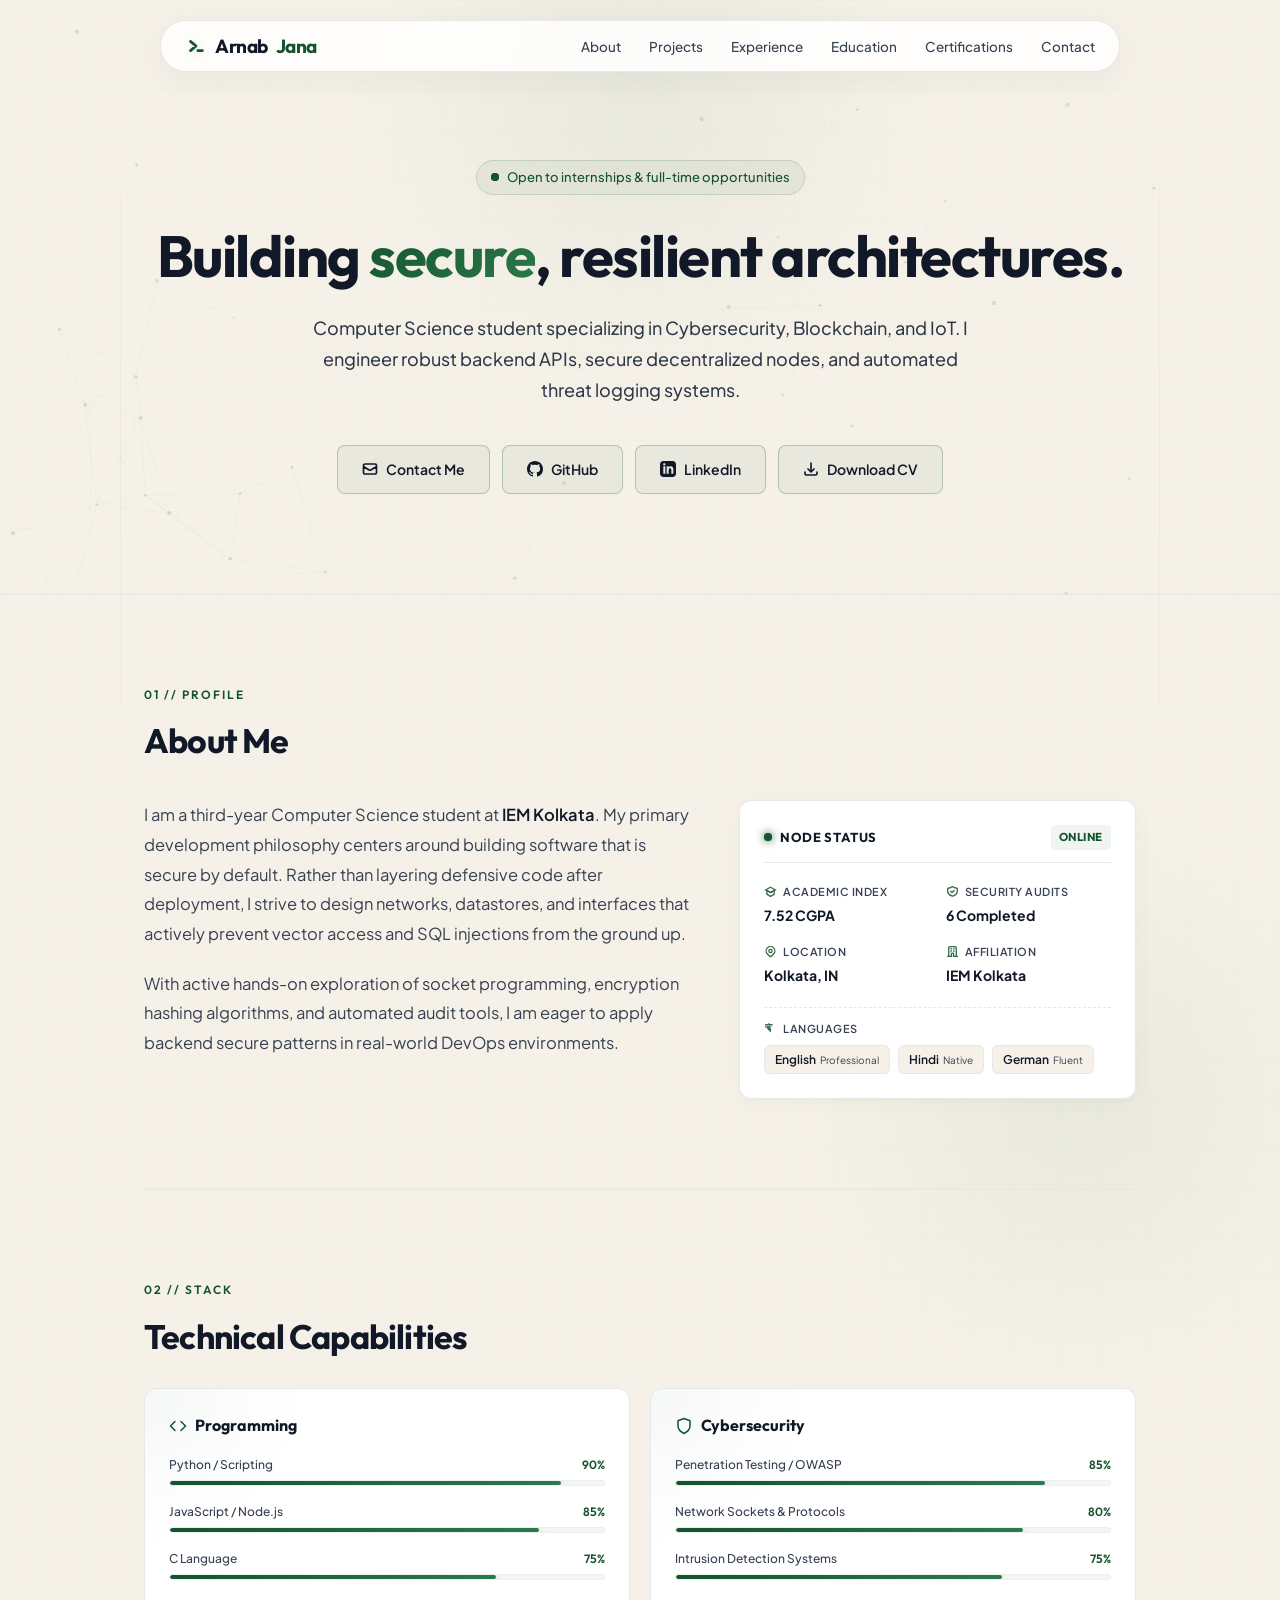
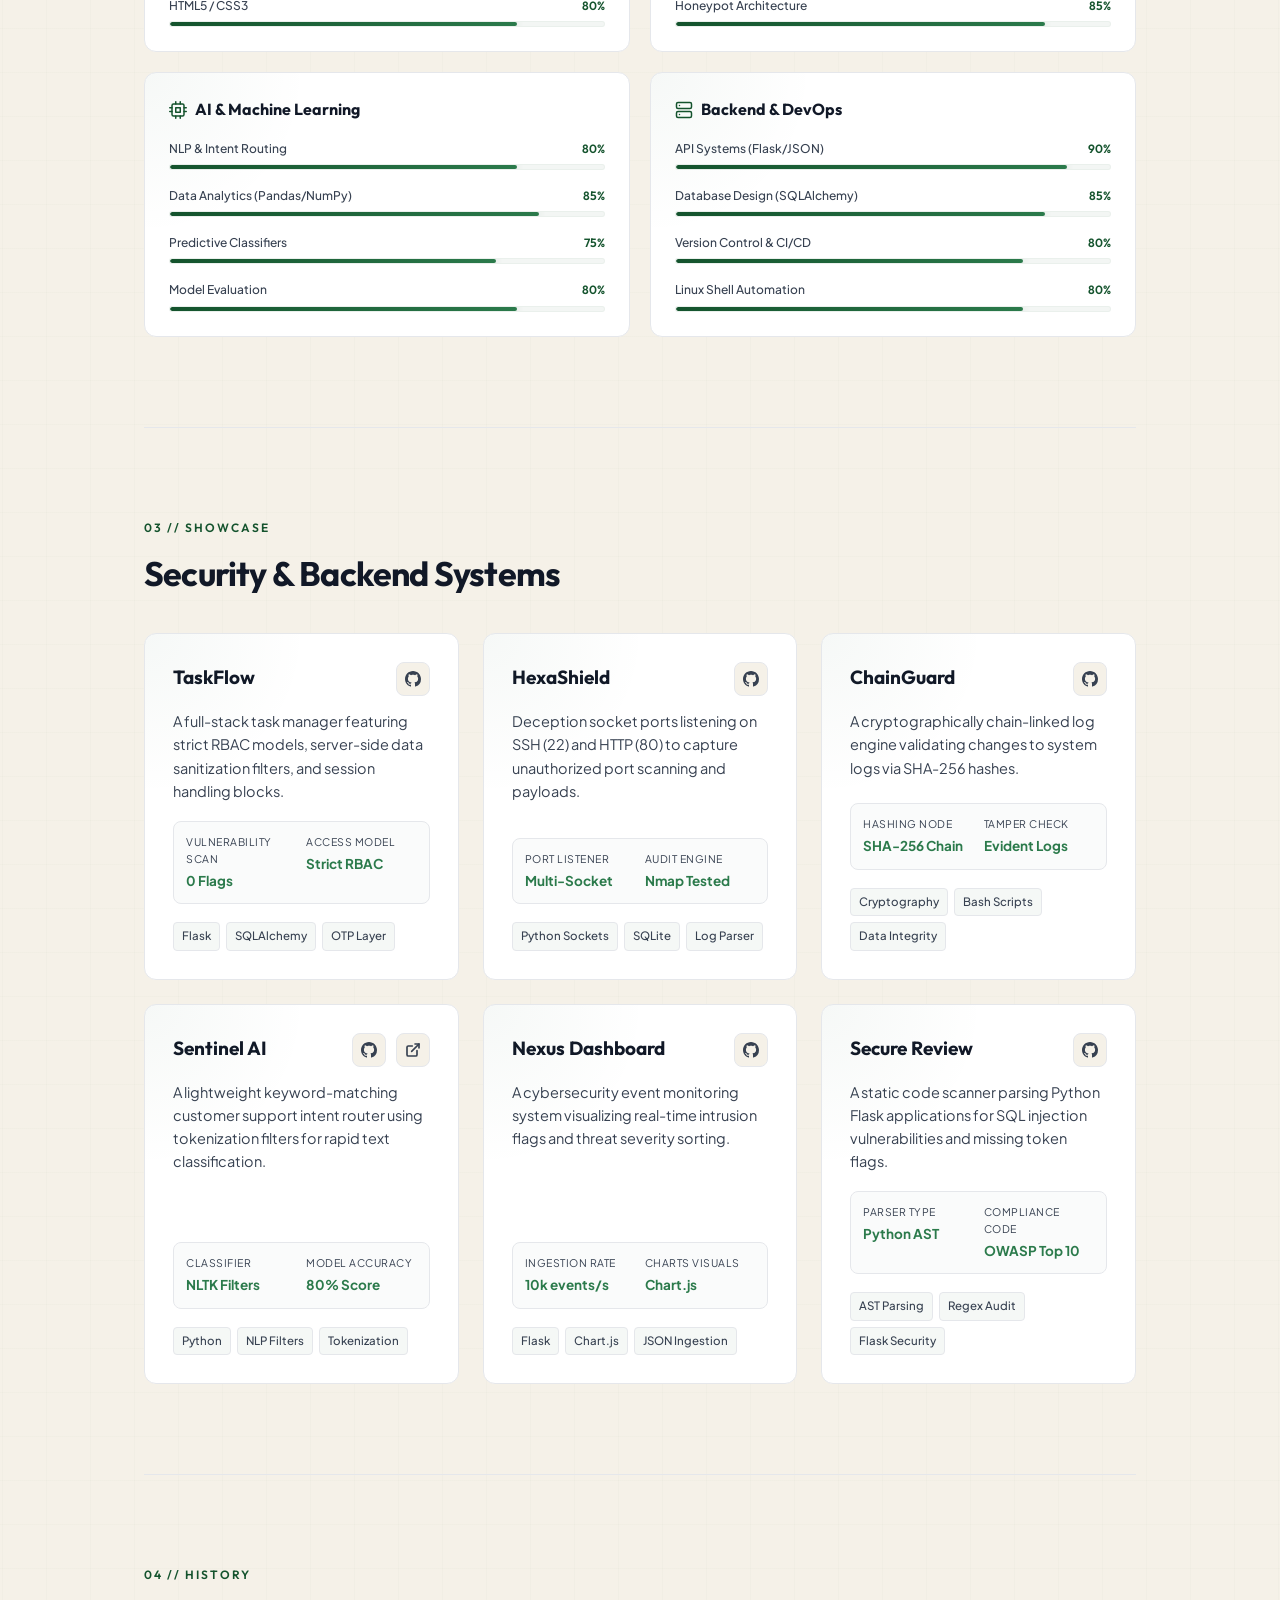
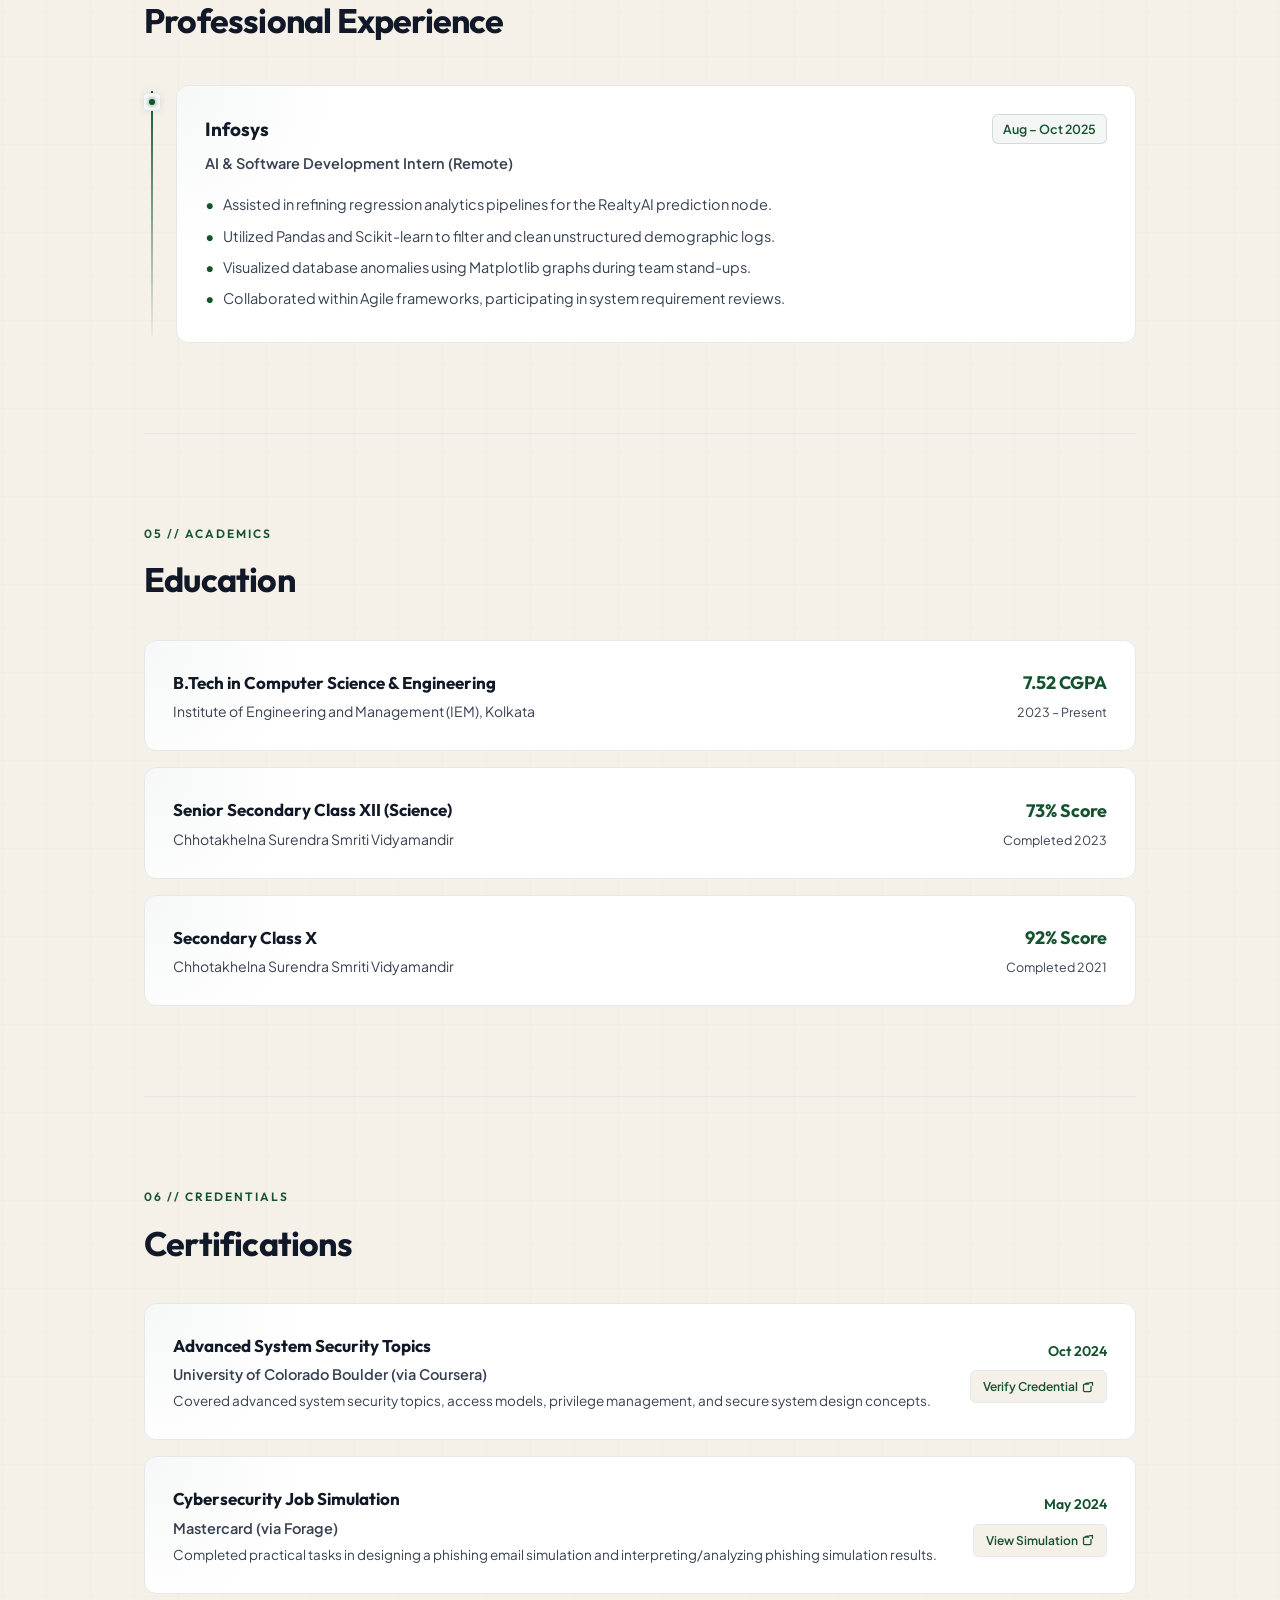
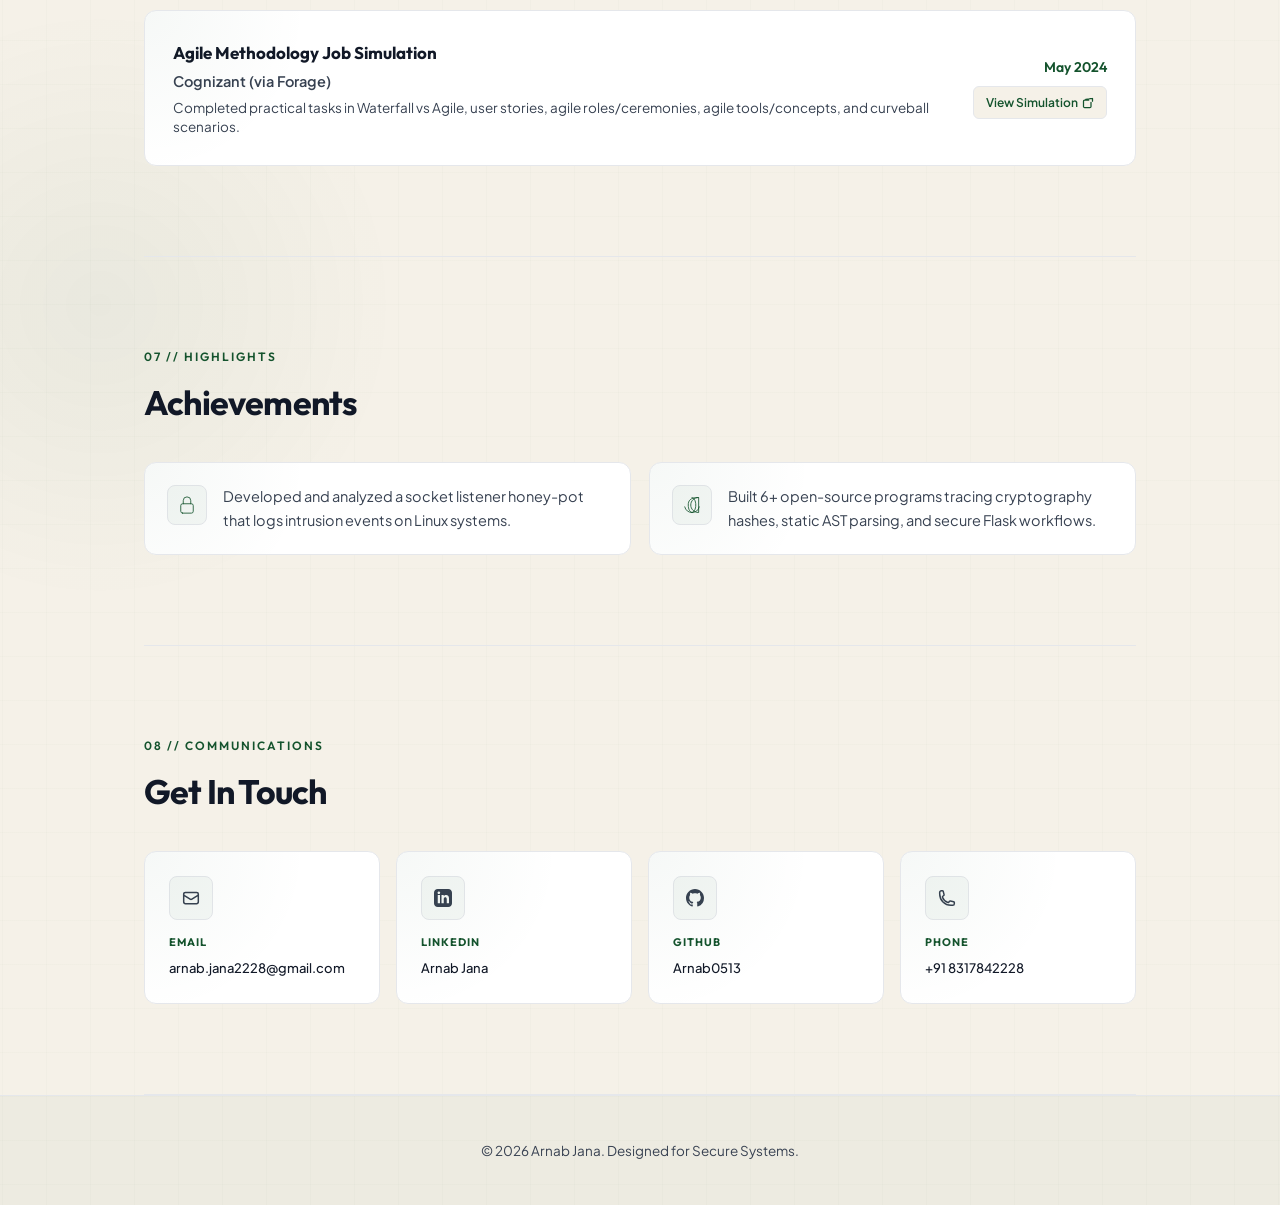
==== weside.html @ 1da8fd1c "Redesign Node Status panel with premium grid layout, add Languages and Certifications section" ====
<!DOCTYPE html>
<html lang="en">
<head>
  <meta charset="UTF-8">
  <meta name="viewport" content="width=device-width, initial-scale=1.0">
  <title>Arnab Jana — Cybersecurity & Secure Architecture Portfolio</title>
  
  <!-- Premium Fonts -->
  <link rel="preconnect" href="https://fonts.googleapis.com">
  <link rel="preconnect" href="https://fonts.gstatic.com" crossorigin>
  <link href="https://fonts.googleapis.com/css2?family=Plus+Jakarta+Sans:wght@300;400;500;600;700;800&family=Outfit:wght@300;400;500;600;700;800&display=swap" rel="stylesheet">
  
  <style>
    /* CSS Variables & Core Theme */
    :root {
      --bg: #F5F1E8;
      --surface: #FFFFFF;
      --surface-glass: rgba(255, 255, 255, 0.85);
      --primary: #1F2937;
      --accent: #14532D; /* Forest Green Accent */
      --accent-secondary: #2B7A4B; /* Elegant Green Highlight */
      --accent-glow: rgba(20, 83, 45, 0.05);
      --text: #111827;
      --text-muted: #374151; /* Dark charcoal color to make all secondary/body content clearly visible on cream background */
      --border: #E5E7EB;
      --border-hover: rgba(20, 83, 45, 0.35);
      --font-heading: 'Outfit', system-ui, -apple-system, sans-serif;
      --font-body: 'Plus Jakarta Sans', system-ui, -apple-system, sans-serif;
    }

    * {
      margin: 0;
      padding: 0;
      box-sizing: border-box;
      scroll-behavior: smooth;
    }

    body {
      background-color: var(--bg);
      /* Cyber Grid Background Pattern */
      background-image: 
        linear-gradient(rgba(20, 83, 45, 0.015) 1px, transparent 1px),
        linear-gradient(90deg, rgba(20, 83, 45, 0.015) 1px, transparent 1px);
      background-size: 44px 44px;
      background-position: center top;
      color: var(--text);
      font-family: var(--font-body);
      line-height: 1.6;
      overflow-x: hidden;
      -webkit-font-smoothing: antialiased;
      position: relative;
    }

    body::before, body::after {
      content: '';
      position: fixed;
      top: 0;
      bottom: 0;
      width: 1px;
      background: linear-gradient(to bottom, rgba(31, 41, 55, 0.003) 0%, rgba(31, 41, 55, 0.035) 50%, rgba(31, 41, 55, 0.003) 100%);
      z-index: -1;
      pointer-events: none;
    }
    body::before {
      left: calc(50% - 520px);
    }
    body::after {
      right: calc(50% - 520px);
    }
    @media (max-width: 1080px) {
      body::before, body::after {
        display: none;
      }
    }

    /* Selection Color */
    ::selection {
      background: rgba(20, 83, 45, 0.15);
      color: var(--text);
    }

    /* Scrollbar */
    ::-webkit-scrollbar {
      width: 8px;
    }
    ::-webkit-scrollbar-track {
      background: var(--bg);
    }
    ::-webkit-scrollbar-thumb {
      background: #C7C1B6;
      border-radius: 4px;
      border: 2px solid var(--bg);
    }
    ::-webkit-scrollbar-thumb:hover {
      background: var(--accent);
    }

    .container {
      max-width: 1040px;
      margin: 0 auto;
      padding: 0 24px;
    }

    /* GLOW BACKGROUNDS */
    .radial-glow {
      position: absolute;
      width: 600px;
      height: 600px;
      background: radial-gradient(circle, rgba(20, 83, 45, 0.05) 0%, transparent 70%);
      border-radius: 50%;
      pointer-events: none;
      z-index: -1;
    }

    .glow-1 { top: -200px; left: 50%; transform: translateX(-50%); }
    .glow-2 { top: 800px; right: -100px; }
    .glow-3 { bottom: 600px; left: -200px; }

    /* FLOATING NAVBAR */
    nav {
      position: absolute;
      top: 20px;
      left: 50%;
      transform: translateX(-50%);
      width: calc(100% - 48px);
      max-width: 960px;
      background: var(--surface-glass);
      backdrop-filter: blur(16px);
      -webkit-backdrop-filter: blur(16px);
      border: 1px solid var(--border);
      border-radius: 100px;
      z-index: 1000;
      padding: 10px 24px;
      box-shadow: 0 8px 32px rgba(31, 41, 55, 0.05);
      transition: all 0.3s cubic-bezier(0.4, 0, 0.2, 1);
    }

    .nav-inner {
      display: flex;
      align-items: center;
      justify-content: space-between;
    }

    .nav-logo {
      font-family: var(--font-heading);
      font-weight: 700;
      font-size: 19px;
      color: var(--text);
      text-decoration: none;
      letter-spacing: -0.5px;
      display: flex;
      align-items: center;
      gap: 8px;
    }

    .nav-logo .logo-accent {
      color: var(--accent);
    }

    .nav-logo-svg {
      color: var(--accent);
      filter: drop-shadow(0 2px 4px rgba(20, 83, 45, 0.15));
      display: inline-block;
      vertical-align: middle;
    }

    .nav-links {
      display: flex;
      gap: 28px;
      list-style: none;
    }

    .nav-links a {
      color: var(--text-muted);
      font-size: 13.5px;
      font-weight: 500;
      text-decoration: none;
      transition: color 0.2s ease;
      position: relative;
      padding: 4px 0;
    }

    .nav-links a:hover {
      color: var(--text);
    }

    .nav-links a::after {
      content: '';
      position: absolute;
      bottom: 0;
      left: 0;
      width: 100%;
      height: 2px;
      background: var(--accent);
      transform: scaleX(0);
      transform-origin: right;
      transition: transform 0.25s ease;
    }

    .nav-links a:hover::after {
      transform: scaleX(1);
      transform-origin: left;
    }

    /* HERO SECTION */
    .hero {
      padding: 160px 0 100px;
      position: relative;
      overflow: hidden;
      display: flex;
      flex-direction: column;
      align-items: center;
      text-align: center;
    }

    .hero-canvas-container {
      position: absolute;
      top: 0;
      left: 0;
      width: 100%;
      height: 100%;
      z-index: -1;
      opacity: 0.85;
    }

    .hero-badge {
      display: inline-flex;
      align-items: center;
      gap: 8px;
      background: rgba(20, 83, 45, 0.05);
      border: 1px solid rgba(20, 83, 45, 0.15);
      border-radius: 100px;
      padding: 6px 14px;
      font-size: 13px;
      font-weight: 500;
      color: var(--accent);
      margin-bottom: 28px;
    }

    .status-dot {
      width: 8px;
      height: 8px;
      border-radius: 50%;
      background: var(--accent);
      position: relative;
    }

    .status-dot::after {
      content: '';
      position: absolute;
      top: 0;
      left: 0;
      width: 100%;
      height: 100%;
      border-radius: 50%;
      background: var(--accent);
      animation: status-ping 1.5s infinite;
    }

    @keyframes status-ping {
      0% { transform: scale(1); opacity: 1; }
      100% { transform: scale(2.8); opacity: 0; }
    }

    h1 {
      font-family: var(--font-heading);
      font-size: 58px;
      font-weight: 700;
      line-height: 1.15;
      letter-spacing: -1.5px;
      margin-bottom: 24px;
      color: var(--text);
    }

    .gradient-text {
      background: linear-gradient(135deg, var(--accent) 0%, var(--accent-secondary) 100%);
      -webkit-background-clip: text;
      -webkit-text-fill-color: transparent;
    }

    .hero-desc {
      font-size: 18px;
      color: #2D3748; /* Dark slate color to ensure high visibility and contrast on cream background */
      max-width: 680px;
      margin: 0 auto 40px;
      font-weight: 450; /* Slightly bolder for better legibility */
      line-height: 1.7;
    }

    /* Standardized Call To Action Row */
    .hero-cta {
      display: flex;
      gap: 12px;
      flex-wrap: wrap;
      justify-content: center;
    }

    /* Premium Buttons - Harmonized Cohesive Layout */
    .btn {
      display: inline-flex;
      align-items: center;
      justify-content: center;
      gap: 8px;
      padding: 12px 24px;
      border-radius: 8px;
      font-size: 14px;
      font-weight: 600;
      transition: all 0.25s cubic-bezier(0.4, 0, 0.2, 1);
      cursor: pointer;
      text-decoration: none;
      background: rgba(20, 83, 45, 0.05);
      border: 1px solid rgba(20, 83, 45, 0.25);
      color: var(--text);
    }

    .btn:hover {
      border-color: var(--accent);
      background: var(--accent);
      color: var(--surface);
      transform: translateY(-2px);
      box-shadow: 0 4px 20px rgba(20, 83, 45, 0.25);
    }

    /* SECTION LAYOUTS */
    section {
      padding: 90px 0;
      border-bottom: 1px solid var(--border);
      position: relative;
    }

    .section-header {
      margin-bottom: 48px;
    }

    .section-label {
      font-family: var(--font-heading);
      font-size: 12px;
      font-weight: 600;
      letter-spacing: 2px;
      text-transform: uppercase;
      color: var(--accent);
      margin-bottom: 10px;
      display: block;
    }

    .section-title {
      font-family: var(--font-heading);
      font-size: 34px;
      font-weight: 700;
      letter-spacing: -0.8px;
      color: var(--text);
    }

    /* CLASSIC GLASSMOPRHISM CARD WITH MOUSE HOVER GLOW */
    .glass-card {
      background: var(--surface);
      border: 1px solid var(--border);
      border-radius: 12px;
      padding: 28px;
      position: relative;
      overflow: hidden;
      transition: all 0.3s cubic-bezier(0.4, 0, 0.2, 1);
    }

    .glass-card:hover {
      border-color: var(--border-hover);
      transform: translateY(-3px);
      box-shadow: 0 10px 30px rgba(31, 41, 55, 0.05);
    }

    /* Card Radial Glow Effect Tracked via JS */
    .glass-card::before {
      content: '';
      position: absolute;
      top: 0;
      left: 0;
      width: 100%;
      height: 100%;
      background: radial-gradient(
        250px circle at var(--mouse-x, 0px) var(--mouse-y, 0px),
        rgba(20, 83, 45, 0.04),
        transparent 65%
      );
      z-index: 1;
      pointer-events: none;
    }

    /* ABOUT SECTION */
    .about-layout {
      display: grid;
      grid-template-columns: 1.4fr 1fr;
      gap: 40px;
      align-items: start;
    }

    .about-bio {
      font-size: 16.5px;
      color: var(--text-muted);
      line-height: 1.8;
    }

    .about-bio p {
      margin-bottom: 20px;
    }

    .about-bio strong {
      color: var(--text);
      font-weight: 600;
    }

    /* Cybersecurity Dashboard Panel Style */
    .cyber-panel {
      border: 1px solid var(--border);
      border-radius: 12px;
      background: var(--surface);
      box-shadow: 0 4px 20px rgba(0, 0, 0, 0.03);
      padding: 24px;
      transition: border-color 0.2s ease, box-shadow 0.2s ease;
    }

    .cyber-panel:hover {
      border-color: var(--border-hover);
      box-shadow: 0 6px 24px rgba(20, 83, 45, 0.05);
    }

    .cyber-panel-header {
      display: flex;
      justify-content: space-between;
      align-items: center;
      margin-bottom: 20px;
      font-family: var(--font-heading);
      border-bottom: 1px solid var(--border);
      padding-bottom: 12px;
    }

    .panel-title {
      font-size: 13px;
      font-weight: 700;
      text-transform: uppercase;
      letter-spacing: 0.8px;
      color: var(--text);
      display: flex;
      align-items: center;
      gap: 8px;
    }

    .panel-indicator {
      width: 8px;
      height: 8px;
      border-radius: 50%;
      background: var(--accent);
      box-shadow: 0 0 8px var(--accent);
      position: relative;
    }

    .panel-indicator::after {
      content: '';
      position: absolute;
      width: 100%;
      height: 100%;
      border-radius: 50%;
      background: var(--accent);
      animation: pulse-indicator 2s infinite;
      opacity: 0.6;
    }

    @keyframes pulse-indicator {
      0% { transform: scale(1); opacity: 0.6; }
      100% { transform: scale(2.2); opacity: 0; }
    }

    .panel-value {
      font-size: 11.5px;
      color: var(--accent);
      font-weight: 700;
      letter-spacing: 0.5px;
      background: rgba(20, 83, 45, 0.06);
      padding: 3px 8px;
      border-radius: 4px;
      text-transform: uppercase;
    }

    .panel-metadata-grid {
      display: grid;
      grid-template-columns: 1fr 1fr;
      gap: 16px;
    }

    .metadata-item {
      display: flex;
      flex-direction: column;
      gap: 4px;
    }

    .metadata-item.full-width {
      grid-column: 1 / -1;
      border-top: 1px dashed var(--border);
      padding-top: 12px;
      margin-top: 4px;
    }

    .metadata-label {
      font-size: 11px;
      font-weight: 600;
      text-transform: uppercase;
      letter-spacing: 0.5px;
      color: var(--text-muted);
      display: flex;
      align-items: center;
      gap: 6px;
    }

    .metadata-label svg {
      color: var(--accent);
      opacity: 0.85;
    }

    .metadata-value {
      font-size: 14px;
      font-weight: 700;
      color: var(--text);
    }

    .metadata-languages {
      display: flex;
      flex-wrap: wrap;
      gap: 8px;
      margin-top: 4px;
    }

    .lang-tag {
      font-size: 12px;
      font-weight: 600;
      background: var(--bg);
      border: 1px solid var(--border);
      padding: 4px 10px;
      border-radius: 6px;
      color: var(--text);
      display: inline-flex;
      align-items: center;
      gap: 4px;
    }

    .lang-tag small {
      font-size: 10px;
      color: var(--text-muted);
      font-weight: normal;
    }

    @media (max-width: 480px) {
      .panel-metadata-grid {
        grid-template-columns: 1fr;
      }
    }


    /* SKILLS CATEGORIES - Balanced 2x2 Grid Layout */
    .skills-grid {
      display: grid;
      grid-template-columns: 1fr;
      gap: 20px;
      margin-top: 24px;
    }

    @media (min-width: 640px) {
      .skills-grid {
        grid-template-columns: repeat(2, 1fr);
      }
    }

    .skills-card {
      padding: 24px;
    }

    .skill-cat-title {
      font-family: var(--font-heading);
      font-size: 16px;
      font-weight: 700;
      color: var(--text);
      margin-bottom: 16px;
      display: flex;
      align-items: center;
      gap: 8px;
    }

    .skill-cat-title svg {
      color: var(--accent);
      width: 18px;
      height: 18px;
    }

    .skill-tags {
      display: flex;
      flex-wrap: wrap;
      gap: 8px;
    }

    .tag {
      background: rgba(20, 83, 45, 0.03);
      border: 1px solid var(--border);
      border-radius: 6px;
      padding: 6px 12px;
      font-size: 13px;
      color: var(--text-muted);
      transition: all 0.2s ease;
    }

    .tag:hover {
      border-color: var(--accent);
      color: var(--accent);
      background: rgba(20, 83, 45, 0.08);
    }

    /* Skill Progress Indicators */
    .skill-meter-group {
      margin-bottom: 16px;
      width: 100%;
    }
    
    .skill-meter-group:last-child {
      margin-bottom: 0;
    }

    .skill-meter-row {
      display: flex;
      justify-content: space-between;
      align-items: center;
      font-size: 12px;
      margin-bottom: 6px;
      font-weight: 500;
      color: var(--text);
    }

    .skill-meter-name {
      color: var(--text-muted);
    }

    .skill-meter-val {
      font-family: var(--font-heading);
      color: var(--accent);
      font-weight: 600;
    }

    .skill-meter-bar {
      height: 6px;
      width: 100%;
      background: rgba(20, 83, 45, 0.05);
      border-radius: 4px;
      overflow: hidden;
      border: 1px solid rgba(20, 83, 45, 0.04);
    }

    .skill-meter-fill {
      height: 100%;
      border-radius: 4px;
      background: linear-gradient(90deg, var(--accent) 0%, var(--accent-secondary) 100%);
      box-shadow: 0 0 8px rgba(20, 83, 45, 0.2);
      transition: width 1s ease-in-out;
    }

    /* PROJECTS SECTIONS */
    .projects-grid {
      display: grid;
      grid-template-columns: repeat(auto-fit, minmax(310px, 1fr));
      gap: 24px;
    }

    .project-card {
      display: flex;
      flex-direction: column;
      height: 100%;
      z-index: 2;
    }

    .project-top {
      display: flex;
      justify-content: space-between;
      align-items: flex-start;
      margin-bottom: 14px;
    }

    .project-title {
      font-family: var(--font-heading);
      font-size: 19px;
      font-weight: 700;
      color: var(--text);
    }
    .project-title-link {
      color: inherit;
      text-decoration: none;
      transition: color 0.2s ease;
    }

    .project-title-link:hover {
      color: var(--accent);
    }

    .project-links {
      display: flex;
      gap: 10px;
    }

    .project-icon-link {
      width: 34px;
      height: 34px;
      border-radius: 8px;
      background: var(--bg);
      border: 1px solid var(--border);
      display: flex;
      align-items: center;
      justify-content: center;
      color: var(--text-muted);
      transition: all 0.25s ease;
      text-decoration: none;
    }

    .project-icon-link:hover {
      border-color: var(--accent);
      color: var(--surface);
      background: var(--accent);
    }

    .project-desc {
      font-size: 14.5px;
      color: var(--text-muted);
      line-height: 1.6;
      margin-bottom: 18px;
      flex-grow: 1;
    }

    /* SaaS Dashboard Performance Block inside Cards */
    .project-dashboard-metrics {
      display: grid;
      grid-template-columns: repeat(2, 1fr);
      gap: 10px;
      background: rgba(20, 83, 45, 0.02);
      border: 1px solid var(--border);
      border-radius: 8px;
      padding: 12px;
      margin-bottom: 18px;
    }

    .project-metric {
      display: flex;
      flex-direction: column;
    }

    .pm-label {
      font-size: 10.5px;
      text-transform: uppercase;
      color: var(--text-muted);
      letter-spacing: 0.5px;
    }

    .pm-value {
      font-size: 13.5px;
      font-weight: 700;
      color: var(--accent-secondary);
      margin-top: 2px;
    }

    .project-tags {
      display: flex;
      flex-wrap: wrap;
      gap: 6px;
      margin-top: auto;
    }

    .proj-tag {
      background: rgba(20, 83, 45, 0.04);
      border: 1px solid var(--border);
      border-radius: 4px;
      padding: 4px 8px;
      font-size: 11.5px;
      font-weight: 500;
      color: var(--text-muted);
    }

    /* EXPERIENCE TIMELINE */
    .timeline {
      position: relative;
      padding-left: 32px;
    }

    .timeline::before {
      content: '';
      position: absolute;
      left: 7px;
      top: 6px;
      bottom: 6px;
      width: 2px;
      background: linear-gradient(to bottom, var(--accent) 0%, rgba(20, 83, 45, 0.03) 100%);
    }

    .timeline-node {
      position: relative;
      margin-bottom: 36px;
    }

    .timeline-node:last-child {
      margin-bottom: 0;
    }

    .timeline-indicator {
      position: absolute;
      left: -33px;
      top: 8px;
      width: 18px;
      height: 18px;
      border-radius: 4px; /* hardware module shape */
      background: var(--surface);
      border: 1.5px solid var(--border);
      z-index: 2;
      box-shadow: 0 0 8px rgba(31, 41, 55, 0.08);
      transition: all 0.3s ease;
      display: flex;
      align-items: center;
      justify-content: center;
    }

    .timeline-indicator::after {
      content: '';
      width: 6px;
      height: 6px;
      border-radius: 50%;
      background: var(--accent);
      box-shadow: 0 0 6px var(--accent);
      animation: led-blink 1.8s infinite ease-in-out;
    }

    @keyframes led-blink {
      0% { opacity: 0.3; transform: scale(0.8); }
      50% { opacity: 1; transform: scale(1.15); box-shadow: 0 0 8px var(--accent); }
      100% { opacity: 0.3; transform: scale(0.8); }
    }

    .timeline-node:hover .timeline-indicator {
      border-color: var(--accent);
      box-shadow: 0 0 12px rgba(20, 83, 45, 0.25);
    }

    .timeline-header {
      display: flex;
      justify-content: space-between;
      align-items: flex-start;
      margin-bottom: 8px;
      flex-wrap: wrap;
      gap: 8px;
    }

    .timeline-employer {
      font-family: var(--font-heading);
      font-size: 19px;
      font-weight: 700;
      color: var(--text);
    }

    .timeline-date {
      font-size: 12.5px;
      font-weight: 600;
      color: var(--accent);
      background: rgba(20, 83, 45, 0.05);
      border: 1px solid rgba(20, 83, 45, 0.15);
      padding: 4px 10px;
      border-radius: 6px;
    }

    .timeline-role {
      font-size: 14.5px;
      font-weight: 600;
      color: var(--text-muted);
      margin-bottom: 14px;
    }

    .timeline-points {
      list-style: none;
    }

    .timeline-points li {
      font-size: 14.5px;
      color: var(--text-muted);
      padding: 4px 0;
      padding-left: 18px;
      position: relative;
      line-height: 1.6;
    }

    .timeline-points li::before {
      content: '•';
      position: absolute;
      left: 0;
      color: var(--accent);
      font-weight: bold;
    }

    /* EDUCATION CARDS GRID */
    .edu-grid {
      display: grid;
      gap: 16px;
    }

    .edu-card {
      display: flex;
      justify-content: space-between;
      align-items: center;
      gap: 24px;
    }

    .edu-title {
      font-family: var(--font-heading);
      font-size: 17px;
      font-weight: 700;
      color: var(--text);
    }

    .edu-desc {
      font-size: 14px;
      color: var(--text-muted);
      margin-top: 4px;
    }

    .edu-meta {
      text-align: right;
      flex-shrink: 0;
    }

    .edu-score {
      font-family: var(--font-heading);
      font-size: 18px;
      font-weight: 700;
      color: var(--accent);
    }

    .edu-period {
      font-size: 12.5px;
      color: var(--text-muted);
      margin-top: 4px;
    }

    /* CERTIFICATIONS CARDS GRID */
    .cert-grid {
      display: grid;
      gap: 16px;
    }

    .cert-card {
      display: flex;
      justify-content: space-between;
      align-items: center;
      gap: 24px;
    }

    .cert-title {
      font-family: var(--font-heading);
      font-size: 17px;
      font-weight: 700;
      color: var(--text);
    }

    .cert-issuer {
      font-size: 14.5px;
      font-weight: 600;
      color: var(--text-muted);
      margin-top: 4px;
    }

    .cert-details {
      font-size: 13.5px;
      color: var(--text-muted);
      margin-top: 6px;
      line-height: 1.4;
    }

    .cert-meta {
      text-align: right;
      flex-shrink: 0;
      display: flex;
      flex-direction: column;
      align-items: flex-end;
      gap: 8px;
    }

    .cert-date {
      font-family: var(--font-heading);
      font-size: 14px;
      font-weight: 600;
      color: var(--accent);
    }

    .cert-link {
      font-size: 12px;
      font-weight: 600;
      color: var(--accent);
      text-decoration: none;
      border: 1px solid var(--border);
      padding: 6px 12px;
      border-radius: 6px;
      background: var(--bg);
      transition: all 0.2s ease;
      display: inline-flex;
      align-items: center;
      gap: 4px;
    }

    .cert-link:hover {
      background: var(--accent);
      color: var(--surface);
      border-color: var(--accent);
    }

    @media (max-width: 768px) {
      .cert-card {
        flex-direction: column;
        align-items: flex-start;
        gap: 12px;
      }
      .cert-meta {
        text-align: left;
        align-items: flex-start;
        width: 100%;
        border-top: 1px dashed var(--border);
        padding-top: 10px;
      }
    }

    /* ACHIEVEMENTS GRID */
    .ach-grid {
      display: grid;
      grid-template-columns: repeat(auto-fit, minmax(280px, 1fr));
      gap: 18px;
    }

    .ach-card {
      display: flex;
      align-items: flex-start;
      gap: 16px;
      background: var(--surface);
      border: 1px solid var(--border);
      border-radius: 12px;
      padding: 22px;
    }

    .ach-icon-container {
      width: 40px;
      height: 40px;
      background: rgba(20, 83, 45, 0.04);
      border: 1px solid var(--border);
      border-radius: 8px;
      display: flex;
      align-items: center;
      justify-content: center;
      flex-shrink: 0;
      color: var(--accent);
    }

    .ach-icon-container svg {
      width: 20px;
      height: 20px;
    }

    .ach-desc {
      font-size: 14.5px;
      color: var(--text-muted);
      line-height: 1.6;
    }

    /* CONTACT CARDS GRID - STRICTLY ALIGNED IN A SINGLE ROW ON DESKTOP */
    .contact-grid {
      display: grid;
      grid-template-columns: repeat(auto-fit, minmax(210px, 1fr));
      gap: 16px;
    }

    @media (min-width: 900px) {
      .contact-grid {
        grid-template-columns: repeat(4, 1fr);
      }
    }

    .contact-card {
      display: flex;
      flex-direction: column;
      align-items: flex-start;
      gap: 14px;
      text-decoration: none;
      padding: 24px;
      height: 100%;
    }

    .contact-icon {
      width: 44px;
      height: 44px;
      background: rgba(20, 83, 45, 0.04);
      border: 1px solid var(--border);
      border-radius: 8px;
      display: flex;
      align-items: center;
      justify-content: center;
      flex-shrink: 0;
      color: var(--text-muted);
      transition: all 0.25s cubic-bezier(0.4, 0, 0.2, 1);
    }

    .contact-info {
      display: flex;
      flex-direction: column;
      width: 100%;
    }

    .contact-title {
      font-family: var(--font-heading);
      font-size: 11px;
      font-weight: 700;
      color: var(--accent);
      text-transform: uppercase;
      letter-spacing: 1px;
    }

    .contact-detail {
      font-size: 13px;
      color: var(--text);
      font-weight: 500;
      margin-top: 6px;
      word-break: break-all;
    }

    .contact-card:hover .contact-icon {
      background: var(--accent);
      border-color: var(--accent);
      color: var(--surface);
      box-shadow: 0 0 15px rgba(20, 83, 45, 0.3);
    }

    /* FOOTER */
    footer {
      padding: 44px 0;
      text-align: center;
      color: var(--text-muted);
      font-size: 13.5px;
      border-top: 1px solid var(--border);
      background: rgba(20, 83, 45, 0.03);
    }

    /* RESPONSIVE BREAKPOINTS */
    @media (max-width: 900px) {
      h1 {
        font-size: 46px;
      }
      .hero {
        padding: 130px 0 80px;
      }
      .about-layout {
        grid-template-columns: 1fr;
        gap: 32px;
      }
    }

    @media (max-width: 640px) {
      h1 {
        font-size: 34px;
        letter-spacing: -0.8px;
      }
      nav {
        padding: 8px 16px;
        top: 10px;
        width: calc(100% - 24px);
      }
      .nav-links {
        display: none; /* Can add dropdown or trigger simple modal on mobile if needed */
      }
      .timeline-header {
        flex-direction: column;
        align-items: flex-start;
        gap: 6px;
      }
      .edu-card {
        flex-direction: column;
        align-items: flex-start;
        gap: 12px;
      }
      .edu-meta {
        text-align: left;
      }
    }
  </style>
</head>
<body>

  <!-- Floating Sticky Nav -->
  <nav>
    <div class="nav-inner">
      <a href="#" class="nav-logo">
        <svg class="nav-logo-svg" viewBox="0 0 24 24" width="22" height="22" fill="none" stroke="currentColor" stroke-width="3" stroke-linecap="round" stroke-linejoin="round">
          <path d="M6 7l6 5-6 5M14 17h5" />
        </svg>
        Arnab <span class="logo-accent">Jana</span>
      </a>
      <ul class="nav-links">
        <li><a href="#about">About</a></li>
        <li><a href="#projects">Projects</a></li>
        <li><a href="#experience">Experience</a></li>
        <li><a href="#education">Education</a></li>
        <li><a href="#certifications">Certifications</a></li>
        <li><a href="#contact">Contact</a></li>
      </ul>
    </div>
  </nav>

  <!-- Ambient Glow Elements -->
  <div class="radial-glow glow-1"></div>
  <div class="radial-glow glow-2"></div>
  <div class="radial-glow glow-3"></div>

  <!-- Hero Section -->
  <section class="hero">
    <!-- Active Grid Network Background Canvas -->
    <div class="hero-canvas-container">
      <canvas id="cyberCanvas"></canvas>
    </div>
    
    <div class="container" style="display: flex; flex-direction: column; align-items: center;">
      <div class="hero-badge">
        <div class="status-dot"></div>
        Open to internships & full-time opportunities
      </div>
      <h1>Building <span class="gradient-text">secure</span>, resilient architectures.</h1>
      
      <p class="hero-desc">
        Computer Science student specializing in Cybersecurity, Blockchain, and IoT. I engineer robust backend APIs, secure decentralized nodes, and automated threat logging systems.
      </p>

      <!-- Aligned Call To Action Button Row -->
      <div class="hero-cta">
        <a class="btn" href="#contact">
          <svg xmlns="http://www.w3.org/2000/svg" width="16" height="16" fill="none" viewBox="0 0 24 24" stroke="currentColor" stroke-width="2.5"><path stroke-linecap="round" stroke-linejoin="round" d="M21.75 6.75v10.5a2.25 2.25 0 0 1-2.25 2.25h-15a2.25 2.25 0 0 1-2.25-2.25V6.75m19.5 0A2.25 2.25 0 0 0 19.5 4.5h-15a2.25 2.25 0 0 0-2.25 2.25m19.5 0v.243a2.25 2.25 0 0 1-1.07 1.916l-7.5 4.615a2.25 2.25 0 0 1-2.36 0L3.32 8.91a2.25 2.25 0 0 1-1.07-1.916V6.75"/></svg>
          Contact Me
        </a>
        <a class="btn" href="https://github.com/Arnab0513" target="_blank">
          <svg xmlns="http://www.w3.org/2000/svg" width="16" height="16" fill="currentColor" viewBox="0 0 16 16"><path d="M8 0C3.58 0 0 3.58 0 8c0 3.54 2.29 6.53 5.47 7.59.4.07.55-.17.55-.38 0-.19-.01-.82-.01-1.49-2.01.37-2.53-.49-2.69-.94-.09-.23-.48-.94-.82-1.13-.28-.15-.68-.52-.01-.53.63-.01 1.08.58 1.23.82.72 1.21 1.87.87 2.33.66.07-.52.28-.87.51-1.07-1.78-.2-3.64-.89-3.64-3.95 0-.87.31-1.59.82-2.15-.08-.2-.36-1.02.08-2.12 0 0 .67-.21 2.2.82.64-.18 1.32-.27 2-.27.68 0 1.36.09 2 .27 1.53-1.04 2.2-.82 2.2-.82.44 1.1.16 1.92.08 2.12.51.56.82 1.27.82 2.15 0 3.07-1.87 3.75-3.65 3.95.29.25.54.73.54 1.48 0 1.07-.01 1.93-.01 2.2 0 .21.15.46.55.38A8.012 8.012 0 0 0 16 8c0-4.42-3.58-8-8-8z"/></svg>
          GitHub
        </a>
        <a class="btn" href="https://linkedin.com/in/arnab-jana-a439a028b" target="_blank">
          <svg xmlns="http://www.w3.org/2000/svg" width="16" height="16" fill="currentColor" viewBox="0 0 24 24"><path d="M19 0h-14c-2.761 0-5 2.239-5 5v14c0 2.761 2.239 5 5 5h14c2.762 0 5-2.239 5-5v-14c0-2.761-2.238-5-5-5zm-11 19h-3v-11h3v11zm-1.5-12.268c-.966 0-1.75-.79-1.75-1.764s.784-1.764 1.75-1.764 1.75.79 1.75 1.764-.783 1.764-1.75 1.764zm13.5 12.268h-3v-5.604c0-3.368-4-3.113-4 0v5.604h-3v-11h3v1.765c1.396-2.586 7-2.777 7 2.476v6.759z"/></svg>
          LinkedIn
        </a>
        <a class="btn" href="resume.pdf" download="Arnab_Jana_CV.pdf">
          <svg xmlns="http://www.w3.org/2000/svg" width="16" height="16" fill="none" viewBox="0 0 24 24" stroke="currentColor" stroke-width="2.5"><path stroke-linecap="round" stroke-linejoin="round" d="M3 16.5v2.25A2.25 2.25 0 0 0 5.25 21h13.5A2.25 2.25 0 0 0 21 18.75V16.5M16.5 12 12 16.5m0 0L7.5 12m4.5 4.5V3"/></svg>
          Download CV
        </a>
      </div>
    </div>
  </section>

  <div class="container">

    <!-- About Section -->
    <section id="about">
      <div class="section-label">01 // Profile</div>
      <h2 class="section-title">About Me</h2>
      
      <div class="about-layout" style="margin-top: 32px;">
        <div class="about-bio">
          <p>
            I am a third-year Computer Science student at <strong>IEM Kolkata</strong>. My primary development philosophy centers around building software that is secure by default. Rather than layering defensive code after deployment, I strive to design networks, datastores, and interfaces that actively prevent vector access and SQL injections from the ground up.
          </p>
          <p>
            With active hands-on exploration of socket programming, encryption hashing algorithms, and automated audit tools, I am eager to apply backend secure patterns in real-world DevOps environments.
          </p>
        </div>
        
        <!-- Dashboard Panel -->
        <div class="cyber-panel">
          <div class="cyber-panel-header">
            <div class="panel-title">
              <div class="panel-indicator"></div>
              Node Status
            </div>
            <div class="panel-value">ONLINE</div>
          </div>
          <div class="panel-metadata-grid">
            <div class="metadata-item">
              <div class="metadata-label">
                <svg xmlns="http://www.w3.org/2000/svg" width="13" height="13" fill="none" viewBox="0 0 24 24" stroke="currentColor" stroke-width="2.5"><path d="M12 14l9-5-9-5-9 5 9 5z"/><path d="M12 14l6.16-3.422a12.083 12.083 0 01.665 6.479L12 21l-6.825-4l.665-6.479L12 14z"/></svg>
                Academic Index
              </div>
              <div class="metadata-value">7.52 CGPA</div>
            </div>

            <div class="metadata-item">
              <div class="metadata-label">
                <svg xmlns="http://www.w3.org/2000/svg" width="13" height="13" fill="none" viewBox="0 0 24 24" stroke="currentColor" stroke-width="2.5"><path stroke-linecap="round" stroke-linejoin="round" d="M9 12l2 2 4-4m5.618-4.016A11.955 11.955 0 0112 2.944a11.955 11.955 0 01-8.618 3.04A12.02 12.02 0 003 9c0 5.591 3.824 10.29 9 11.622 5.176-1.332 9-6.03 9-11.622 0-1.042-.133-2.052-.382-3.016z"/></svg>
                Security Audits
              </div>
              <div class="metadata-value">6 Completed</div>
            </div>

            <div class="metadata-item">
              <div class="metadata-label">
                <svg xmlns="http://www.w3.org/2000/svg" width="13" height="13" fill="none" viewBox="0 0 24 24" stroke="currentColor" stroke-width="2.5"><path stroke-linecap="round" stroke-linejoin="round" d="M17.657 16.657L13.414 20.9a1.998 1.998 0 01-2.827 0l-4.244-4.243a8 8 0 1111.314 0z"/><path stroke-linecap="round" stroke-linejoin="round" d="M15 11a3 3 0 11-6 0 3 3 0 016 0z"/></svg>
                Location
              </div>
              <div class="metadata-value">Kolkata, IN</div>
            </div>

            <div class="metadata-item">
              <div class="metadata-label">
                <svg xmlns="http://www.w3.org/2000/svg" width="13" height="13" fill="none" viewBox="0 0 24 24" stroke="currentColor" stroke-width="2.5"><path stroke-linecap="round" stroke-linejoin="round" d="M19 21V5a2 2 0 0 0-2-2H7a2 2 0 0 0-2 2v16m14 0h2m-2 0h-5m-9 0H3m2 0h5M9 7h1m-1 4h1m4-4h1m-1 4h1m-5 10v-5a1 1 0 0 1 1-1h2a1 1 0 0 1 1 1v5"/></svg>
                Affiliation
              </div>
              <div class="metadata-value">IEM Kolkata</div>
            </div>

            <div class="metadata-item full-width">
              <div class="metadata-label">
                <svg xmlns="http://www.w3.org/2000/svg" width="13" height="13" fill="none" viewBox="0 0 24 24" stroke="currentColor" stroke-width="2.5"><path stroke-linecap="round" stroke-linejoin="round" d="M3 5h12M9 3v2m1.048 9.5A18.022 18.022 0 016.412 9m6.088 0H3m3 0a17.924 17.924 0 002.18 4.75m1.048-4.75a18.022 18.022 0 003.044 5.25L9.61 14.5M12 17l-1.5-1.5"/></svg>
                Languages
              </div>
              <div class="metadata-languages">
                <span class="lang-tag">English <small>Professional</small></span>
                <span class="lang-tag">Hindi <small>Native</small></span>
                <span class="lang-tag">German <small>Fluent</small></span>
              </div>
            </div>
          </div>
        </div>
      </div>
    </section>

    <!-- Skills Section -->
    <section id="skills">
      <div class="section-label">02 // Stack</div>
      <h2 class="section-title">Technical Capabilities</h2>
      
      <div class="skills-grid">
        
        <div class="skills-card glass-card">
          <div class="skill-cat-title">
            <svg xmlns="http://www.w3.org/2000/svg" width="18" height="18" viewBox="0 0 24 24" fill="none" stroke="currentColor" stroke-width="2" stroke-linecap="round" stroke-linejoin="round"><polyline points="16 18 22 12 16 6"></polyline><polyline points="8 6 2 12 8 18"></polyline></svg>
            Programming
          </div>
          <div class="skill-meter-group">
            <div class="skill-meter-row">
              <span class="skill-meter-name">Python / Scripting</span>
              <span class="skill-meter-val">90%</span>
            </div>
            <div class="skill-meter-bar">
              <div class="skill-meter-fill" style="width: 90%;"></div>
            </div>
          </div>
          <div class="skill-meter-group">
            <div class="skill-meter-row">
              <span class="skill-meter-name">JavaScript / Node.js</span>
              <span class="skill-meter-val">85%</span>
            </div>
            <div class="skill-meter-bar">
              <div class="skill-meter-fill" style="width: 85%;"></div>
            </div>
          </div>
          <div class="skill-meter-group">
            <div class="skill-meter-row">
              <span class="skill-meter-name">C Language</span>
              <span class="skill-meter-val">75%</span>
            </div>
            <div class="skill-meter-bar">
              <div class="skill-meter-fill" style="width: 75%;"></div>
            </div>
          </div>
          <div class="skill-meter-group">
            <div class="skill-meter-row">
              <span class="skill-meter-name">HTML5 / CSS3</span>
              <span class="skill-meter-val">80%</span>
            </div>
            <div class="skill-meter-bar">
              <div class="skill-meter-fill" style="width: 80%;"></div>
            </div>
          </div>
        </div>

        <div class="skills-card glass-card">
          <div class="skill-cat-title">
            <svg xmlns="http://www.w3.org/2000/svg" width="18" height="18" viewBox="0 0 24 24" fill="none" stroke="currentColor" stroke-width="2" stroke-linecap="round" stroke-linejoin="round"><path d="M12 22s8-4 8-10V5l-8-3-8 3v7c0 6 8 10 8 10z"></path></svg>
            Cybersecurity
          </div>
          <div class="skill-meter-group">
            <div class="skill-meter-row">
              <span class="skill-meter-name">Penetration Testing / OWASP</span>
              <span class="skill-meter-val">85%</span>
            </div>
            <div class="skill-meter-bar">
              <div class="skill-meter-fill" style="width: 85%;"></div>
            </div>
          </div>
          <div class="skill-meter-group">
            <div class="skill-meter-row">
              <span class="skill-meter-name">Network Sockets & Protocols</span>
              <span class="skill-meter-val">80%</span>
            </div>
            <div class="skill-meter-bar">
              <div class="skill-meter-fill" style="width: 80%;"></div>
            </div>
          </div>
          <div class="skill-meter-group">
            <div class="skill-meter-row">
              <span class="skill-meter-name">Intrusion Detection Systems</span>
              <span class="skill-meter-val">75%</span>
            </div>
            <div class="skill-meter-bar">
              <div class="skill-meter-fill" style="width: 75%;"></div>
            </div>
          </div>
          <div class="skill-meter-group">
            <div class="skill-meter-row">
              <span class="skill-meter-name">Honeypot Architecture</span>
              <span class="skill-meter-val">85%</span>
            </div>
            <div class="skill-meter-bar">
              <div class="skill-meter-fill" style="width: 85%;"></div>
            </div>
          </div>
        </div>

        <div class="skills-card glass-card">
          <div class="skill-cat-title">
            <svg xmlns="http://www.w3.org/2000/svg" width="18" height="18" viewBox="0 0 24 24" fill="none" stroke="currentColor" stroke-width="2" stroke-linecap="round" stroke-linejoin="round"><rect x="4" y="4" width="16" height="16" rx="2" ry="2"></rect><rect x="9" y="9" width="6" height="6"></rect><line x1="9" y1="1" x2="9" y2="4"></line><line x1="15" y1="1" x2="15" y2="4"></line><line x1="9" y1="20" x2="9" y2="23"></line><line x1="15" y1="20" x2="15" y2="23"></line><line x1="20" y1="9" x2="23" y2="9"></line><line x1="20" y1="14" x2="23" y2="14"></line><line x1="1" y1="9" x2="4" y2="9"></line><line x1="1" y1="14" x2="4" y2="14"></line></svg>
            AI & Machine Learning
          </div>
          <div class="skill-meter-group">
            <div class="skill-meter-row">
              <span class="skill-meter-name">NLP & Intent Routing</span>
              <span class="skill-meter-val">80%</span>
            </div>
            <div class="skill-meter-bar">
              <div class="skill-meter-fill" style="width: 80%;"></div>
            </div>
          </div>
          <div class="skill-meter-group">
            <div class="skill-meter-row">
              <span class="skill-meter-name">Data Analytics (Pandas/NumPy)</span>
              <span class="skill-meter-val">85%</span>
            </div>
            <div class="skill-meter-bar">
              <div class="skill-meter-fill" style="width: 85%;"></div>
            </div>
          </div>
          <div class="skill-meter-group">
            <div class="skill-meter-row">
              <span class="skill-meter-name">Predictive Classifiers</span>
              <span class="skill-meter-val">75%</span>
            </div>
            <div class="skill-meter-bar">
              <div class="skill-meter-fill" style="width: 75%;"></div>
            </div>
          </div>
          <div class="skill-meter-group">
            <div class="skill-meter-row">
              <span class="skill-meter-name">Model Evaluation</span>
              <span class="skill-meter-val">80%</span>
            </div>
            <div class="skill-meter-bar">
              <div class="skill-meter-fill" style="width: 80%;"></div>
            </div>
          </div>
        </div>

        <div class="skills-card glass-card">
          <div class="skill-cat-title">
            <svg xmlns="http://www.w3.org/2000/svg" width="18" height="18" viewBox="0 0 24 24" fill="none" stroke="currentColor" stroke-width="2" stroke-linecap="round" stroke-linejoin="round"><rect x="2" y="2" width="20" height="8" rx="2" ry="2"></rect><rect x="2" y="14" width="20" height="8" rx="2" ry="2"></rect><line x1="6" y1="6" x2="6.01" y2="6"></line><line x1="6" y1="18" x2="6.01" y2="18"></line></svg>
            Backend & DevOps
          </div>
          <div class="skill-meter-group">
            <div class="skill-meter-row">
              <span class="skill-meter-name">API Systems (Flask/JSON)</span>
              <span class="skill-meter-val">90%</span>
            </div>
            <div class="skill-meter-bar">
              <div class="skill-meter-fill" style="width: 90%;"></div>
            </div>
          </div>
          <div class="skill-meter-group">
            <div class="skill-meter-row">
              <span class="skill-meter-name">Database Design (SQLAlchemy)</span>
              <span class="skill-meter-val">85%</span>
            </div>
            <div class="skill-meter-bar">
              <div class="skill-meter-fill" style="width: 85%;"></div>
            </div>
          </div>
          <div class="skill-meter-group">
            <div class="skill-meter-row">
              <span class="skill-meter-name">Version Control & CI/CD</span>
              <span class="skill-meter-val">80%</span>
            </div>
            <div class="skill-meter-bar">
              <div class="skill-meter-fill" style="width: 80%;"></div>
            </div>
          </div>
          <div class="skill-meter-group">
            <div class="skill-meter-row">
              <span class="skill-meter-name">Linux Shell Automation</span>
              <span class="skill-meter-val">80%</span>
            </div>
            <div class="skill-meter-bar">
              <div class="skill-meter-fill" style="width: 80%;"></div>
            </div>
          </div>
        </div>

      </div>
    </section>

    <!-- Projects Section -->
    <section id="projects">
      <div class="section-label">03 // Showcase</div>
      <h2 class="section-title">Security & Backend Systems</h2>
      
      <div class="projects-grid" style="margin-top: 32px;">

        <!-- Project 1 -->
        <div class="project-card glass-card">
          <div class="project-top">
            <h3 class="project-title">TaskFlow</h3>
            <div class="project-links">
              <a class="project-icon-link" href="https://github.com/Arnab0513/TaskFlow-Secure-Task-Management-System" target="_blank">
                <svg xmlns="http://www.w3.org/2000/svg" width="16" height="16" fill="currentColor" viewBox="0 0 16 16"><path d="M8 0C3.58 0 0 3.58 0 8c0 3.54 2.29 6.53 5.47 7.59.4.07.55-.17.55-.38 0-.19-.01-.82-.01-1.49-2.01.37-2.53-.49-2.69-.94-.09-.23-.48-.94-.82-1.13-.28-.15-.68-.52-.01-.53.63-.01 1.08.58 1.23.82.72 1.21 1.87.87 2.33.66.07-.52.28-.87.51-1.07-1.78-.2-3.64-.89-3.64-3.95 0-.87.31-1.59.82-2.15-.08-.2-.36-1.02.08-2.12 0 0 .67-.21 2.2.82.64-.18 1.32-.27 2-.27.68 0 1.36.09 2 .27 1.53-1.04 2.2-.82 2.2-.82.44 1.1.16 1.92.08 2.12.51.56.82 1.27.82 2.15 0 3.07-1.87 3.75-3.65 3.95.29.25.54.73.54 1.48 0 1.07-.01 1.93-.01 2.2 0 .21.15.46.55.38A8.012 8.012 0 0 0 16 8c0-4.42-3.58-8-8-8z"/></svg>
              </a>
            </div>
          </div>
          <p class="project-desc">A full-stack task manager featuring strict RBAC models, server-side data sanitization filters, and session handling blocks.</p>
          
          <div class="project-dashboard-metrics">
            <div class="project-metric">
              <span class="pm-label">Vulnerability Scan</span>
              <span class="pm-value">0 Flags</span>
            </div>
            <div class="project-metric">
              <span class="pm-label">Access Model</span>
              <span class="pm-value">Strict RBAC</span>
            </div>
          </div>

          <div class="project-tags">
            <span class="proj-tag">Flask</span>
            <span class="proj-tag">SQLAlchemy</span>
            <span class="proj-tag">OTP Layer</span>
          </div>
        </div>

        <!-- Project 2 -->
        <div class="project-card glass-card">
          <div class="project-top">
            <h3 class="project-title">HexaShield</h3>
            <div class="project-links">
              <a class="project-icon-link" href="https://github.com/Arnab0513/HexaShield-Deception-Based-Honeypot-System" target="_blank">
                <svg xmlns="http://www.w3.org/2000/svg" width="16" height="16" fill="currentColor" viewBox="0 0 16 16"><path d="M8 0C3.58 0 0 3.58 0 8c0 3.54 2.29 6.53 5.47 7.59.4.07.55-.17.55-.38 0-.19-.01-.82-.01-1.49-2.01.37-2.53-.49-2.69-.94-.09-.23-.48-.94-.82-1.13-.28-.15-.68-.52-.01-.53.63-.01 1.08.58 1.23.82.72 1.21 1.87.87 2.33.66.07-.52.28-.87.51-1.07-1.78-.2-3.64-.89-3.64-3.95 0-.87.31-1.59.82-2.15-.08-.2-.36-1.02.08-2.12 0 0 .67-.21 2.2.82.64-.18 1.32-.27 2-.27.68 0 1.36.09 2 .27 1.53-1.04 2.2-.82 2.2-.82.44 1.1.16 1.92.08 2.12.51.56.82 1.27.82 2.15 0 3.07-1.87 3.75-3.65 3.95.29.25.54.73.54 1.48 0 1.07-.01 1.93-.01 2.2 0 .21.15.46.55.38A8.012 8.012 0 0 0 16 8c0-4.42-3.58-8-8-8z"/></svg>
              </a>
            </div>
          </div>
          <p class="project-desc">Deception socket ports listening on SSH (22) and HTTP (80) to capture unauthorized port scanning and payloads.</p>
          
          <div class="project-dashboard-metrics">
            <div class="project-metric">
              <span class="pm-label">Port Listener</span>
              <span class="pm-value">Multi-Socket</span>
            </div>
            <div class="project-metric">
              <span class="pm-label">Audit Engine</span>
              <span class="pm-value">Nmap Tested</span>
            </div>
          </div>

          <div class="project-tags">
            <span class="proj-tag">Python Sockets</span>
            <span class="proj-tag">SQLite</span>
            <span class="proj-tag">Log Parser</span>
          </div>
        </div>

        <!-- Project 3 -->
        <div class="project-card glass-card">
          <div class="project-top">
            <h3 class="project-title">ChainGuard</h3>
            <div class="project-links">
              <a class="project-icon-link" href="https://github.com/Arnab0513/ChainGuard-Tamper-Evident-Logging-System" target="_blank">
                <svg xmlns="http://www.w3.org/2000/svg" width="16" height="16" fill="currentColor" viewBox="0 0 16 16"><path d="M8 0C3.58 0 0 3.58 0 8c0 3.54 2.29 6.53 5.47 7.59.4.07.55-.17.55-.38 0-.19-.01-.82-.01-1.49-2.01.37-2.53-.49-2.69-.94-.09-.23-.48-.94-.82-1.13-.28-.15-.68-.52-.01-.53.63-.01 1.08.58 1.23.82.72 1.21 1.87.87 2.33.66.07-.52.28-.87.51-1.07-1.78-.2-3.64-.89-3.64-3.95 0-.87.31-1.59.82-2.15-.08-.2-.36-1.02.08-2.12 0 0 .67-.21 2.2.82.64-.18 1.32-.27 2-.27.68 0 1.36.09 2 .27 1.53-1.04 2.2-.82 2.2-.82.44 1.1.16 1.92.08 2.12.51.56.82 1.27.82 2.15 0 3.07-1.87 3.75-3.65 3.95.29.25.54.73.54 1.48 0 1.07-.01 1.93-.01 2.2 0 .21.15.46.55.38A8.012 8.012 0 0 0 16 8c0-4.42-3.58-8-8-8z"/></svg>
              </a>
            </div>
          </div>
          <p class="project-desc">A cryptographically chain-linked log engine validating changes to system logs via SHA-256 hashes.</p>
          
          <div class="project-dashboard-metrics">
            <div class="project-metric">
              <span class="pm-label">Hashing Node</span>
              <span class="pm-value">SHA-256 Chain</span>
            </div>
            <div class="project-metric">
              <span class="pm-label">Tamper Check</span>
              <span class="pm-value">Evident Logs</span>
            </div>
          </div>

          <div class="project-tags">
            <span class="proj-tag">Cryptography</span>
            <span class="proj-tag">Bash Scripts</span>
            <span class="proj-tag">Data Integrity</span>
          </div>
        </div>

        <!-- Project 4 -->
        <div class="project-card glass-card">
          <div class="project-top">
            <h3 class="project-title"><a class="project-title-link" href="https://arnab0513.github.io/Sentinel/" target="_blank">Sentinel AI</a></h3>
            <div class="project-links">
              <a class="project-icon-link" href="https://github.com/Arnab0513/Sentinel" target="_blank" title="GitHub Repository">
                <svg xmlns="http://www.w3.org/2000/svg" width="16" height="16" fill="currentColor" viewBox="0 0 16 16"><path d="M8 0C3.58 0 0 3.58 0 8c0 3.54 2.29 6.53 5.47 7.59.4.07.55-.17.55-.38 0-.19-.01-.82-.01-1.49-2.01.37-2.53-.49-2.69-.94-.09-.23-.48-.94-.82-1.13-.28-.15-.68-.52-.01-.53.63-.01 1.08.58 1.23.82.72 1.21 1.87.87 2.33.66.07-.52.28-.87.51-1.07-1.78-.2-3.64-.89-3.64-3.95 0-.87.31-1.59.82-2.15-.08-.2-.36-1.02.08-2.12 0 0 .67-.21 2.2.82.64-.18 1.32-.27 2-.27.68 0 1.36.09 2 .27 1.53-1.04 2.2-.82 2.2-.82.44 1.1.16 1.92.08 2.12.51.56.82 1.27.82 2.15 0 3.07-1.87 3.75-3.65 3.95.29.25.54.73.54 1.48 0 1.07-.01 1.93-.01 2.2 0 .21.15.46.55.38A8.012 8.012 0 0 0 16 8c0-4.42-3.58-8-8-8z"/></svg>
              </a>
              <a class="project-icon-link" href="https://arnab0513.github.io/Sentinel/" target="_blank" title="Live Demo">
                <svg xmlns="http://www.w3.org/2000/svg" width="16" height="16" fill="none" viewBox="0 0 24 24" stroke="currentColor" stroke-width="2.5" stroke-linecap="round" stroke-linejoin="round"><path d="M18 13v6a2 2 0 0 1-2 2H5a2 2 0 0 1-2-2V8a2 2 0 0 1 2-2h6"></path><polyline points="15 3 21 3 21 9"></polyline><line x1="10" y1="14" x2="21" y2="3"></line></svg>
              </a>
            </div>
          </div>
          <p class="project-desc">A lightweight keyword-matching customer support intent router using tokenization filters for rapid text classification.</p>
          
          <div class="project-dashboard-metrics">
            <div class="project-metric">
              <span class="pm-label">Classifier</span>
              <span class="pm-value">NLTK Filters</span>
            </div>
            <div class="project-metric">
              <span class="pm-label">Model Accuracy</span>
              <span class="pm-value">80% Score</span>
            </div>
          </div>

          <div class="project-tags">
            <span class="proj-tag">Python</span>
            <span class="proj-tag">NLP Filters</span>
            <span class="proj-tag">Tokenization</span>
          </div>
        </div>

        <!-- Project 5 -->
        <div class="project-card glass-card">
          <div class="project-top">
            <h3 class="project-title">Nexus Dashboard</h3>
            <div class="project-links">
              <a class="project-icon-link" href="https://github.com/Arnab0513/Nexus-Threat-Detaction-Platfrom" target="_blank">
                <svg xmlns="http://www.w3.org/2000/svg" width="16" height="16" fill="currentColor" viewBox="0 0 16 16"><path d="M8 0C3.58 0 0 3.58 0 8c0 3.54 2.29 6.53 5.47 7.59.4.07.55-.17.55-.38 0-.19-.01-.82-.01-1.49-2.01.37-2.53-.49-2.69-.94-.09-.23-.48-.94-.82-1.13-.28-.15-.68-.52-.01-.53.63-.01 1.08.58 1.23.82.72 1.21 1.87.87 2.33.66.07-.52.28-.87.51-1.07-1.78-.2-3.64-.89-3.64-3.95 0-.87.31-1.59.82-2.15-.08-.2-.36-1.02.08-2.12 0 0 .67-.21 2.2.82.64-.18 1.32-.27 2-.27.68 0 1.36.09 2 .27 1.53-1.04 2.2-.82 2.2-.82.44 1.1.16 1.92.08 2.12.51.56.82 1.27.82 2.15 0 3.07-1.87 3.75-3.65 3.95.29.25.54.73.54 1.48 0 1.07-.01 1.93-.01 2.2 0 .21.15.46.55.38A8.012 8.012 0 0 0 16 8c0-4.42-3.58-8-8-8z"/></svg>
              </a>
            </div>
          </div>
          <p class="project-desc">A cybersecurity event monitoring system visualizing real-time intrusion flags and threat severity sorting.</p>
          
          <div class="project-dashboard-metrics">
            <div class="project-metric">
              <span class="pm-label">Ingestion Rate</span>
              <span class="pm-value">10k events/s</span>
            </div>
            <div class="project-metric">
              <span class="pm-label">Charts Visuals</span>
              <span class="pm-value">Chart.js</span>
            </div>
          </div>

          <div class="project-tags">
            <span class="proj-tag">Flask</span>
            <span class="proj-tag">Chart.js</span>
            <span class="proj-tag">JSON Ingestion</span>
          </div>
        </div>

        <!-- Project 6 -->
        <div class="project-card glass-card">
          <div class="project-top">
            <h3 class="project-title">Secure Review</h3>
            <div class="project-links">
              <a class="project-icon-link" href="https://github.com/Arnab0513/CodeAlpha_SecureCodingReview" target="_blank">
                <svg xmlns="http://www.w3.org/2000/svg" width="16" height="16" fill="currentColor" viewBox="0 0 16 16"><path d="M8 0C3.58 0 0 3.58 0 8c0 3.54 2.29 6.53 5.47 7.59.4.07.55-.17.55-.38 0-.19-.01-.82-.01-1.49-2.01.37-2.53-.49-2.69-.94-.09-.23-.48-.94-.82-1.13-.28-.15-.68-.52-.01-.53.63-.01 1.08.58 1.23.82.72 1.21 1.87.87 2.33.66.07-.52.28-.87.51-1.07-1.78-.2-3.64-.89-3.64-3.95 0-.87.31-1.59.82-2.15-.08-.2-.36-1.02.08-2.12 0 0 .67-.21 2.2.82.64-.18 1.32-.27 2-.27.68 0 1.36.09 2 .27 1.53-1.04 2.2-.82 2.2-.82.44 1.1.16 1.92.08 2.12.51.56.82 1.27.82 2.15 0 3.07-1.87 3.75-3.65 3.95.29.25.54.73.54 1.48 0 1.07-.01 1.93-.01 2.2 0 .21.15.46.55.38A8.012 8.012 0 0 0 16 8c0-4.42-3.58-8-8-8z"/></svg>
              </a>
            </div>
          </div>
          <p class="project-desc">A static code scanner parsing Python Flask applications for SQL injection vulnerabilities and missing token flags.</p>
          
          <div class="project-dashboard-metrics">
            <div class="project-metric">
              <span class="pm-label">Parser Type</span>
              <span class="pm-value">Python AST</span>
            </div>
            <div class="project-metric">
              <span class="pm-label">Compliance Code</span>
              <span class="pm-value">OWASP Top 10</span>
            </div>
          </div>

          <div class="project-tags">
            <span class="proj-tag">AST Parsing</span>
            <span class="proj-tag">Regex Audit</span>
            <span class="proj-tag">Flask Security</span>
          </div>
        </div>

      </div>
    </section>

    <!-- Experience Section -->
    <section id="experience">
      <div class="section-label">04 // History</div>
      <h2 class="section-title">Professional Experience</h2>
      
      <div class="timeline" style="margin-top: 36px;">
        <div class="timeline-node">
          <div class="timeline-indicator"></div>
          <div class="glass-card">
            <div class="timeline-header">
              <span class="timeline-employer">Infosys</span>
              <span class="timeline-date">Aug – Oct 2025</span>
            </div>
            <div class="timeline-role">AI & Software Development Intern (Remote)</div>
            <ul class="timeline-points">
              <li>Assisted in refining regression analytics pipelines for the RealtyAI prediction node.</li>
              <li>Utilized Pandas and Scikit-learn to filter and clean unstructured demographic logs.</li>
              <li>Visualized database anomalies using Matplotlib graphs during team stand-ups.</li>
              <li>Collaborated within Agile frameworks, participating in system requirement reviews.</li>
            </ul>
          </div>
        </div>
      </div>
    </section>

    <!-- Education Section -->
    <section id="education">
      <div class="section-label">05 // Academics</div>
      <h2 class="section-title">Education</h2>
      
      <div class="edu-grid" style="margin-top: 32px;">
        
        <div class="edu-card glass-card">
          <div>
            <div class="edu-title">B.Tech in Computer Science & Engineering</div>
            <div class="edu-desc">Institute of Engineering and Management (IEM), Kolkata</div>
          </div>
          <div class="edu-meta">
            <div class="edu-score">7.52 CGPA</div>
            <div class="edu-period">2023 – Present</div>
          </div>
        </div>

        <div class="edu-card glass-card">
          <div>
            <div class="edu-title">Senior Secondary Class XII (Science)</div>
            <div class="edu-desc">Chhotakhelna Surendra Smriti Vidyamandir</div>
          </div>
          <div class="edu-meta">
            <div class="edu-score">73% Score</div>
            <div class="edu-period">Completed 2023</div>
          </div>
        </div>

        <div class="edu-card glass-card">
          <div>
            <div class="edu-title">Secondary Class X</div>
            <div class="edu-desc">Chhotakhelna Surendra Smriti Vidyamandir</div>
          </div>
          <div class="edu-meta">
            <div class="edu-score">92% Score</div>
            <div class="edu-period">Completed 2021</div>
          </div>
        </div>

      </div>
    </section>

    <!-- Certifications Section -->
    <section id="certifications">
      <div class="section-label">06 // Credentials</div>
      <h2 class="section-title">Certifications</h2>
      
      <div class="cert-grid" style="margin-top: 32px;">

        <div class="cert-card glass-card">
          <div>
            <div class="cert-title">Advanced System Security Topics</div>
            <div class="cert-issuer">University of Colorado Boulder (via Coursera)</div>
            <div class="cert-details">Covered advanced system security topics, access models, privilege management, and secure system design concepts.</div>
          </div>
          <div class="cert-meta">
            <span class="cert-date">Oct 2024</span>
            <a class="cert-link" href="https://coursera.org/verify/A9N6IPCVD9RF" target="_blank">
              Verify Credential
              <svg xmlns="http://www.w3.org/2000/svg" width="12" height="12" fill="none" viewBox="0 0 24 24" stroke="currentColor" stroke-width="2.5"><path stroke-linecap="round" stroke-linejoin="round" d="M13.5 6H5.25A2.25 2.25 0 0 0 3 8.25v10.5A2.25 2.25 0 0 0 5.25 21h10.5A2.25 2.25 0 0 0 18 18.75V10.5m-10.5-6L21 3m0 0v5.25M21 3H15.75" /></svg>
            </a>
          </div>
        </div>

        <div class="cert-card glass-card">
          <div>
            <div class="cert-title">Cybersecurity Job Simulation</div>
            <div class="cert-issuer">Mastercard (via Forage)</div>
            <div class="cert-details">Completed practical tasks in designing a phishing email simulation and interpreting/analyzing phishing simulation results.</div>
          </div>
          <div class="cert-meta">
            <span class="cert-date">May 2024</span>
            <a class="cert-link" href="https://www.theforage.com/simulations/mastercard/cybersecurity-rt1d" target="_blank">
              View Simulation
              <svg xmlns="http://www.w3.org/2000/svg" width="12" height="12" fill="none" viewBox="0 0 24 24" stroke="currentColor" stroke-width="2.5"><path stroke-linecap="round" stroke-linejoin="round" d="M13.5 6H5.25A2.25 2.25 0 0 0 3 8.25v10.5A2.25 2.25 0 0 0 5.25 21h10.5A2.25 2.25 0 0 0 18 18.75V10.5m-10.5-6L21 3m0 0v5.25M21 3H15.75" /></svg>
            </a>
          </div>
        </div>

        <div class="cert-card glass-card">
          <div>
            <div class="cert-title">Agile Methodology Job Simulation</div>
            <div class="cert-issuer">Cognizant (via Forage)</div>
            <div class="cert-details">Completed practical tasks in Waterfall vs Agile, user stories, agile roles/ceremonies, agile tools/concepts, and curveball scenarios.</div>
          </div>
          <div class="cert-meta">
            <span class="cert-date">May 2024</span>
            <a class="cert-link" href="https://www.theforage.com/simulations/cognizant/agile-methodology-simulation-prn9" target="_blank">
              View Simulation
              <svg xmlns="http://www.w3.org/2000/svg" width="12" height="12" fill="none" viewBox="0 0 24 24" stroke="currentColor" stroke-width="2.5"><path stroke-linecap="round" stroke-linejoin="round" d="M13.5 6H5.25A2.25 2.25 0 0 0 3 8.25v10.5A2.25 2.25 0 0 0 5.25 21h10.5A2.25 2.25 0 0 0 18 18.75V10.5m-10.5-6L21 3m0 0v5.25M21 3H15.75" /></svg>
            </a>
          </div>
        </div>

      </div>
    </section>

    <!-- Achievements Section -->
    <section id="achievements">
      <div class="section-label">07 // Highlights</div>
      <h2 class="section-title">Achievements</h2>
      
      <div class="ach-grid" style="margin-top: 32px;">
        
        <div class="ach-card glass-card">
          <div class="ach-icon-container">
            <svg xmlns="http://www.w3.org/2000/svg" fill="none" viewBox="0 0 24 24" stroke="currentColor"><path stroke-linecap="round" stroke-linejoin="round" d="M16.5 10.5V6.75a4.5 4.5 0 1 0-9 0v3.75m-.75 11.25h10.5a2.25 2.25 0 0 0 2.25-2.25v-6.75a2.25 2.25 0 0 0-2.25-2.25H6.75a2.25 2.25 0 0 0-2.25 2.25v6.75a2.25 2.25 0 0 0 2.25 2.25Z"/></svg>
          </div>
          <div class="ach-desc">Developed and analyzed a socket listener honey-pot that logs intrusion events on Linux systems.</div>
        </div>

        <div class="ach-card glass-card">
          <div class="ach-icon-container">
            <svg xmlns="http://www.w3.org/2000/svg" fill="none" viewBox="0 0 24 24" stroke="currentColor"><path stroke-linecap="round" stroke-linejoin="round" d="M12 21a9.004 9.004 0 0 0 8.716-6.747M12 21a9.004 9.004 0 0 1-8.716-6.747M12 21c2.485 0 4.5-4.03 4.5-9S14.485 3 12 3m0 18c-2.485 0-4.5-4.03-4.5-9s2.015-9 12-9m0 18c-4.97 0-9-4.03-9-9s4.03-9 9-9Z"/></svg>
          </div>
          <div class="ach-desc">Built 6+ open-source programs tracing cryptography hashes, static AST parsing, and secure Flask workflows.</div>
        </div>

      </div>
    </section>

    <!-- Contact Section -->
    <section id="contact">
      <div class="section-label">08 // Communications</div>
      <h2 class="section-title">Get In Touch</h2>
      
      <!-- Grid will strictly align 4 cards in a single row on desktop -->
      <div class="contact-grid" style="margin-top: 32px;">
        
        <a class="contact-card glass-card" href="mailto:arnab.jana2228@gmail.com">
          <div class="contact-icon">
            <svg xmlns="http://www.w3.org/2000/svg" width="18" height="18" fill="none" viewBox="0 0 24 24" stroke="currentColor" stroke-width="2"><path stroke-linecap="round" stroke-linejoin="round" d="M21.75 6.75v10.5a2.25 2.25 0 0 1-2.25 2.25h-15a2.25 2.25 0 0 1-2.25-2.25V6.75m19.5 0A2.25 2.25 0 0 0 19.5 4.5h-15a2.25 2.25 0 0 0-2.25 2.25m19.5 0v.243a2.25 2.25 0 0 1-1.07 1.916l-7.5 4.615a2.25 2.25 0 0 1-2.36 0L3.32 8.91a2.25 2.25 0 0 1-1.07-1.916V6.75"/></svg>
          </div>
          <div class="contact-info">
            <span class="contact-title">Email</span>
            <span class="contact-detail">arnab.jana2228@gmail.com</span>
          </div>
        </a>

        <a class="contact-card glass-card" href="https://linkedin.com/in/arnab-jana-a439a028b" target="_blank">
          <div class="contact-icon">
            <svg xmlns="http://www.w3.org/2000/svg" width="18" height="18" fill="currentColor" viewBox="0 0 24 24"><path d="M19 0h-14c-2.761 0-5 2.239-5 5v14c0 2.761 2.239 5 5 5h14c2.762 0 5-2.239 5-5v-14c0-2.761-2.238-5-5-5zm-11 19h-3v-11h3v11zm-1.5-12.268c-.966 0-1.75-.79-1.75-1.764s.784-1.764 1.75-1.764 1.75.79 1.75 1.764-.783 1.764-1.75 1.764zm13.5 12.268h-3v-5.604c0-3.368-4-3.113-4 0v5.604h-3v-11h3v1.765c1.396-2.586 7-2.777 7 2.476v6.759z"/></svg>
          </div>
          <div class="contact-info">
            <span class="contact-title">LinkedIn</span>
            <span class="contact-detail">Arnab Jana</span>
          </div>
        </a>

        <a class="contact-card glass-card" href="https://github.com/Arnab0513" target="_blank">
          <div class="contact-icon">
            <svg xmlns="http://www.w3.org/2000/svg" width="18" height="18" fill="currentColor" viewBox="0 0 16 16"><path d="M8 0C3.58 0 0 3.58 0 8c0 3.54 2.29 6.53 5.47 7.59.4.07.55-.17.55-.38 0-.19-.01-.82-.01-1.49-2.01.37-2.53-.49-2.69-.94-.09-.23-.48-.94-.82-1.13-.28-.15-.68-.52-.01-.53.63-.01 1.08.58 1.23.82.72 1.21 1.87.87 2.33.66.07-.52.28-.87.51-1.07-1.78-.2-3.64-.89-3.64-3.95 0-.87.31-1.59.82-2.15-.08-.2-.36-1.02.08-2.12 0 0 .67-.21 2.2.82.64-.18 1.32-.27 2-.27.68 0 1.36.09 2 .27 1.53-1.04 2.2-.82 2.2-.82.44 1.1.16 1.92.08 2.12.51.56.82 1.27.82 2.15 0 3.07-1.87 3.75-3.65 3.95.29.25.54.73.54 1.48 0 1.07-.01 1.93-.01 2.2 0 .21.15.46.55.38A8.012 8.012 0 0 0 16 8c0-4.42-3.58-8-8-8z"/></svg>
          </div>
          <div class="contact-info">
            <span class="contact-title">GitHub</span>
            <span class="contact-detail">Arnab0513</span>
          </div>
        </a>

        <a class="contact-card glass-card" href="tel:+918317842228">
          <div class="contact-icon">
            <svg xmlns="http://www.w3.org/2000/svg" width="18" height="18" fill="none" viewBox="0 0 24 24" stroke="currentColor" stroke-width="2"><path stroke-linecap="round" stroke-linejoin="round" d="M2.25 6.75c0 8.284 6.716 15 15 15h2.25a2.25 2.25 0 0 0 2.25-2.25v-1.372c0-.516-.351-.966-.852-1.091l-4.423-1.106c-.44-.11-.902.055-1.173.417l-.97 1.293c-.282.376-.769.542-1.21.38a12.035 12.035 0 0 1-7.143-7.143c-.162-.441.004-.928.38-1.21l1.293-.97c.363-.271.527-.734.417-1.173L6.963 3.102a1.125 1.125 0 0 0-1.091-.852H4.5A2.25 2.25 0 0 0 2.25 4.5v2.25Z"/></svg>
          </div>
          <div class="contact-info">
            <span class="contact-title">Phone</span>
            <span class="contact-detail">+91 8317842228</span>
          </div>
        </a>

      </div>
    </section>

  </div>

  <!-- Footer -->
  <footer>
    <div class="container">
      <p>© 2026 Arnab Jana. Designed for Secure Systems.</p>
    </div>
  </footer>

  <!-- Interactivity Javascript -->
  <script>
    // 1. Dynamic Hover Cursor Glow in Glass Cards
    document.querySelectorAll('.glass-card').forEach(card => {
      card.addEventListener('mousemove', e => {
        const rect = card.getBoundingClientRect();
        const x = e.clientX - rect.left;
        const y = e.clientY - rect.top;
        card.style.setProperty('--mouse-x', `${x}px`);
        card.style.setProperty('--mouse-y', `${y}px`);
      });
    });

    // 2. Active Grid Network Canvas Particle Effect
    const canvas = document.getElementById('cyberCanvas');
    const ctx = canvas.getContext('2d');
    
    let width = canvas.width = canvas.parentElement.offsetWidth;
    let height = canvas.height = canvas.parentElement.offsetHeight;
    
    window.addEventListener('resize', () => {
      width = canvas.width = canvas.parentElement.offsetWidth;
      height = canvas.height = canvas.parentElement.offsetHeight;
    });

    const particles = [];
    const maxParticles = 45;

    for (let i = 0; i < maxParticles; i++) {
      particles.push({
        x: Math.random() * width,
        y: Math.random() * height,
        vx: (Math.random() - 0.5) * 0.45,
        vy: (Math.random() - 0.5) * 0.45,
        r: Math.random() * 1.5 + 0.8
      });
    }

    function animateNetwork() {
      ctx.clearRect(0, 0, width, height);
      
      // Subtle network lines connection
      ctx.strokeStyle = 'rgba(20, 83, 45, 0.06)';
      ctx.lineWidth = 0.65;
      
      for (let i = 0; i < particles.length; i++) {
        for (let j = i + 1; j < particles.length; j++) {
          const dx = particles[i].x - particles[j].x;
          const dy = particles[i].y - particles[j].y;
          const dist = Math.sqrt(dx * dx + dy * dy);
          if (dist < 110) {
            ctx.beginPath();
            ctx.moveTo(particles[i].x, particles[i].y);
            ctx.lineTo(particles[j].x, particles[j].y);
            ctx.stroke();
          }
        }
      }

      // Draw particle points
      ctx.fillStyle = 'rgba(20, 83, 45, 0.15)';
      particles.forEach(p => {
        p.x += p.vx;
        p.y += p.vy;

        // Bounce borders
        if (p.x < 0 || p.x > width) p.vx *= -1;
        if (p.y < 0 || p.y > height) p.vy *= -1;

        ctx.beginPath();
        ctx.arc(p.x, p.y, p.r, 0, Math.PI * 2);
        ctx.fill();
      });

      requestAnimationFrame(animateNetwork);
    }
    animateNetwork();
  </script>

</body>
</html>
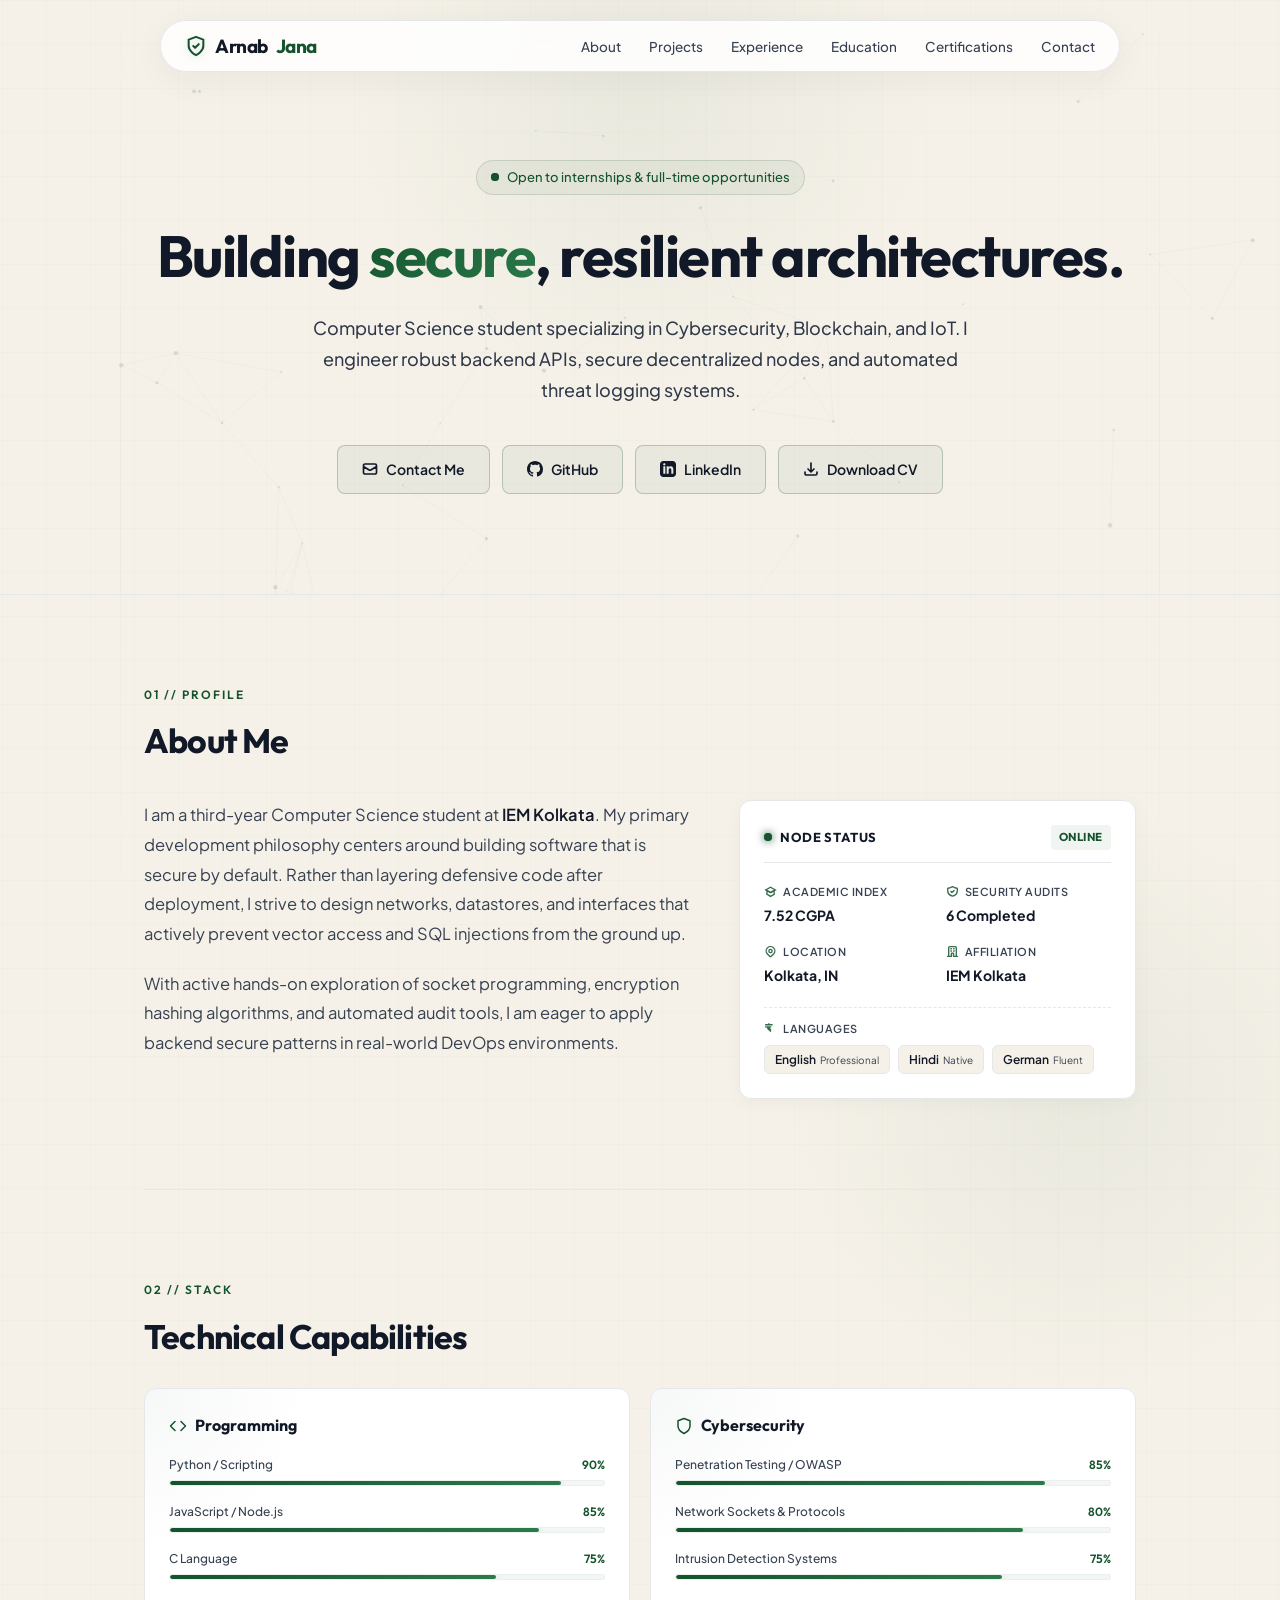
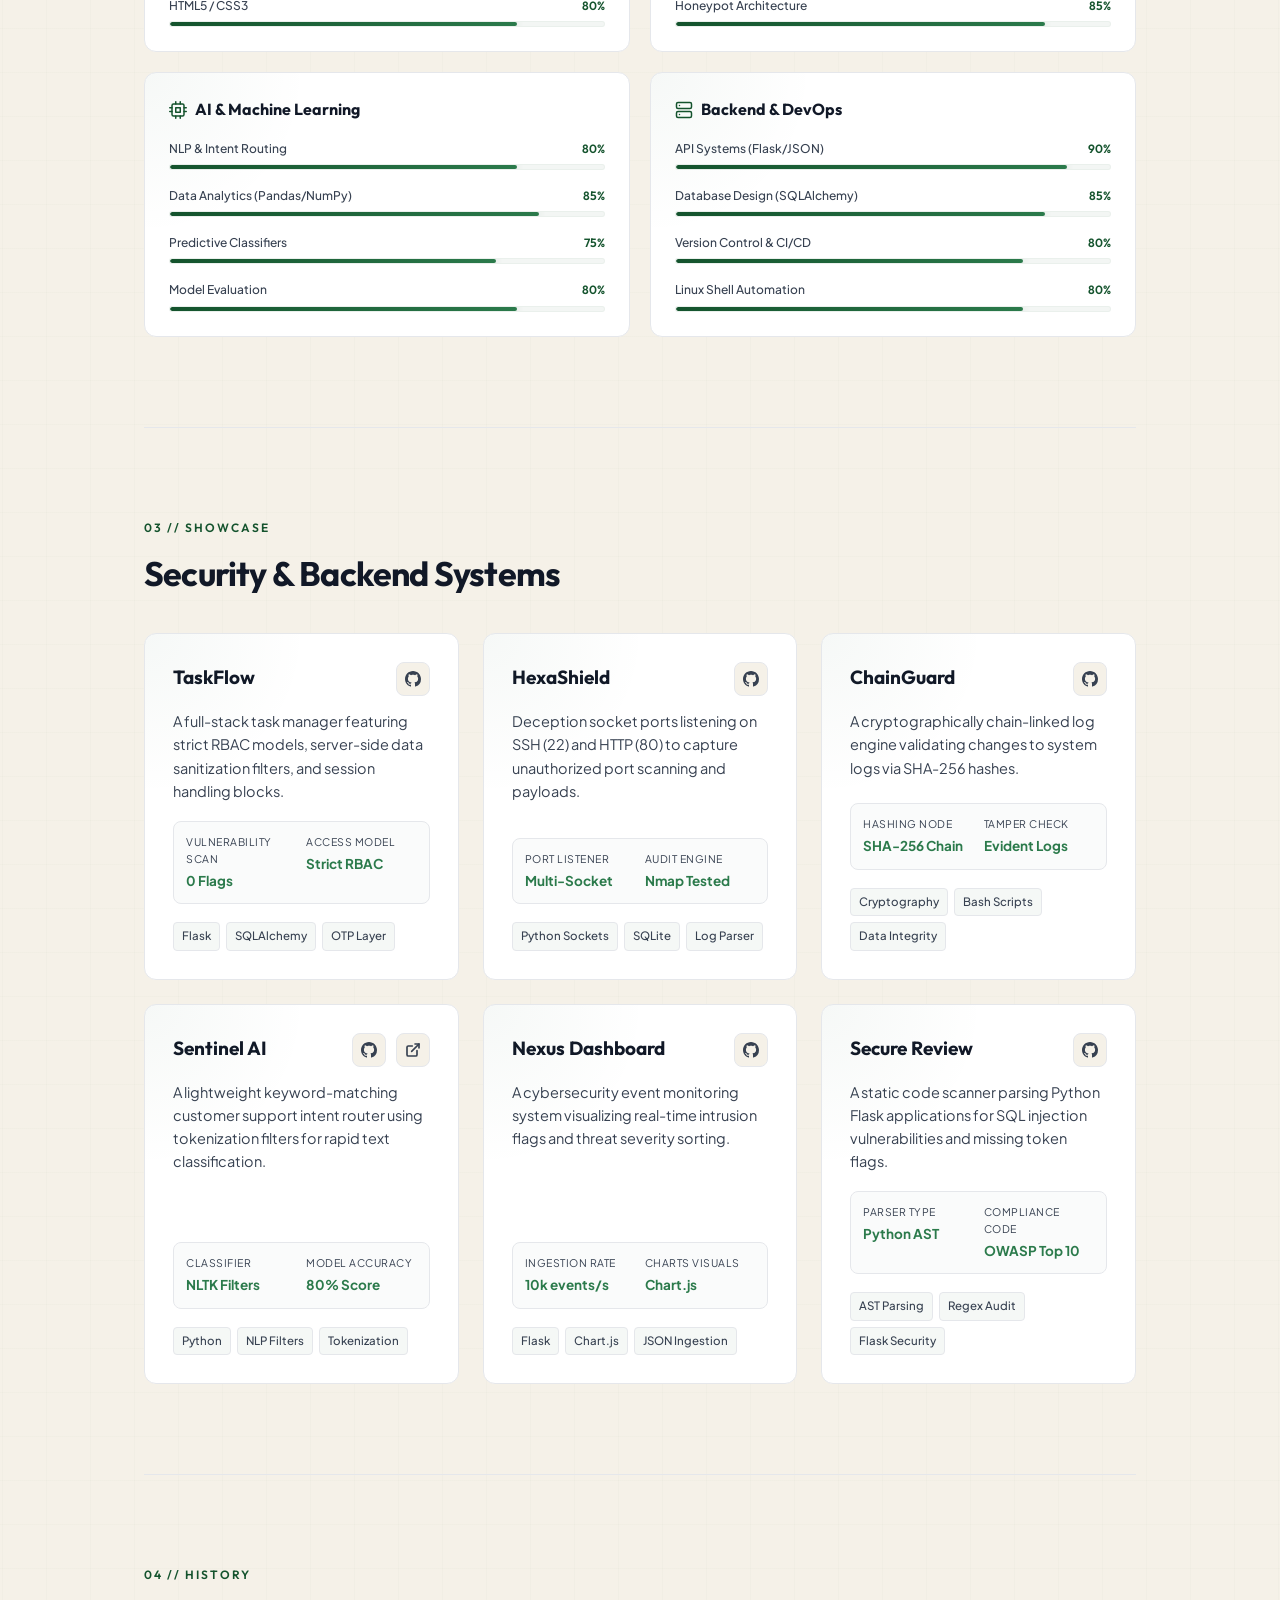
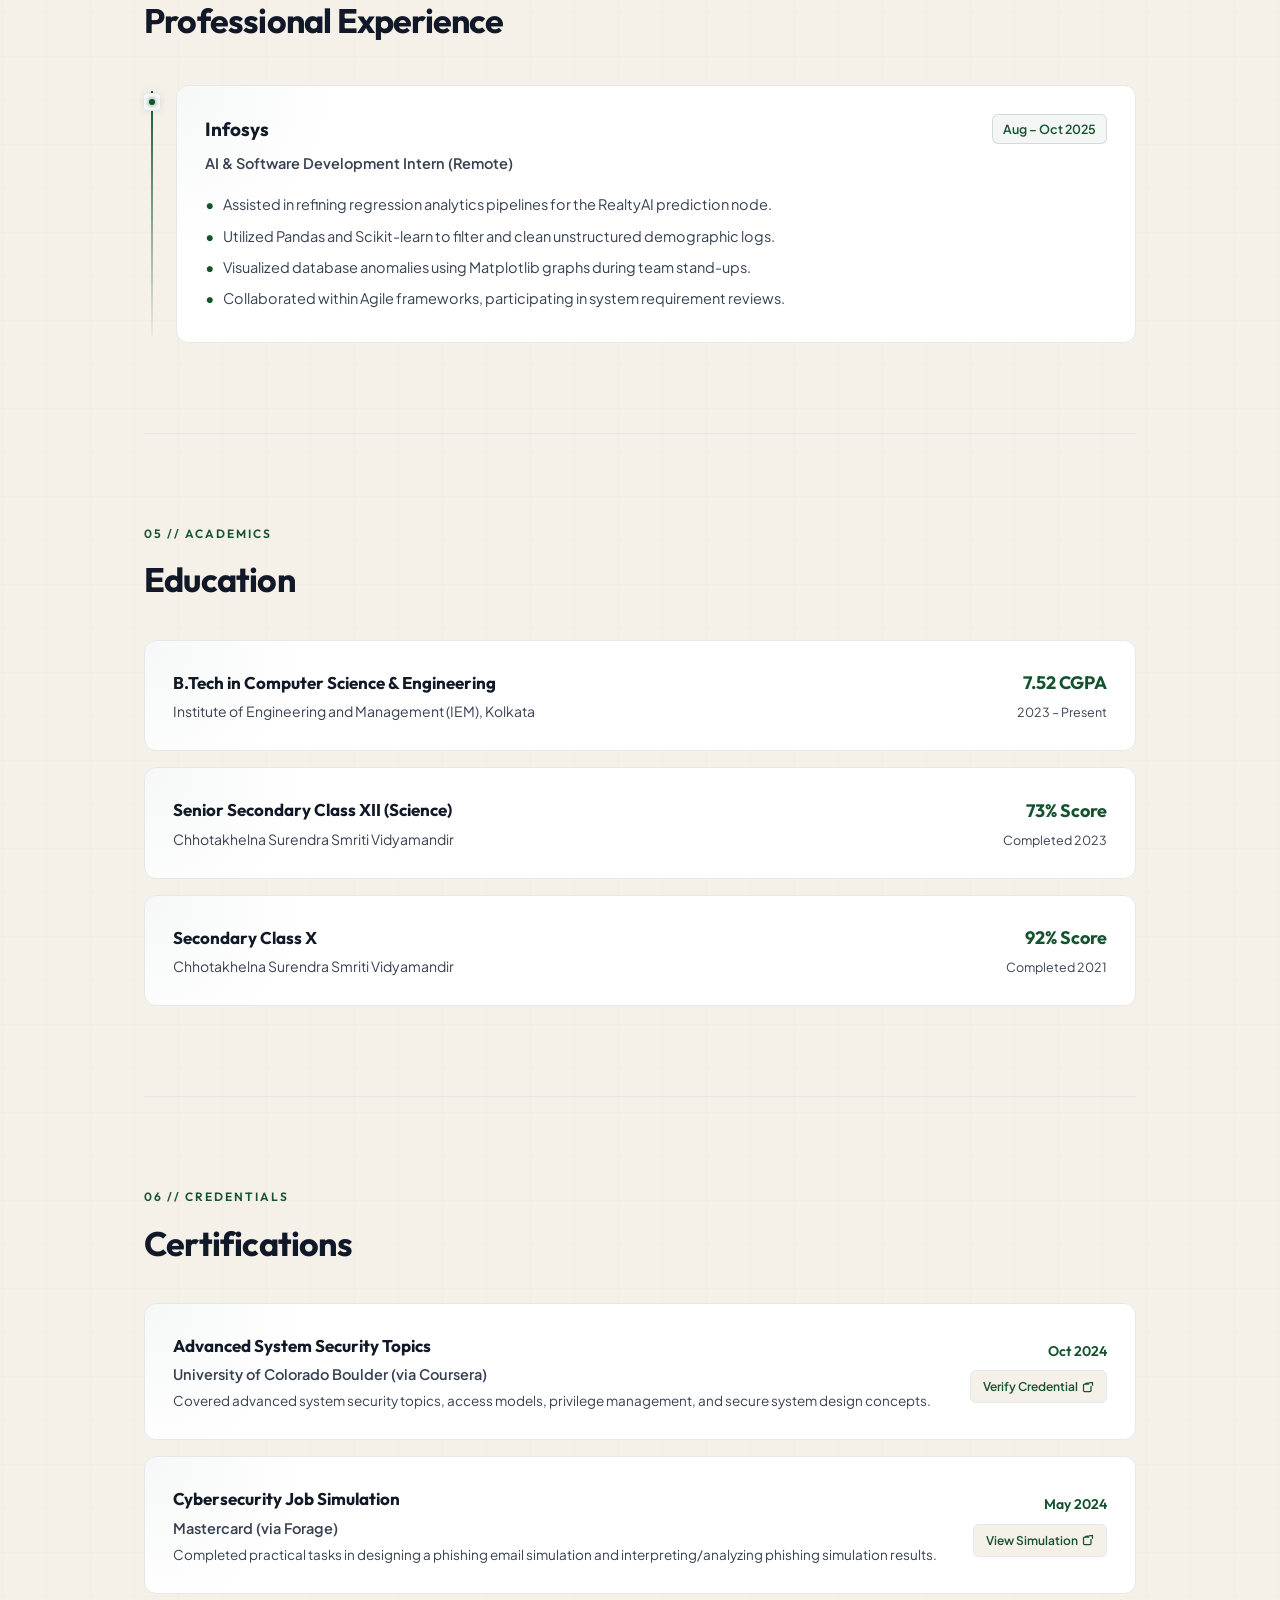
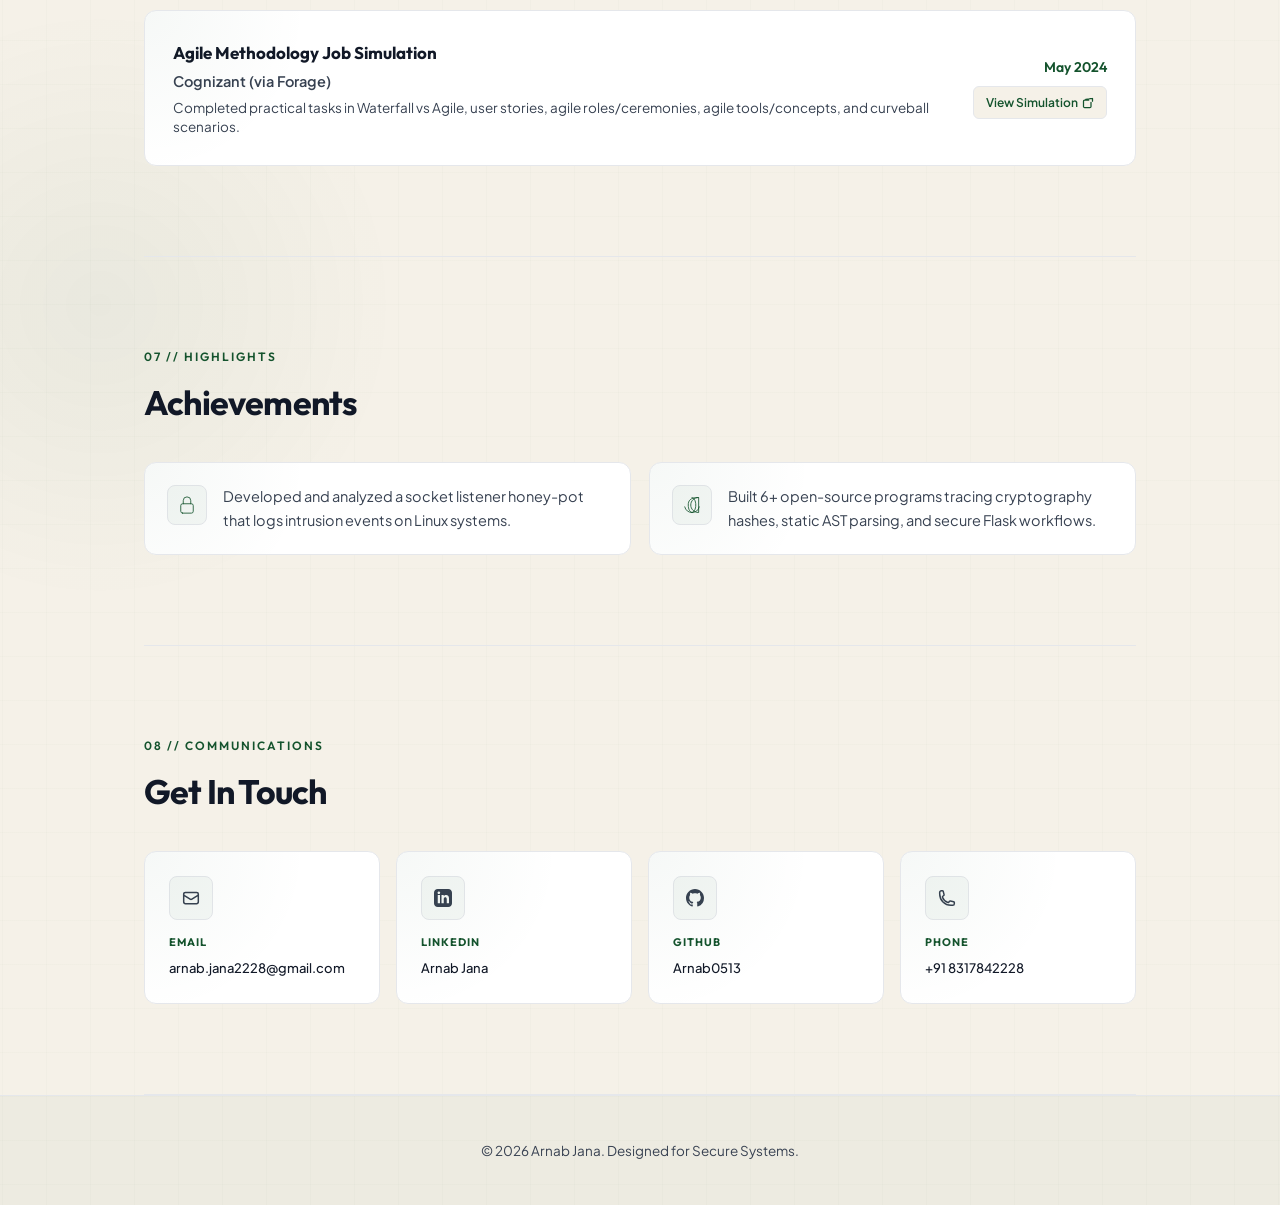
==== commit 3fba2220: "Replace nav logo with cybersecurity shield icon" ====
--- a/weside.html
+++ b/weside.html
@@ -1190,8 +1190,9 @@
   <nav>
     <div class="nav-inner">
       <a href="#" class="nav-logo">
-        <svg class="nav-logo-svg" viewBox="0 0 24 24" width="22" height="22" fill="none" stroke="currentColor" stroke-width="3" stroke-linecap="round" stroke-linejoin="round">
-          <path d="M6 7l6 5-6 5M14 17h5" />
+        <svg class="nav-logo-svg" viewBox="0 0 24 24" width="22" height="22" fill="none" stroke="currentColor" stroke-width="2.2" stroke-linecap="round" stroke-linejoin="round">
+          <path d="M12 22s8-4 8-10V5l-8-3-8 3v7c0 6 8 10 8 10z" />
+          <path d="M9 12l2 2 4-4" />
         </svg>
         Arnab <span class="logo-accent">Jana</span>
       </a>
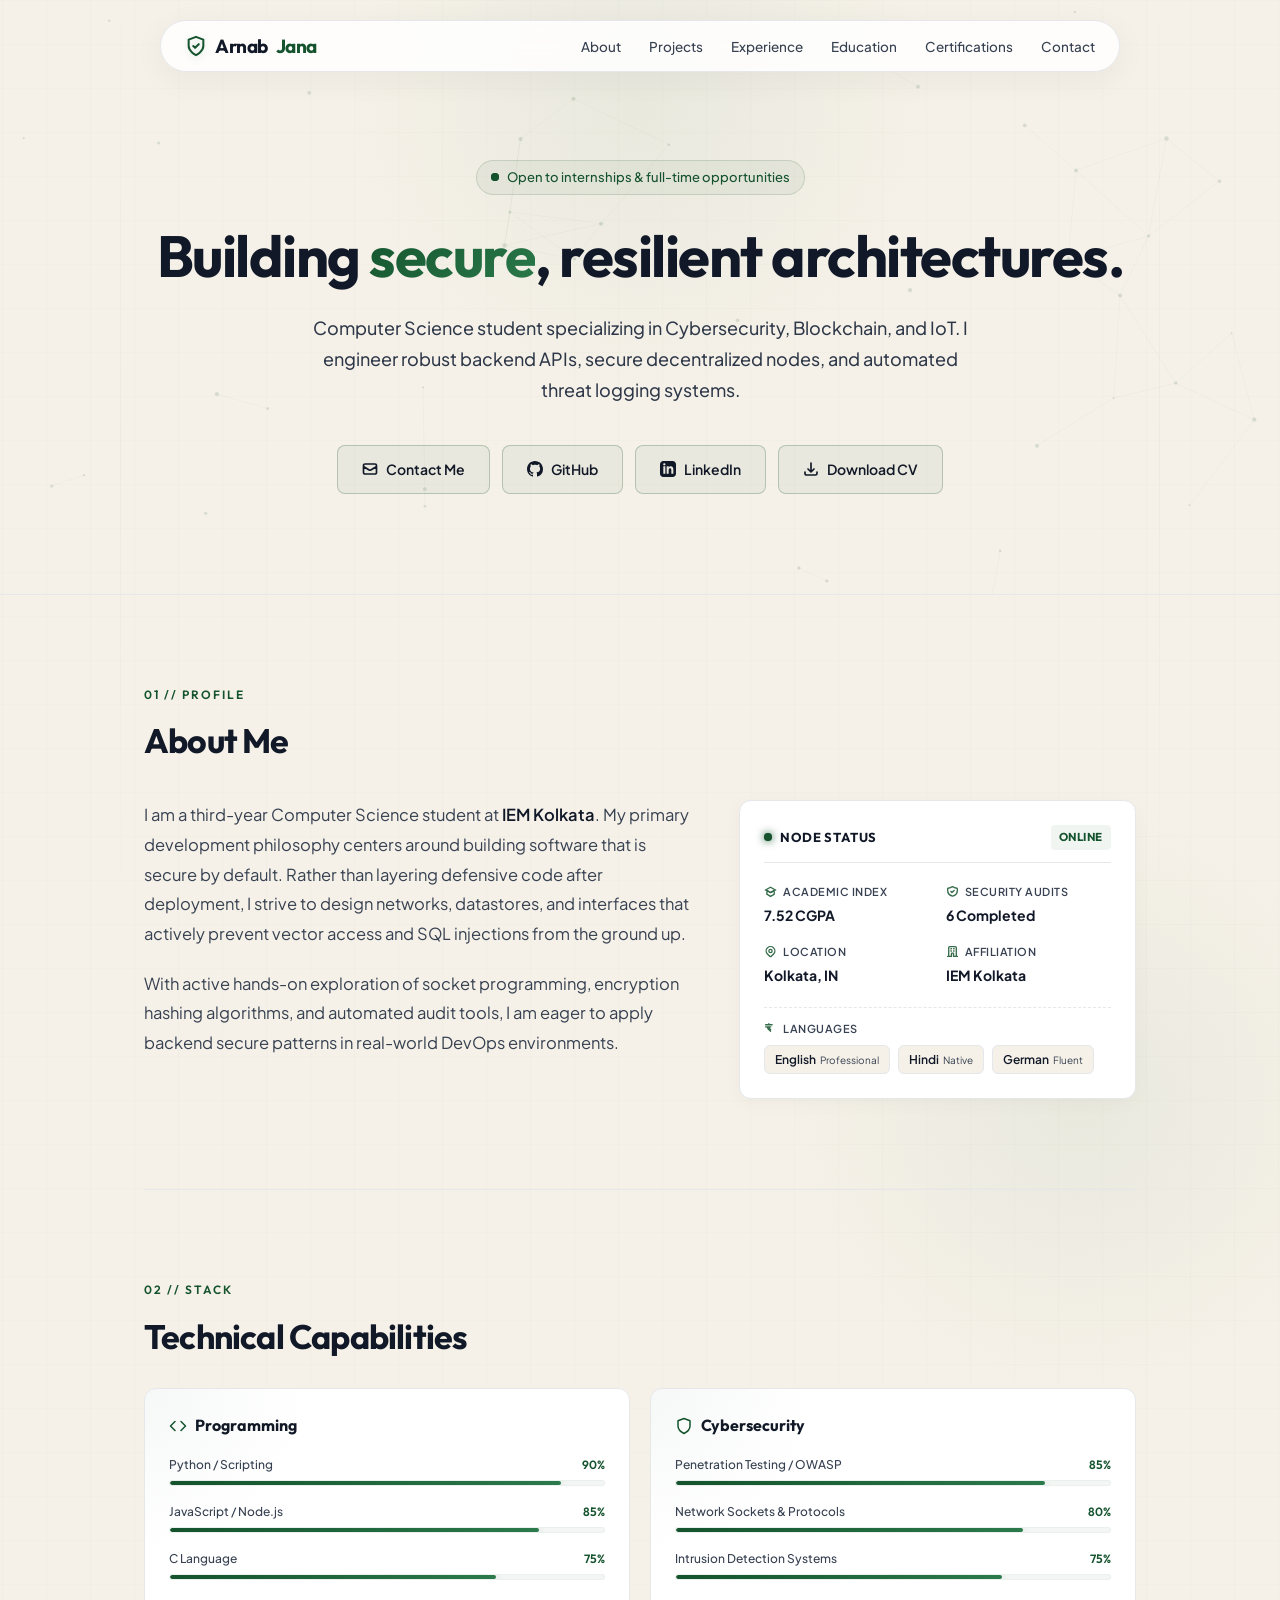
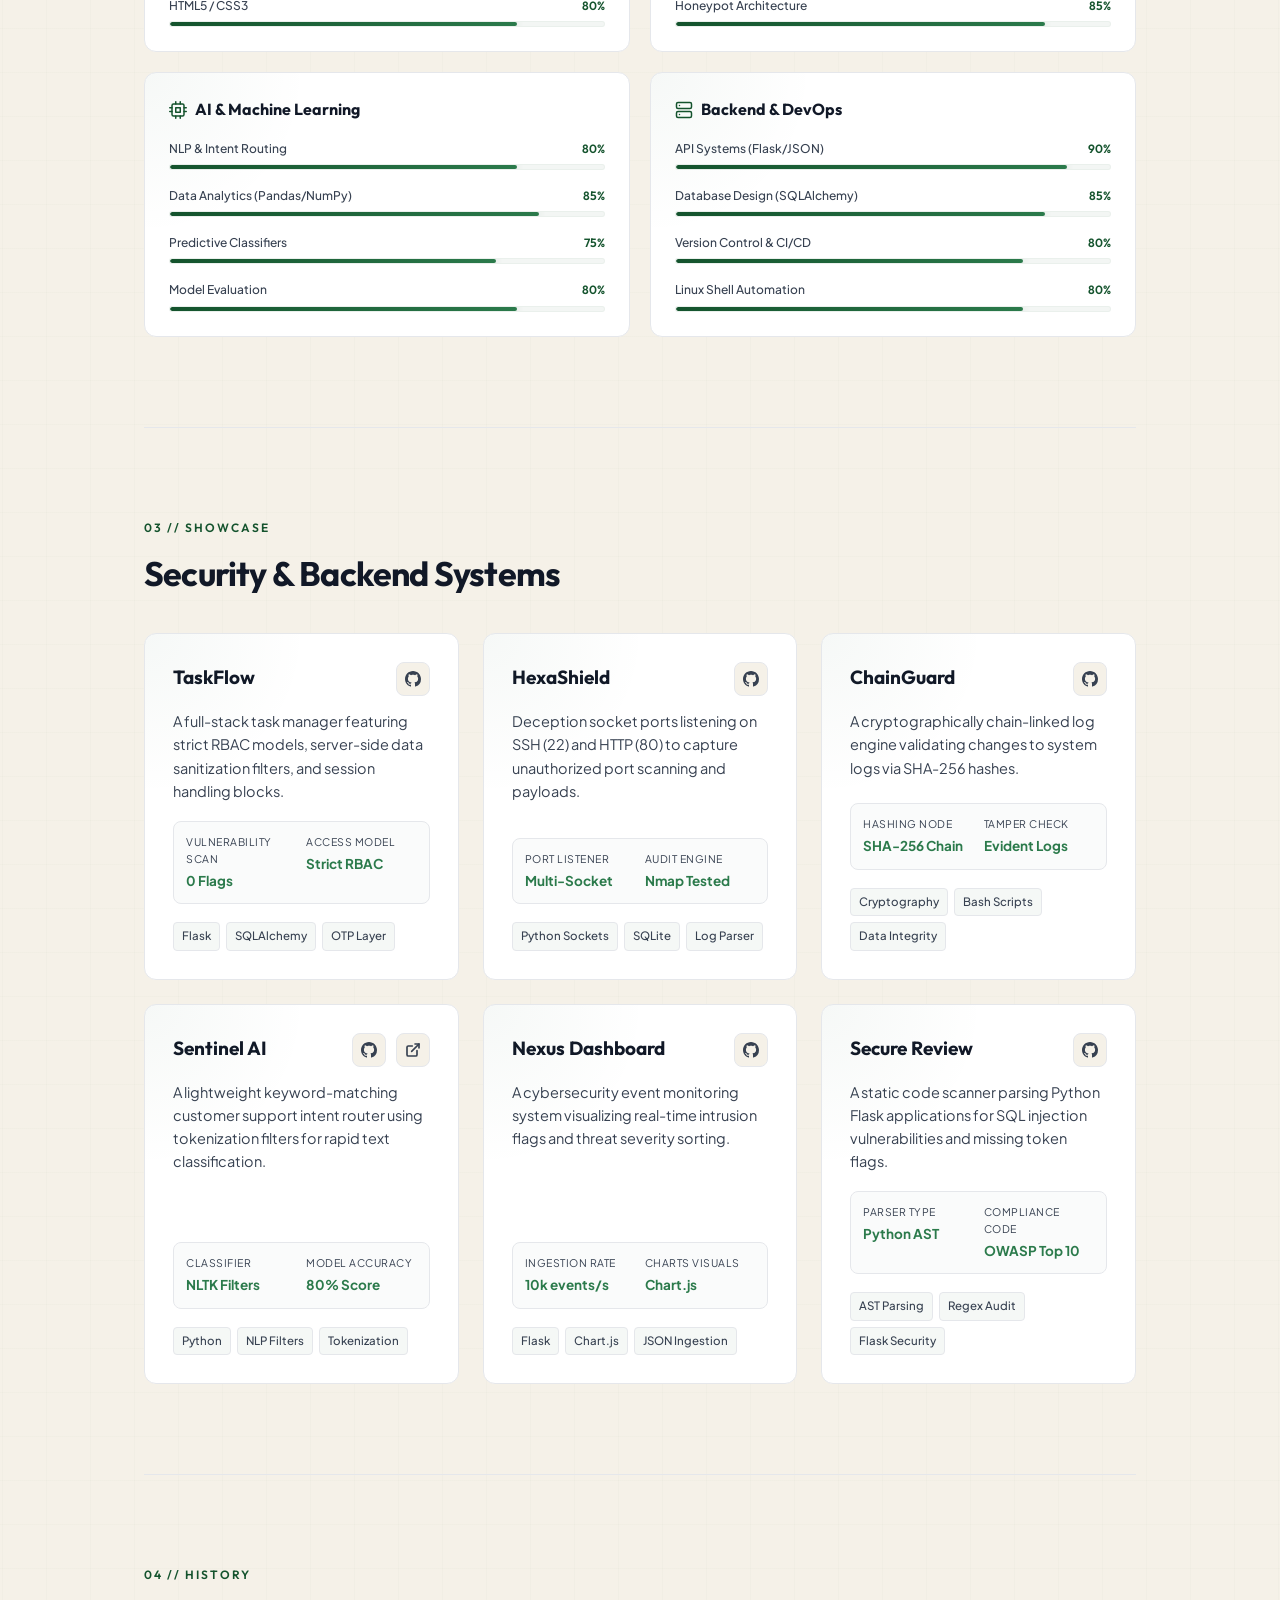
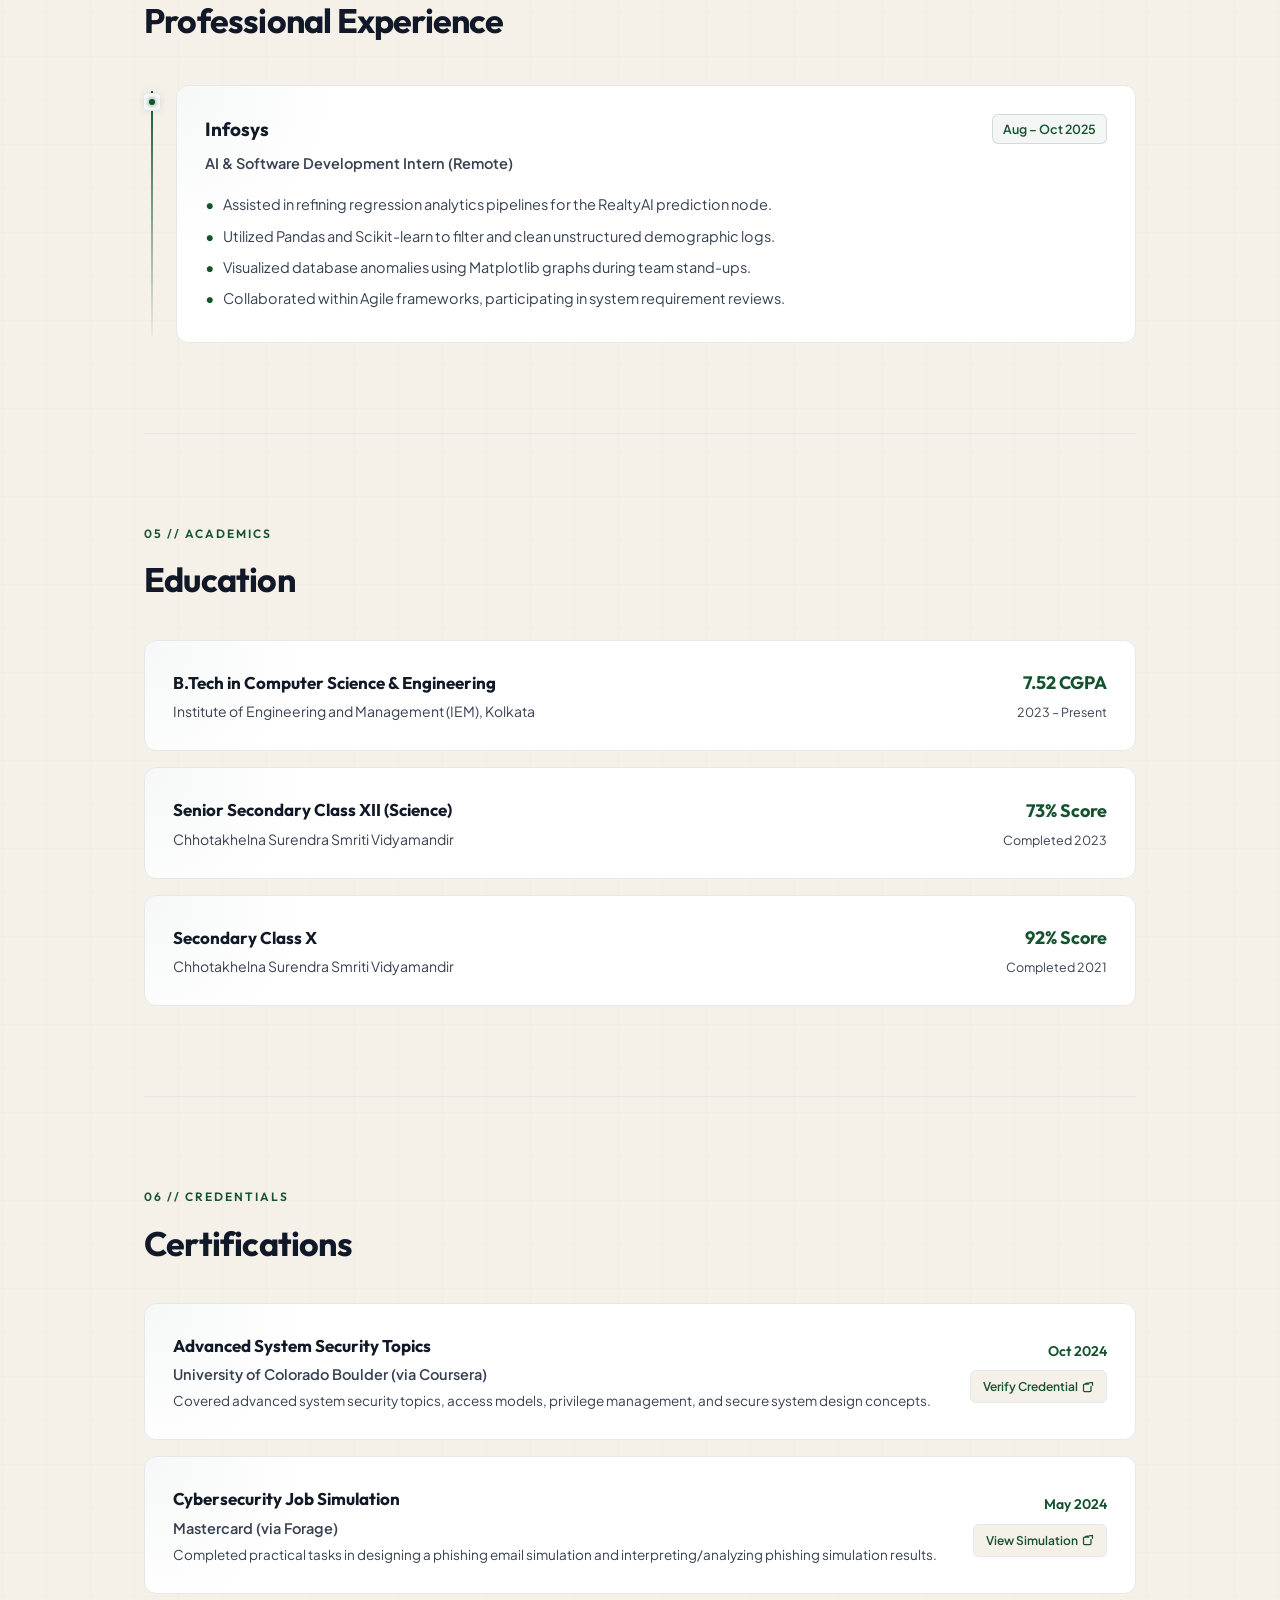
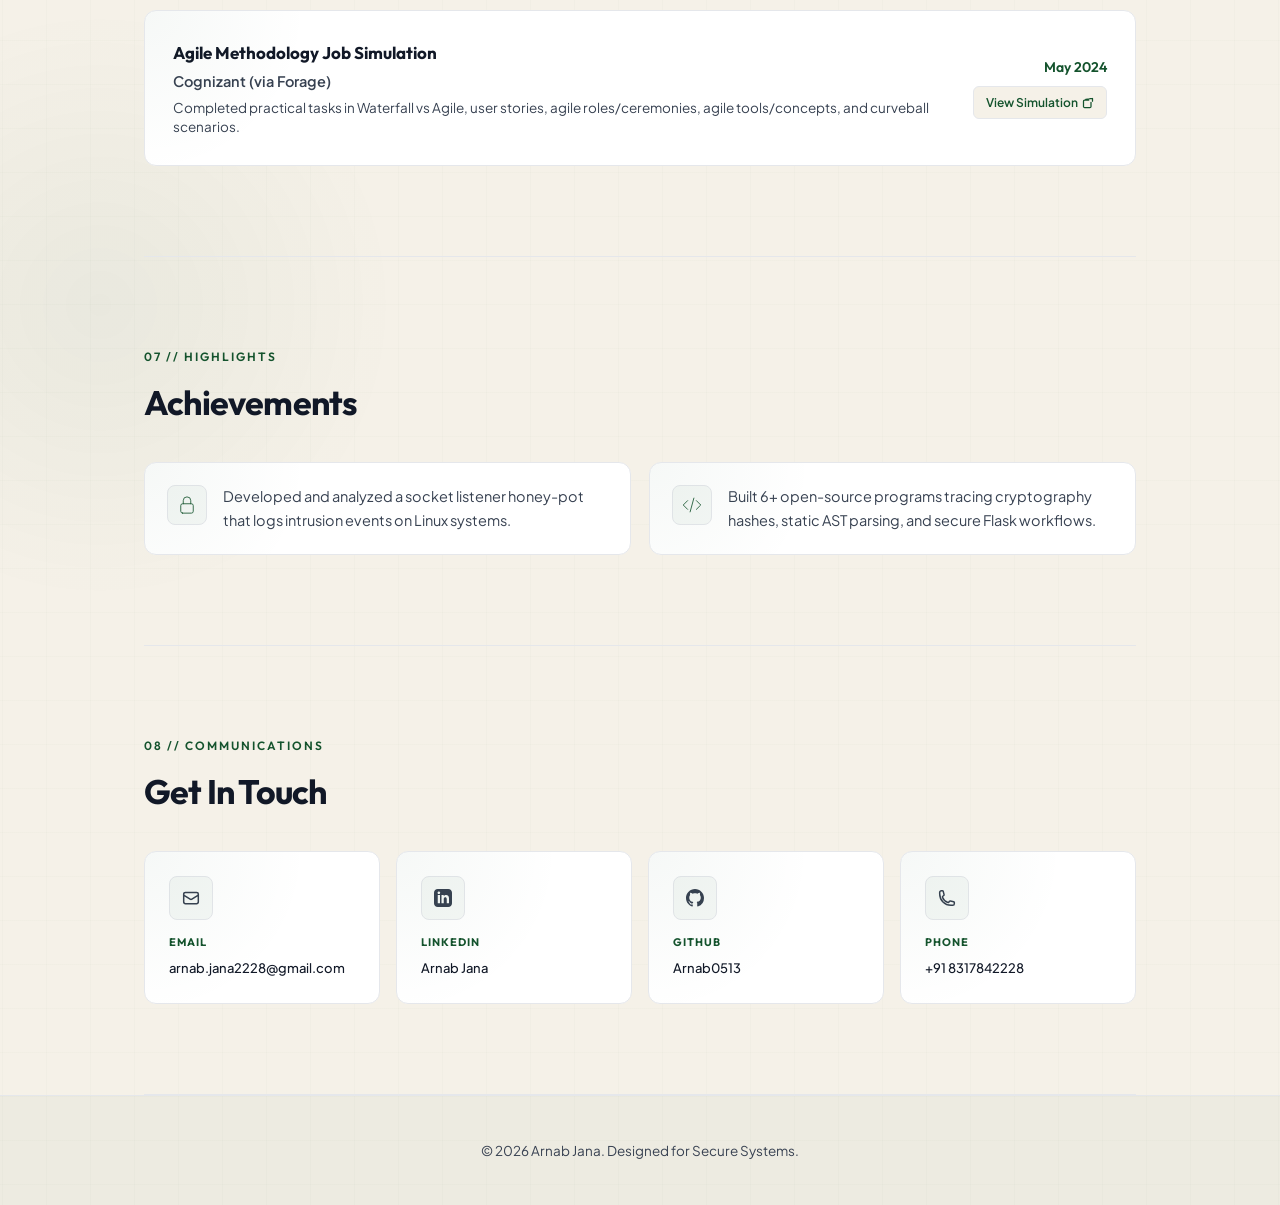
==== commit 7375cca0: "Replace achievement icon with meaningful code-brackets icon for open-source programs" ====
--- a/weside.html
+++ b/weside.html
@@ -1841,7 +1841,7 @@
 
         <div class="ach-card glass-card">
           <div class="ach-icon-container">
-            <svg xmlns="http://www.w3.org/2000/svg" fill="none" viewBox="0 0 24 24" stroke="currentColor"><path stroke-linecap="round" stroke-linejoin="round" d="M12 21a9.004 9.004 0 0 0 8.716-6.747M12 21a9.004 9.004 0 0 1-8.716-6.747M12 21c2.485 0 4.5-4.03 4.5-9S14.485 3 12 3m0 18c-2.485 0-4.5-4.03-4.5-9s2.015-9 12-9m0 18c-4.97 0-9-4.03-9-9s4.03-9 9-9Z"/></svg>
+            <svg xmlns="http://www.w3.org/2000/svg" fill="none" viewBox="0 0 24 24" stroke="currentColor"><path stroke-linecap="round" stroke-linejoin="round" d="M17.25 6.75 22.5 12l-5.25 5.25m-10.5 0L1.5 12l5.25-5.25m7.5-3-4.5 16.5"/></svg>
           </div>
           <div class="ach-desc">Built 6+ open-source programs tracing cryptography hashes, static AST parsing, and secure Flask workflows.</div>
         </div>
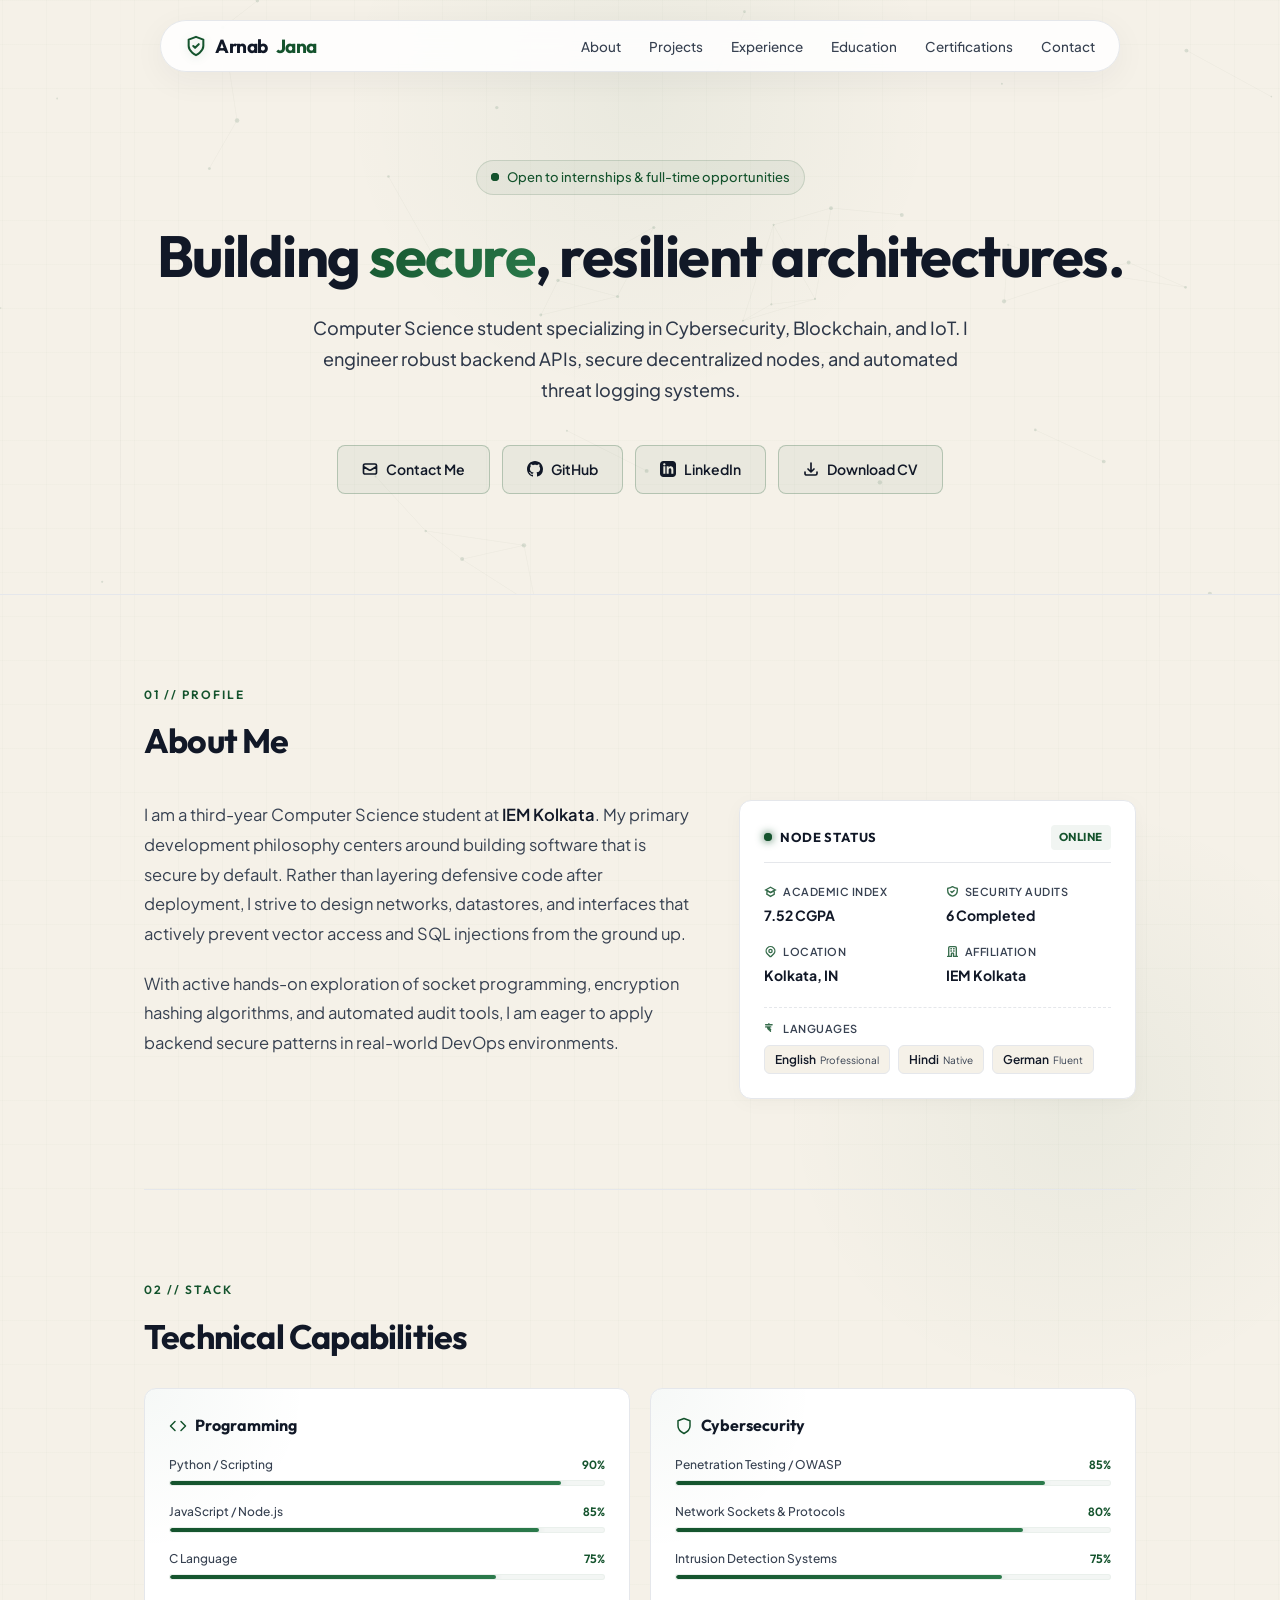
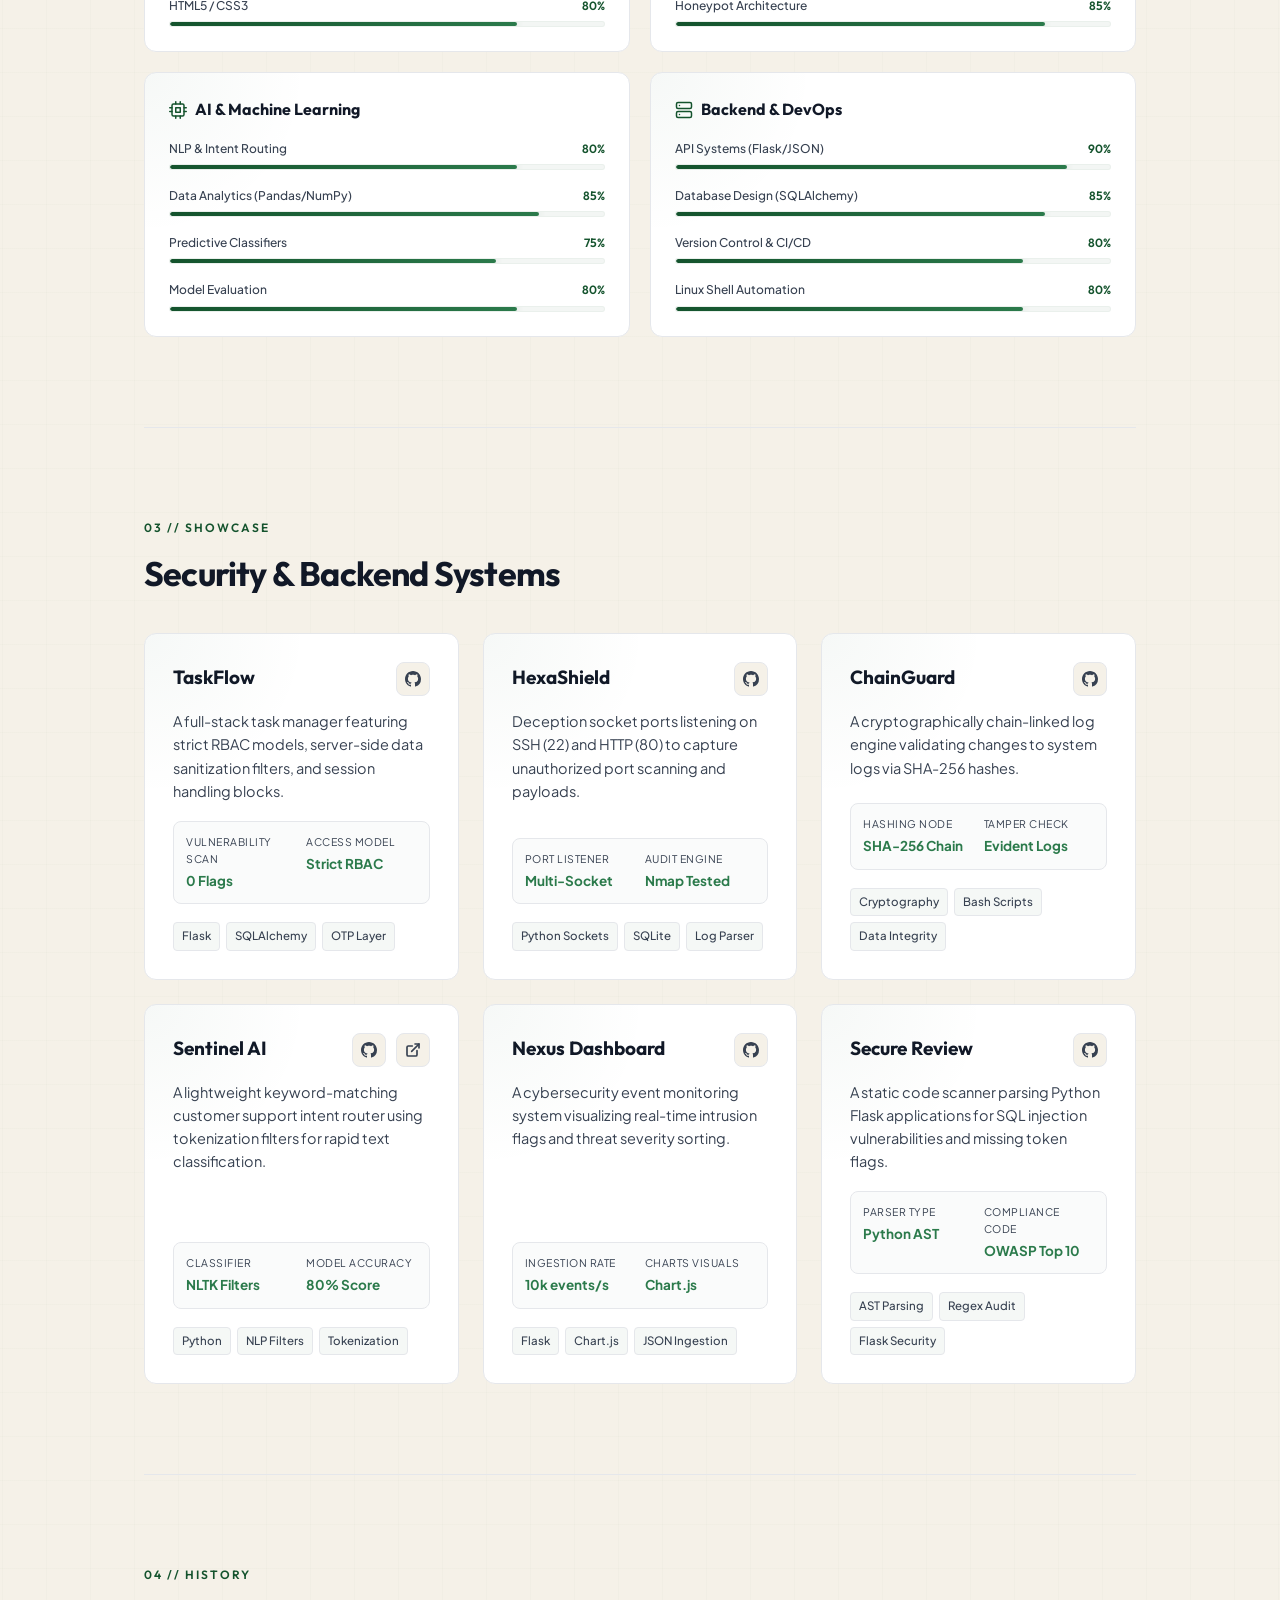
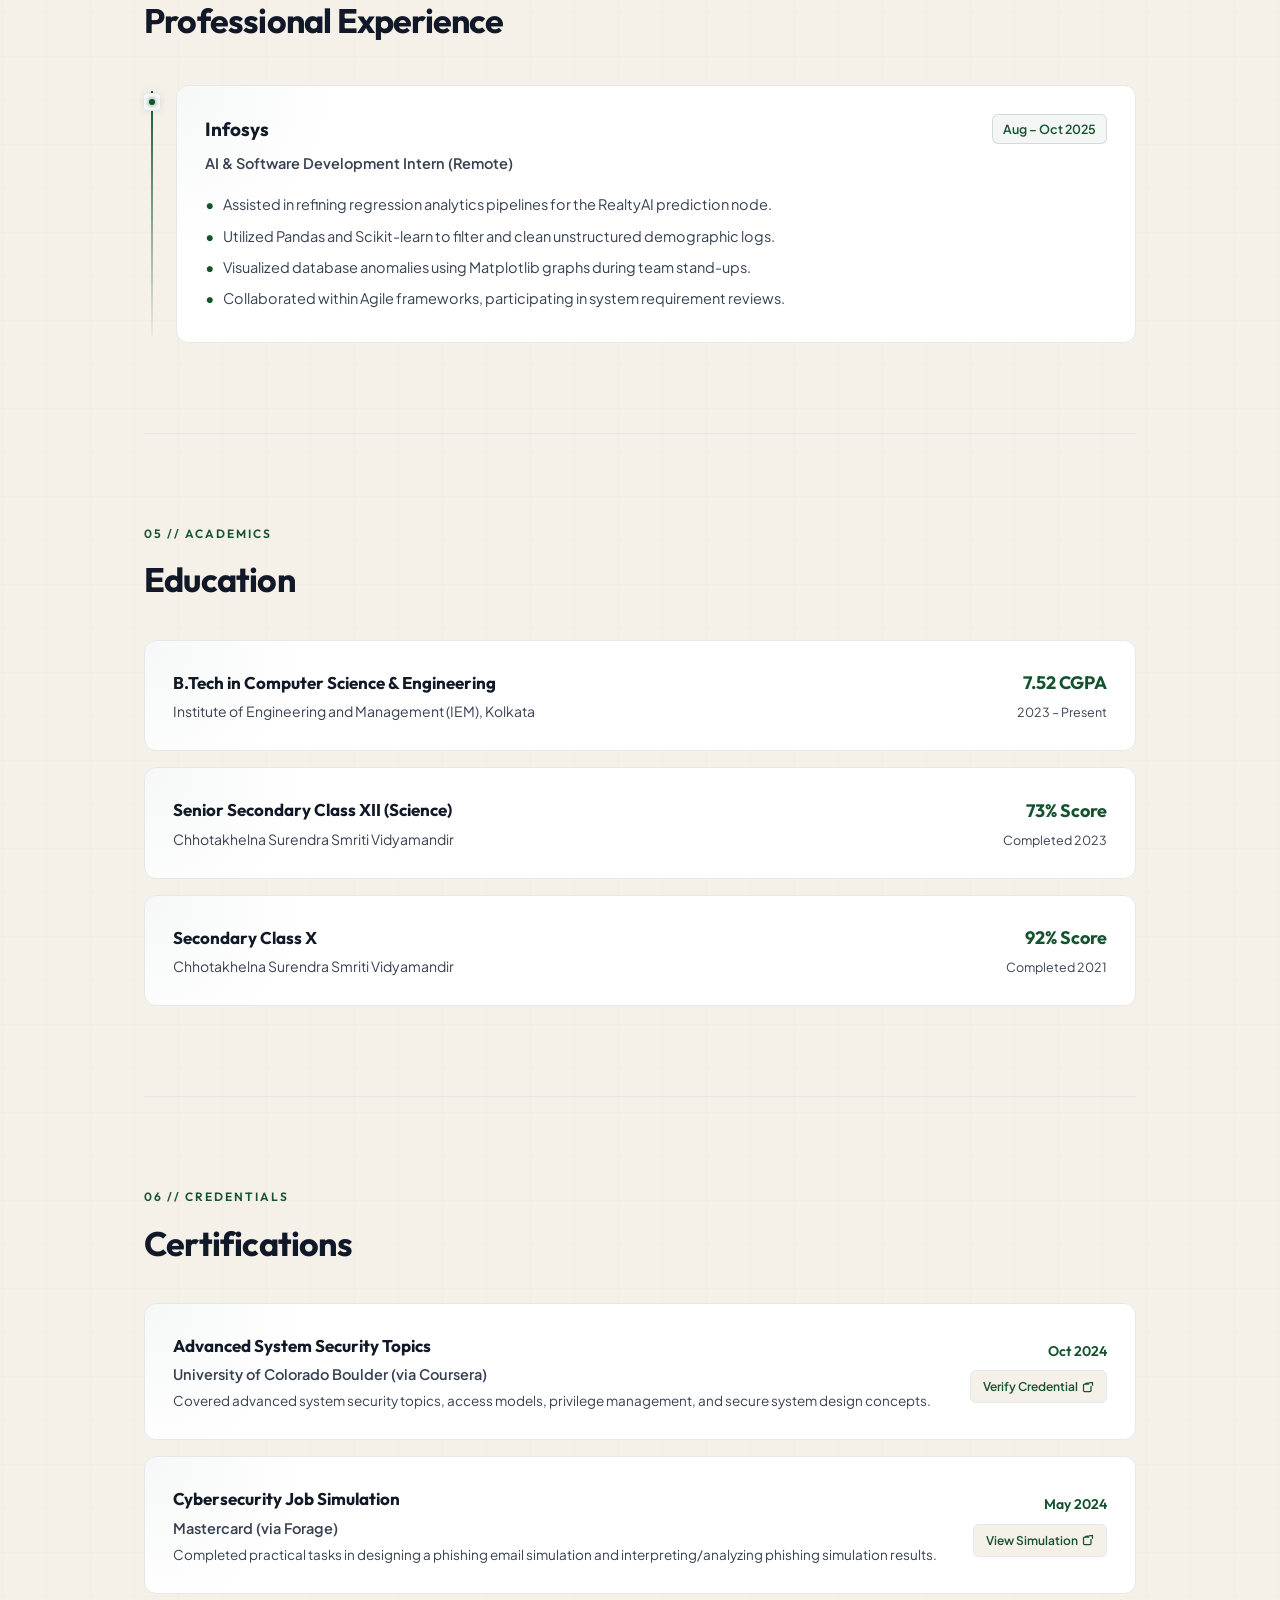
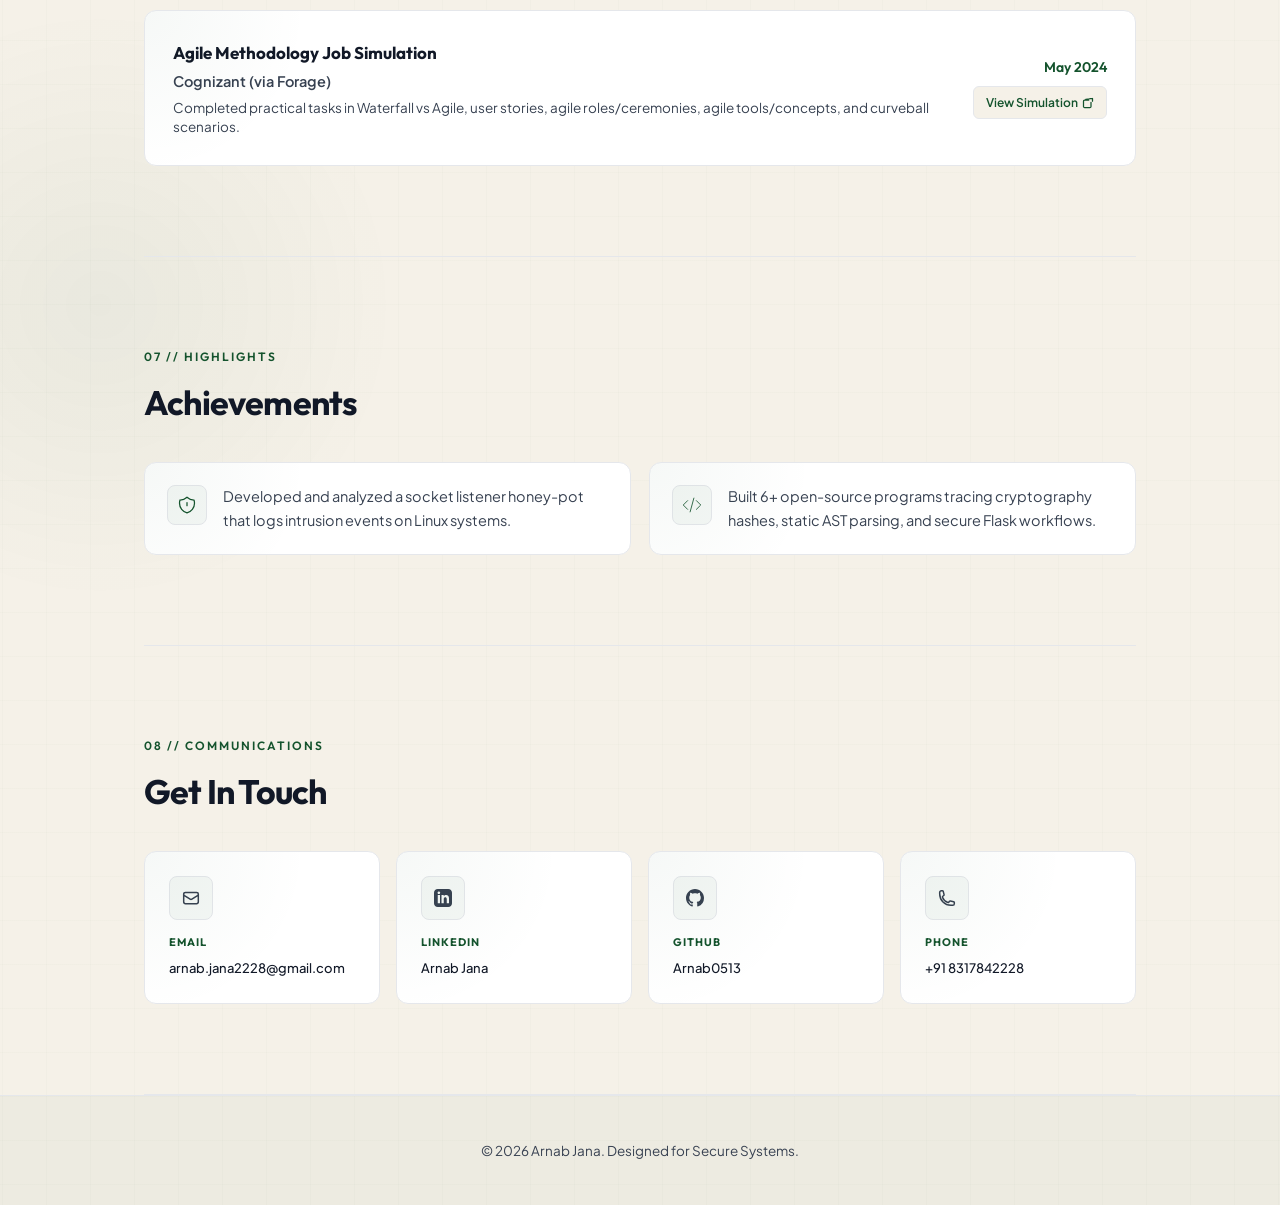
==== commit 0c868492: "Replace honeypot achievement icon with shield-alert intrusion detection icon" ====
--- a/weside.html
+++ b/weside.html
@@ -1834,7 +1834,7 @@
         
         <div class="ach-card glass-card">
           <div class="ach-icon-container">
-            <svg xmlns="http://www.w3.org/2000/svg" fill="none" viewBox="0 0 24 24" stroke="currentColor"><path stroke-linecap="round" stroke-linejoin="round" d="M16.5 10.5V6.75a4.5 4.5 0 1 0-9 0v3.75m-.75 11.25h10.5a2.25 2.25 0 0 0 2.25-2.25v-6.75a2.25 2.25 0 0 0-2.25-2.25H6.75a2.25 2.25 0 0 0-2.25 2.25v6.75a2.25 2.25 0 0 0 2.25 2.25Z"/></svg>
+            <svg xmlns="http://www.w3.org/2000/svg" fill="none" viewBox="0 0 24 24" stroke-width="1.5" stroke="currentColor"><path stroke-linecap="round" stroke-linejoin="round" d="M12 9v3.75m0-10.036A11.959 11.959 0 0 1 3.598 6 11.99 11.99 0 0 0 3 9.75c0 5.592 3.824 10.29 9 11.622 5.176-1.332 9-6.03 9-11.622 0-1.31-.21-2.57-.598-3.75h-.152c-3.196 0-6.1-1.25-8.25-3.286ZM12 9v3.75m0 0h.008v.008H12V12.75Z"/></svg>
           </div>
           <div class="ach-desc">Developed and analyzed a socket listener honey-pot that logs intrusion events on Linux systems.</div>
         </div>
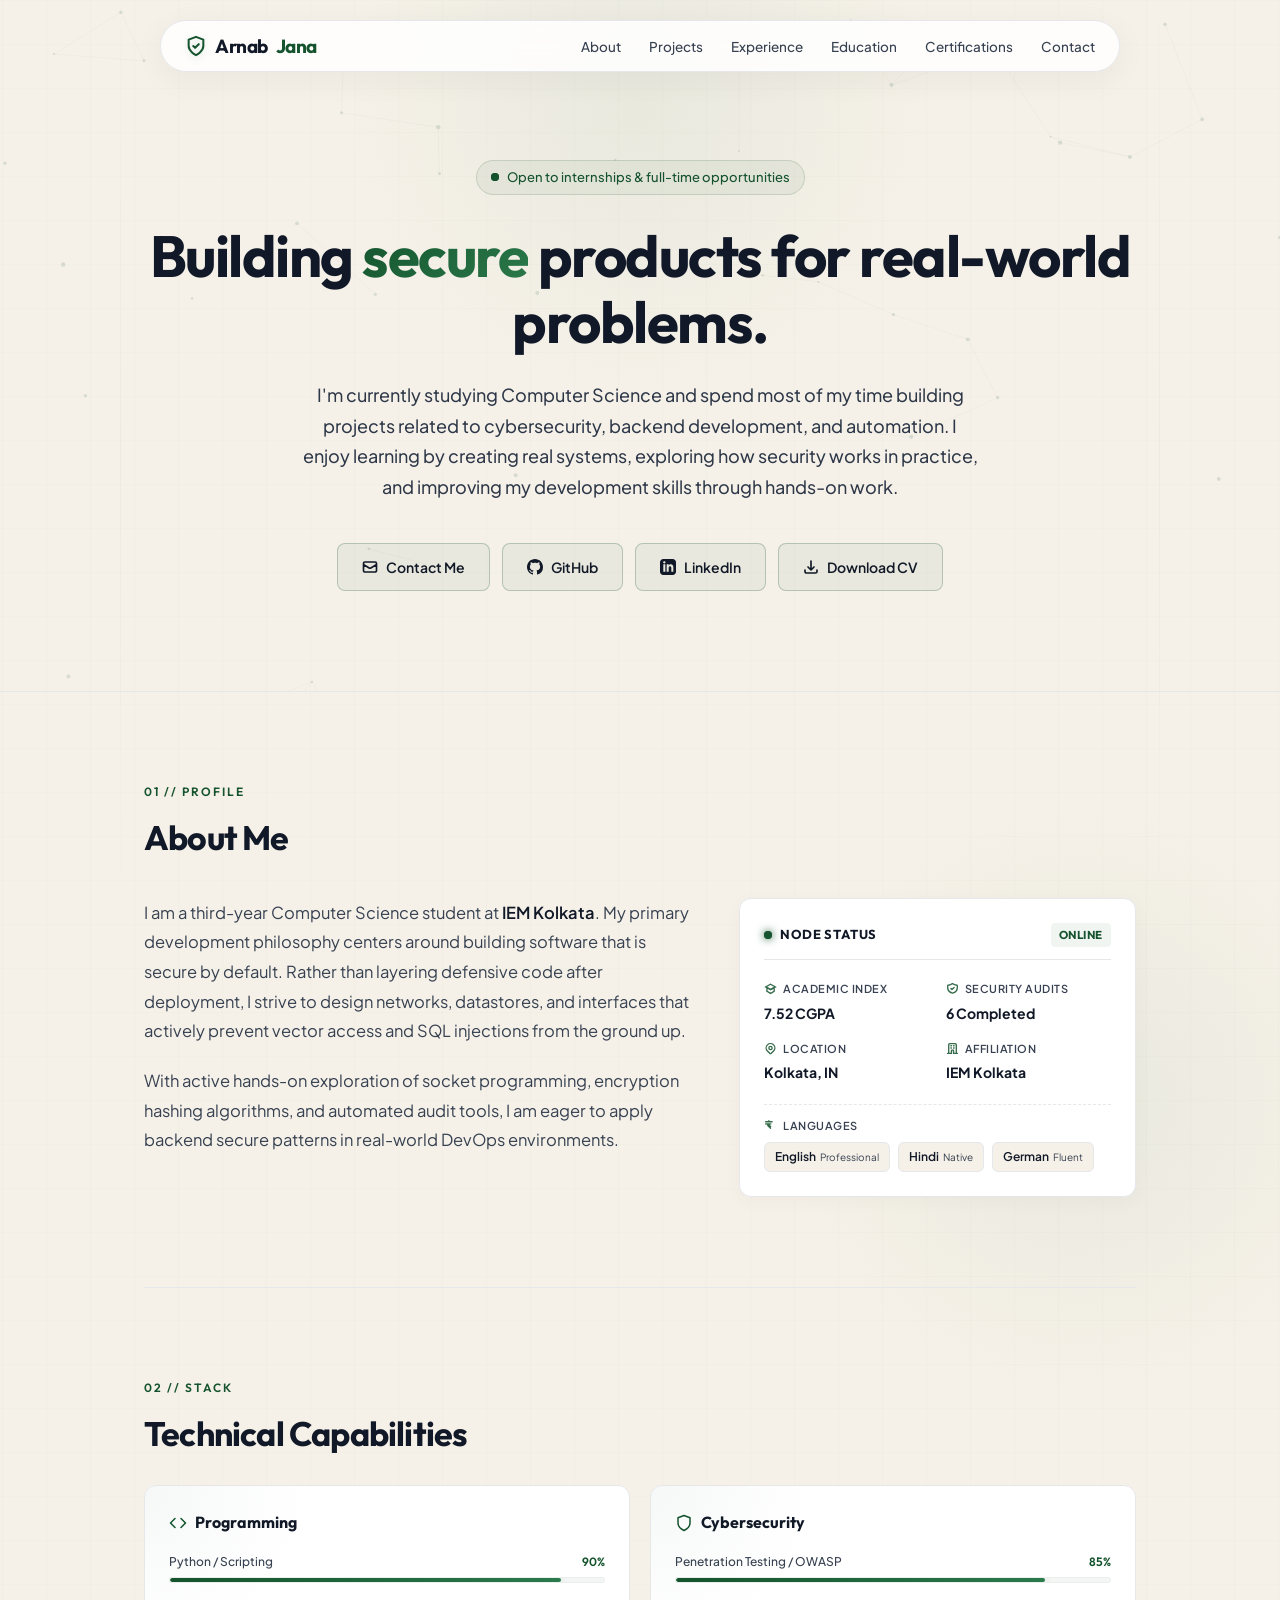
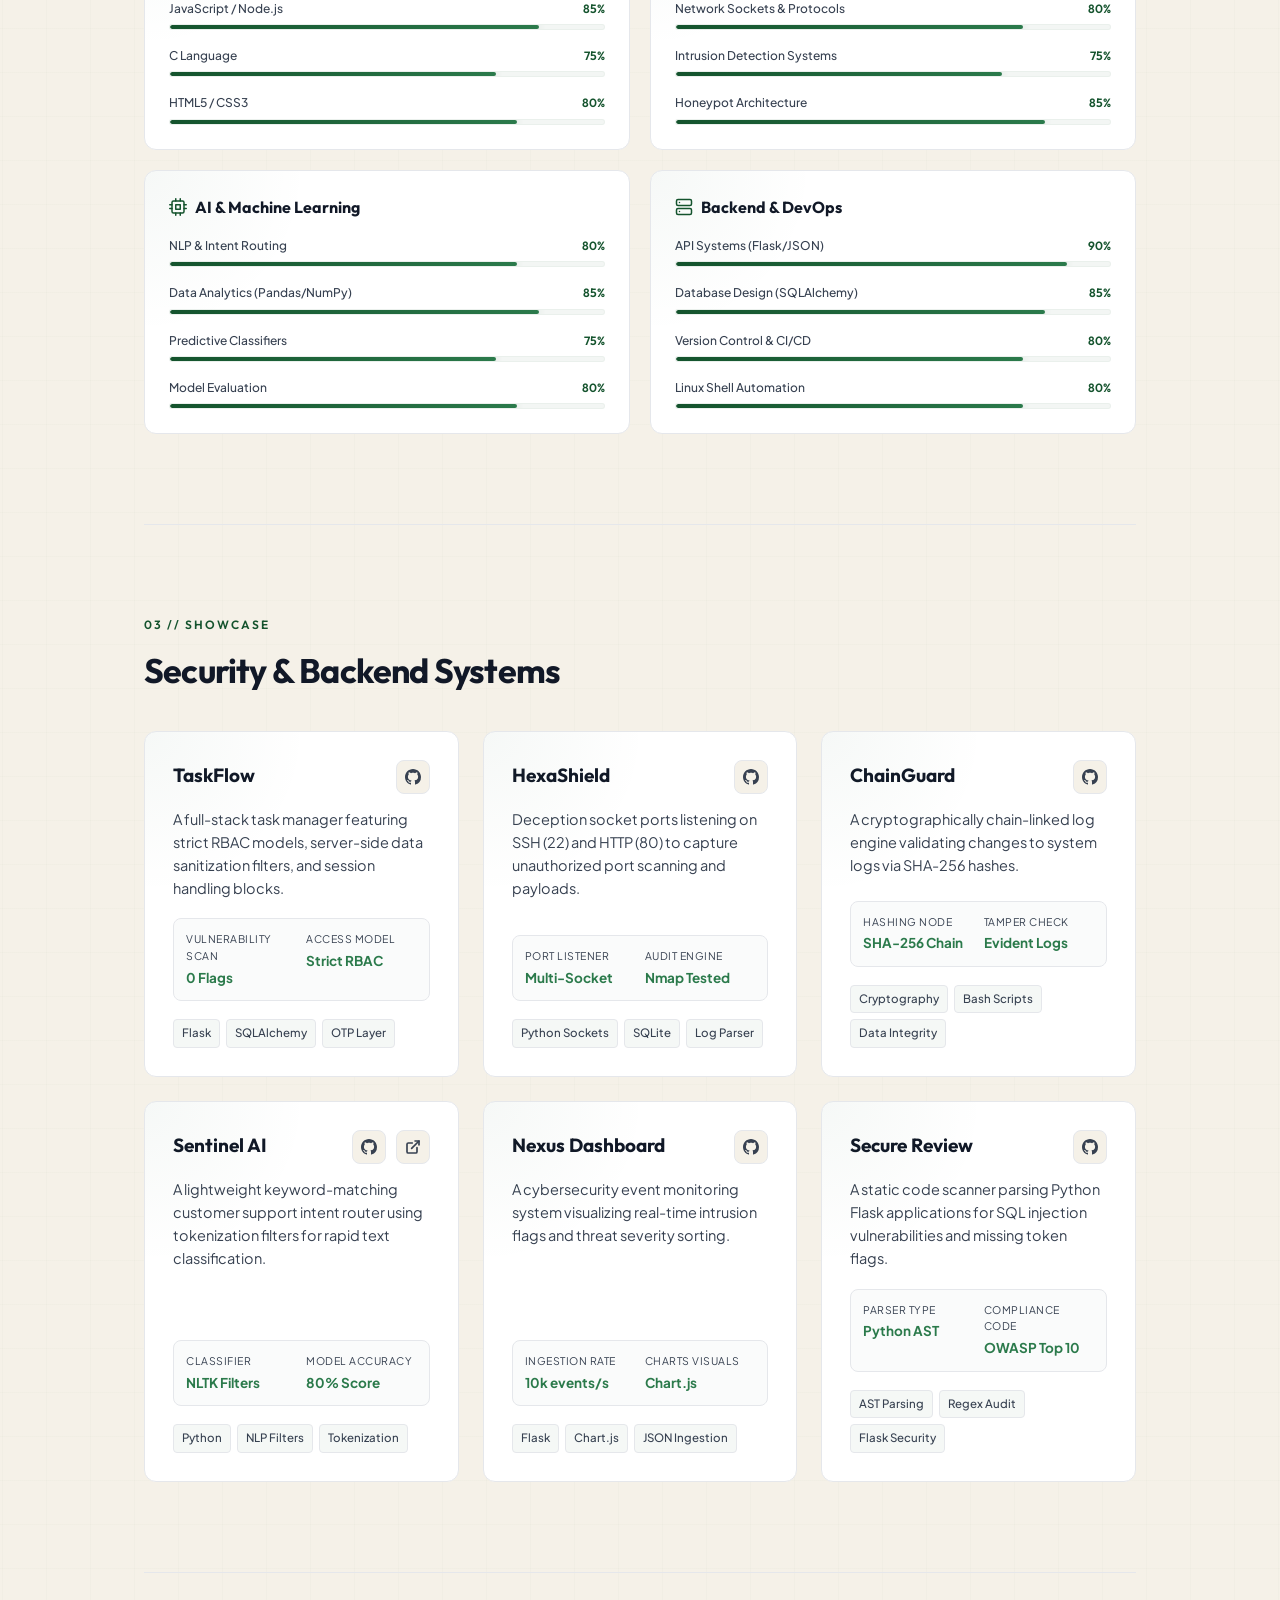
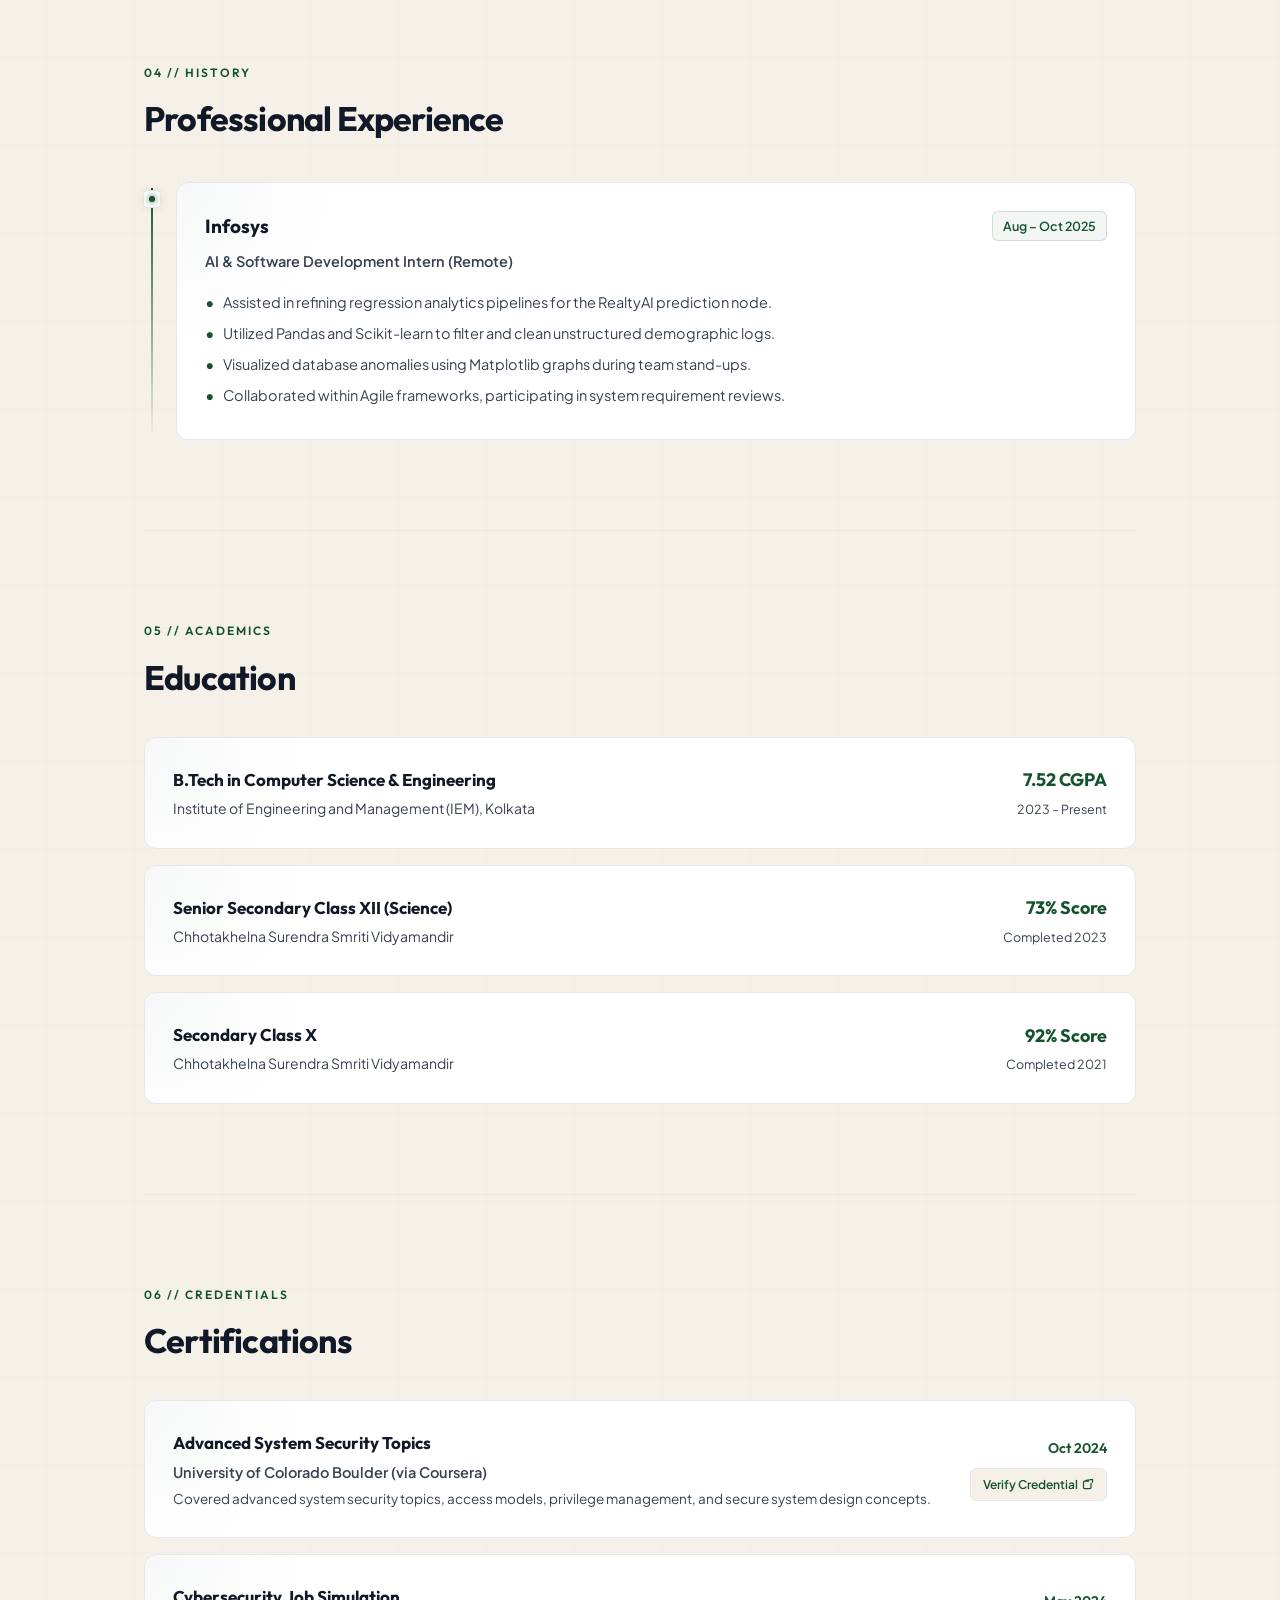
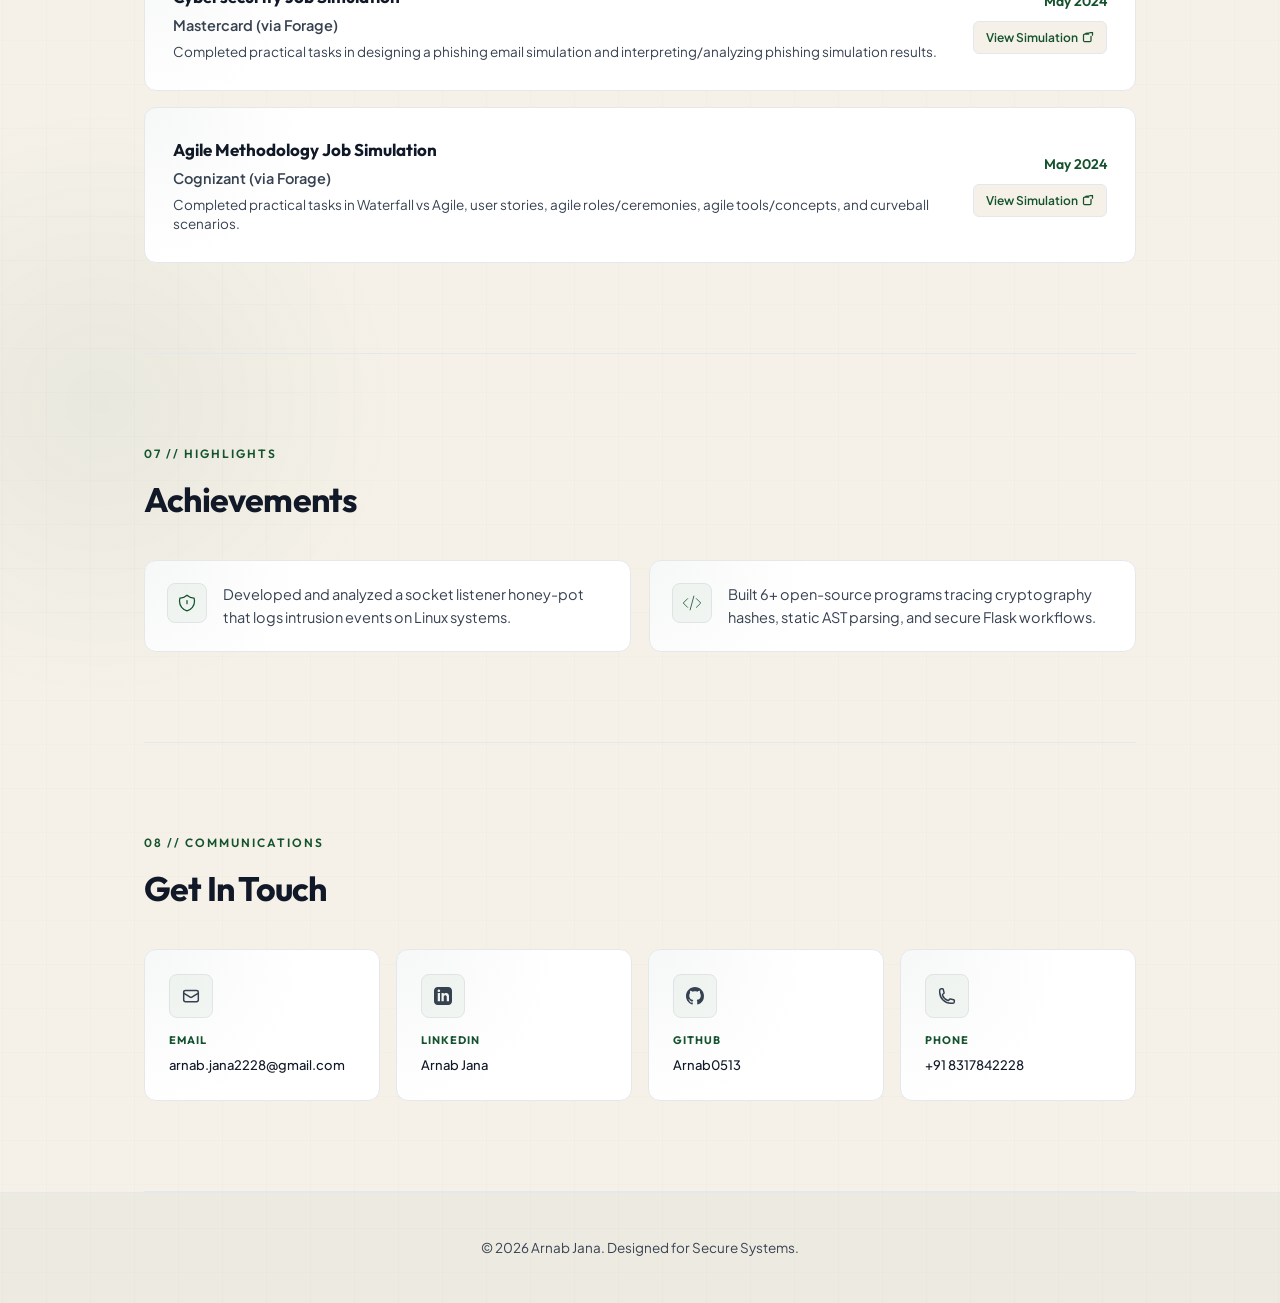
==== commit a14cb4e3: "Update hero heading and description to be more authentic and personal" ====
--- a/weside.html
+++ b/weside.html
@@ -1224,10 +1224,10 @@
         <div class="status-dot"></div>
         Open to internships & full-time opportunities
       </div>
-      <h1>Building <span class="gradient-text">secure</span>, resilient architectures.</h1>
+      <h1>Building <span class="gradient-text">secure</span> products for real-world problems.</h1>
       
       <p class="hero-desc">
-        Computer Science student specializing in Cybersecurity, Blockchain, and IoT. I engineer robust backend APIs, secure decentralized nodes, and automated threat logging systems.
+        I'm currently studying Computer Science and spend most of my time building projects related to cybersecurity, backend development, and automation. I enjoy learning by creating real systems, exploring how security works in practice, and improving my development skills through hands-on work.
       </p>
 
       <!-- Aligned Call To Action Button Row -->
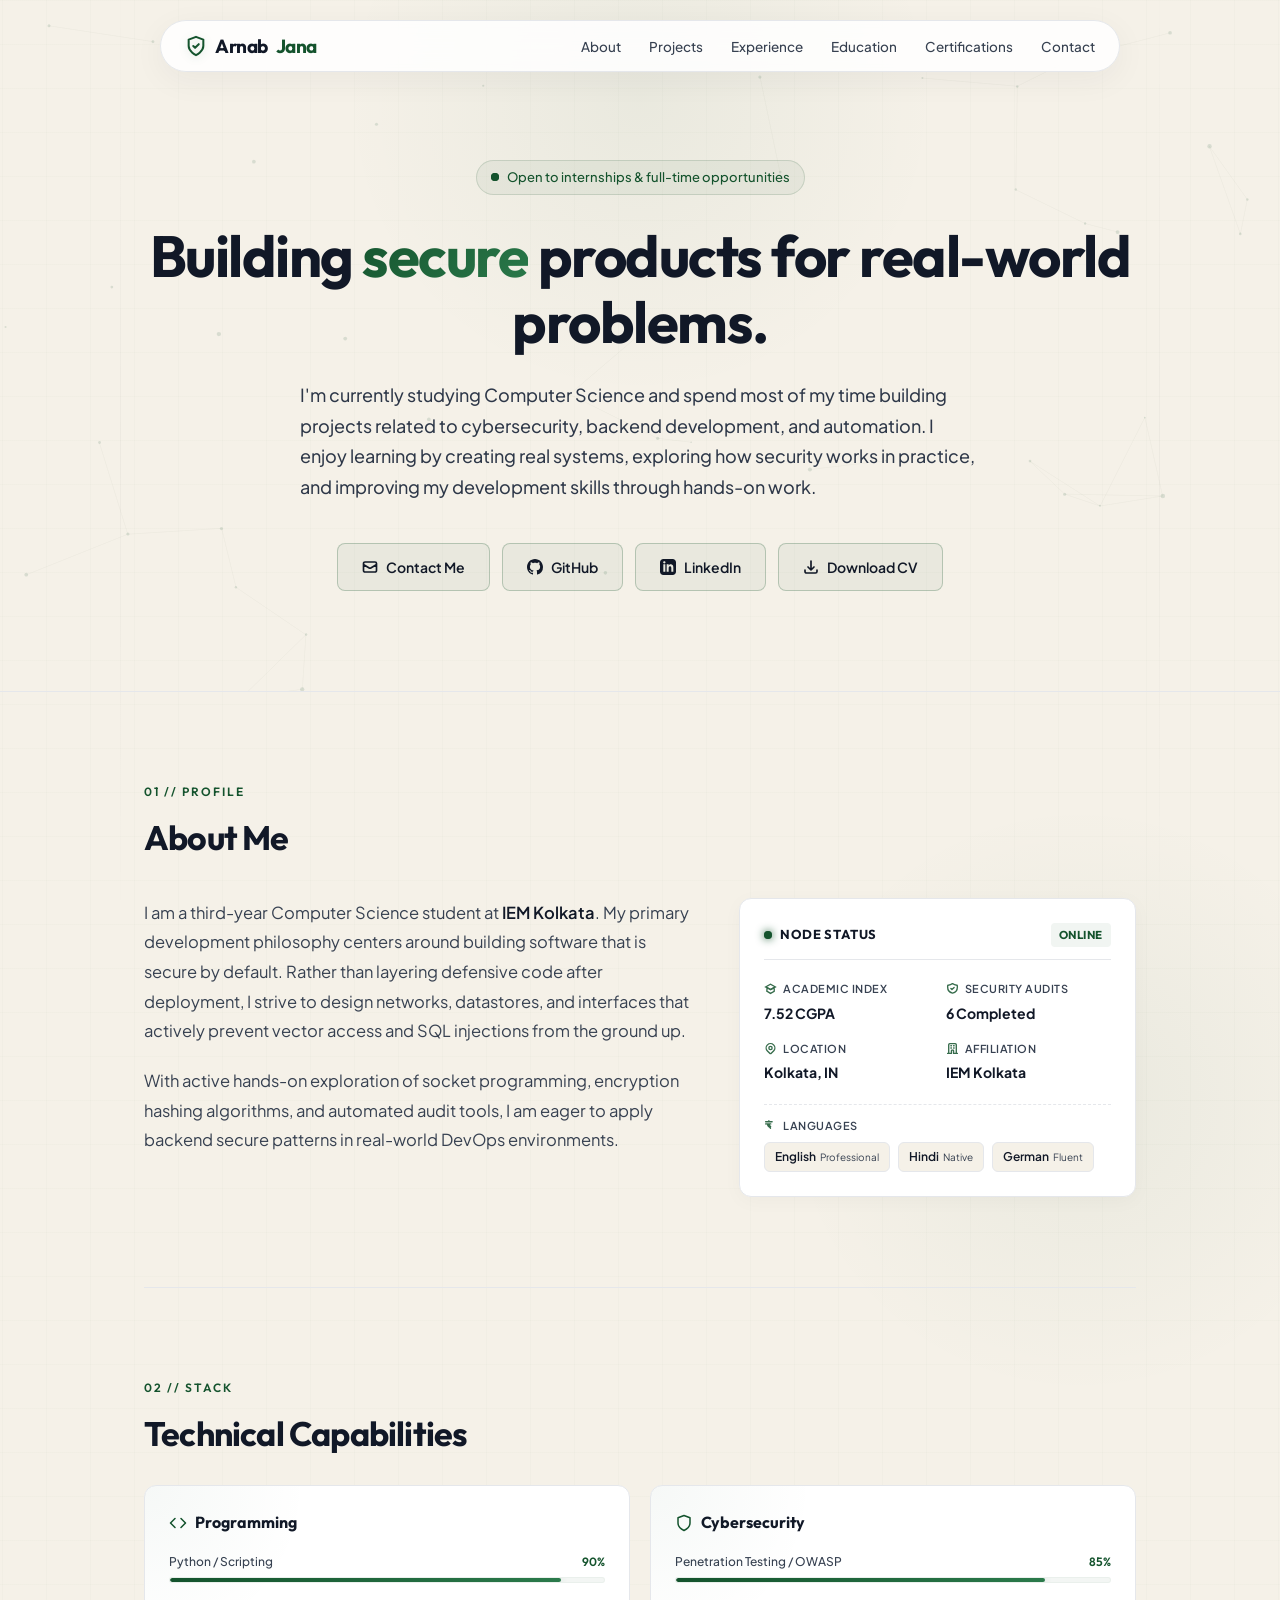
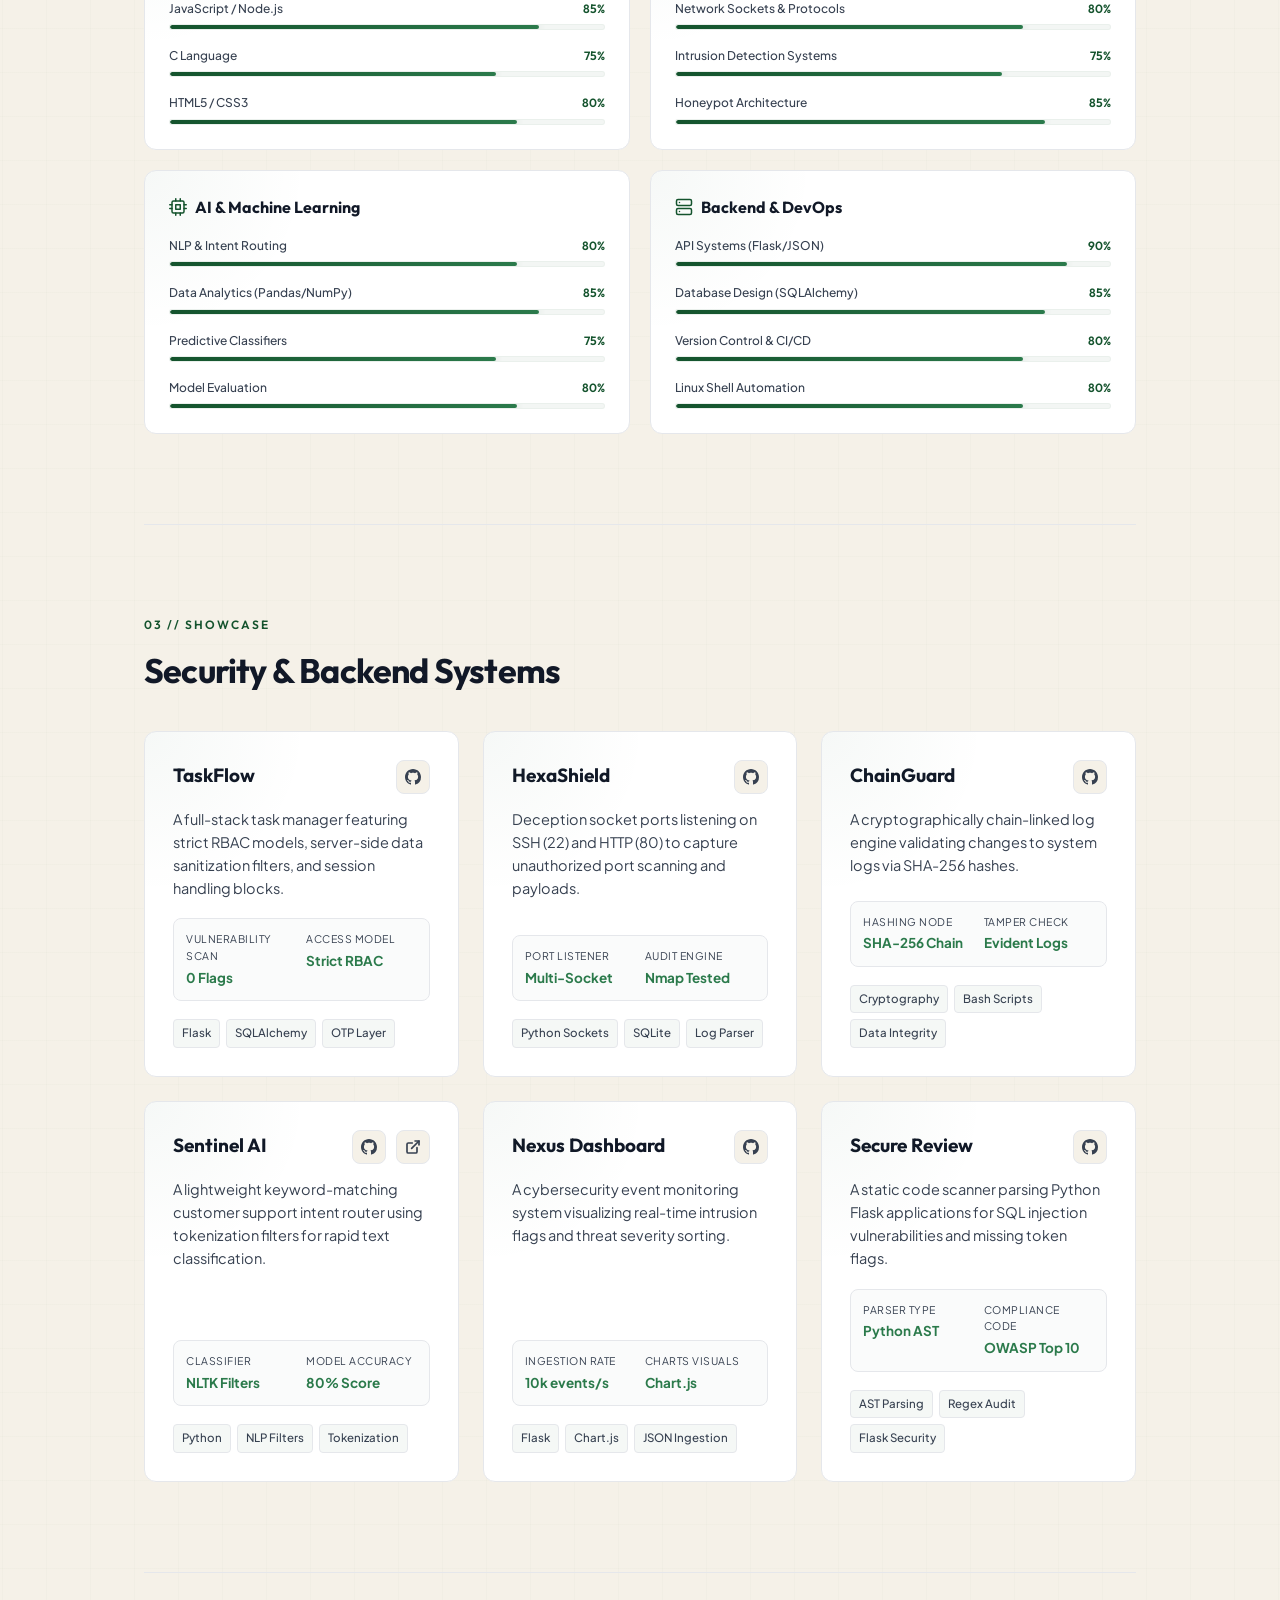
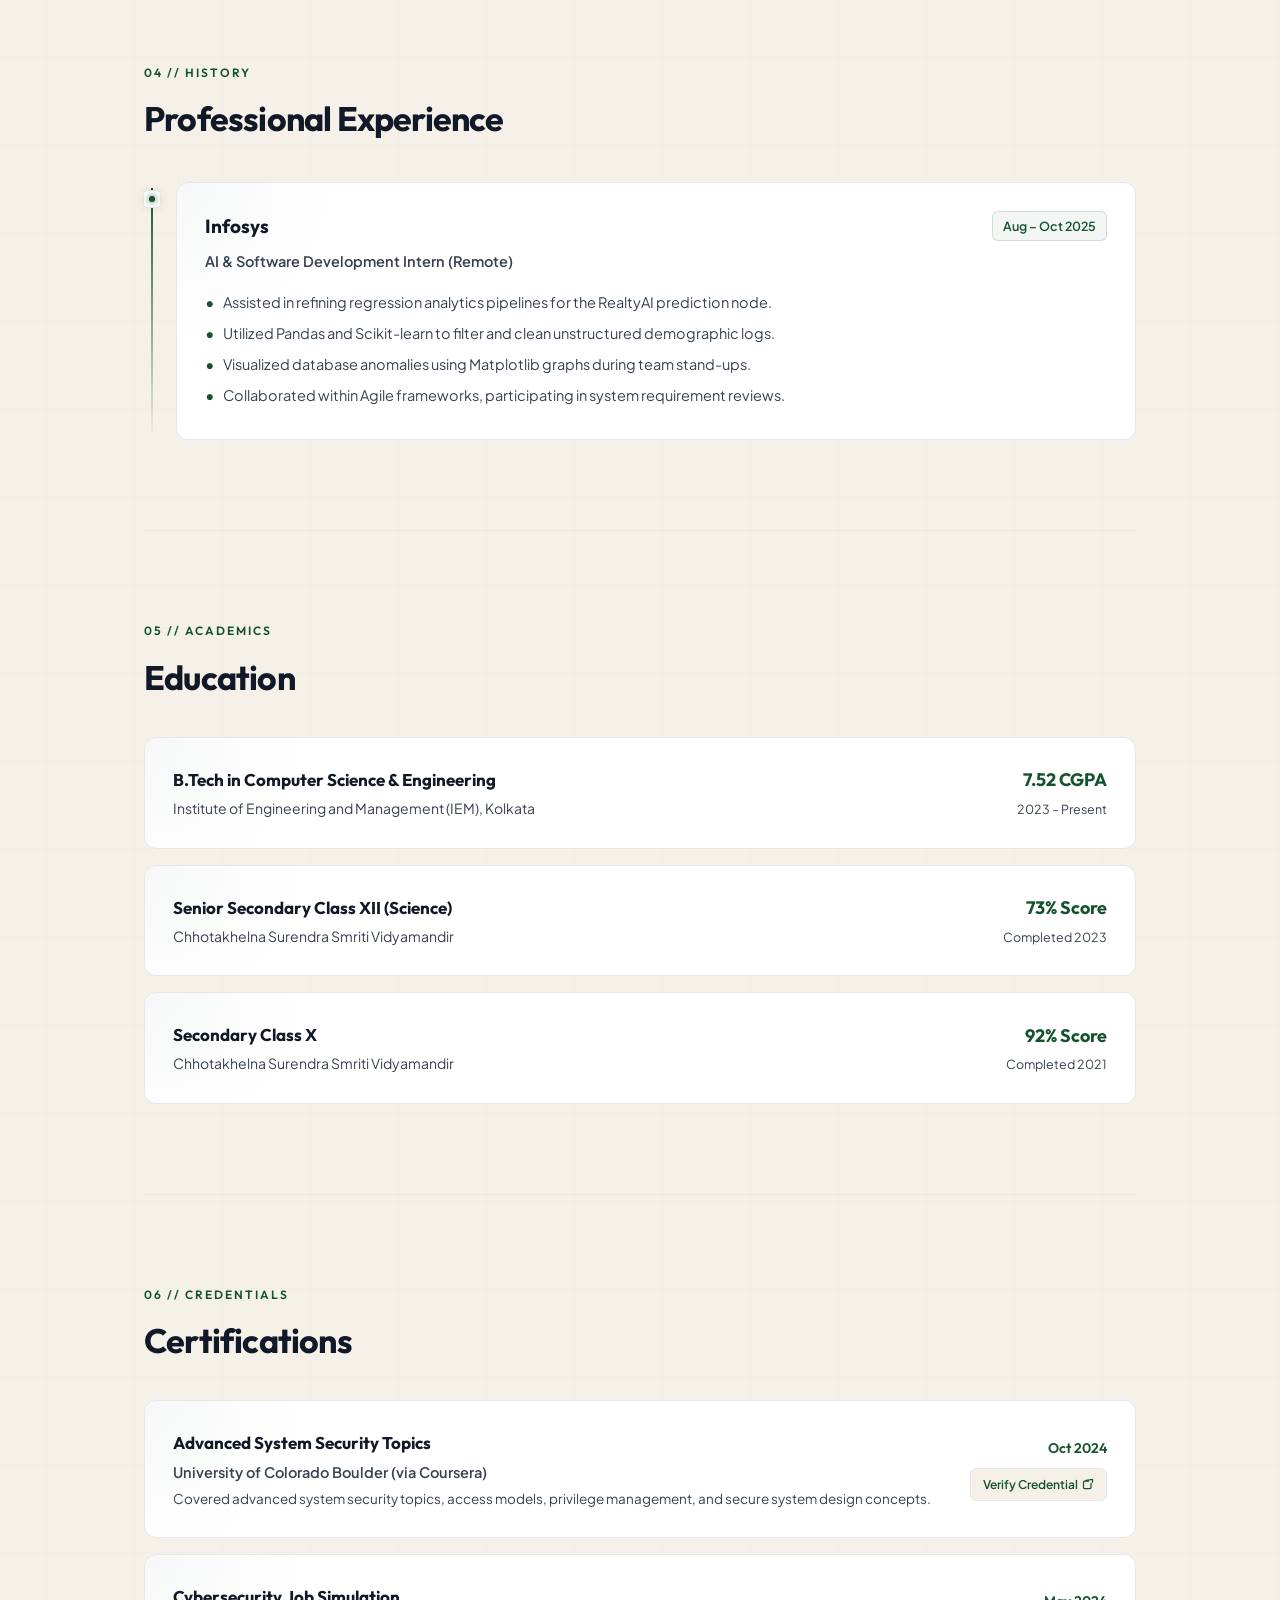
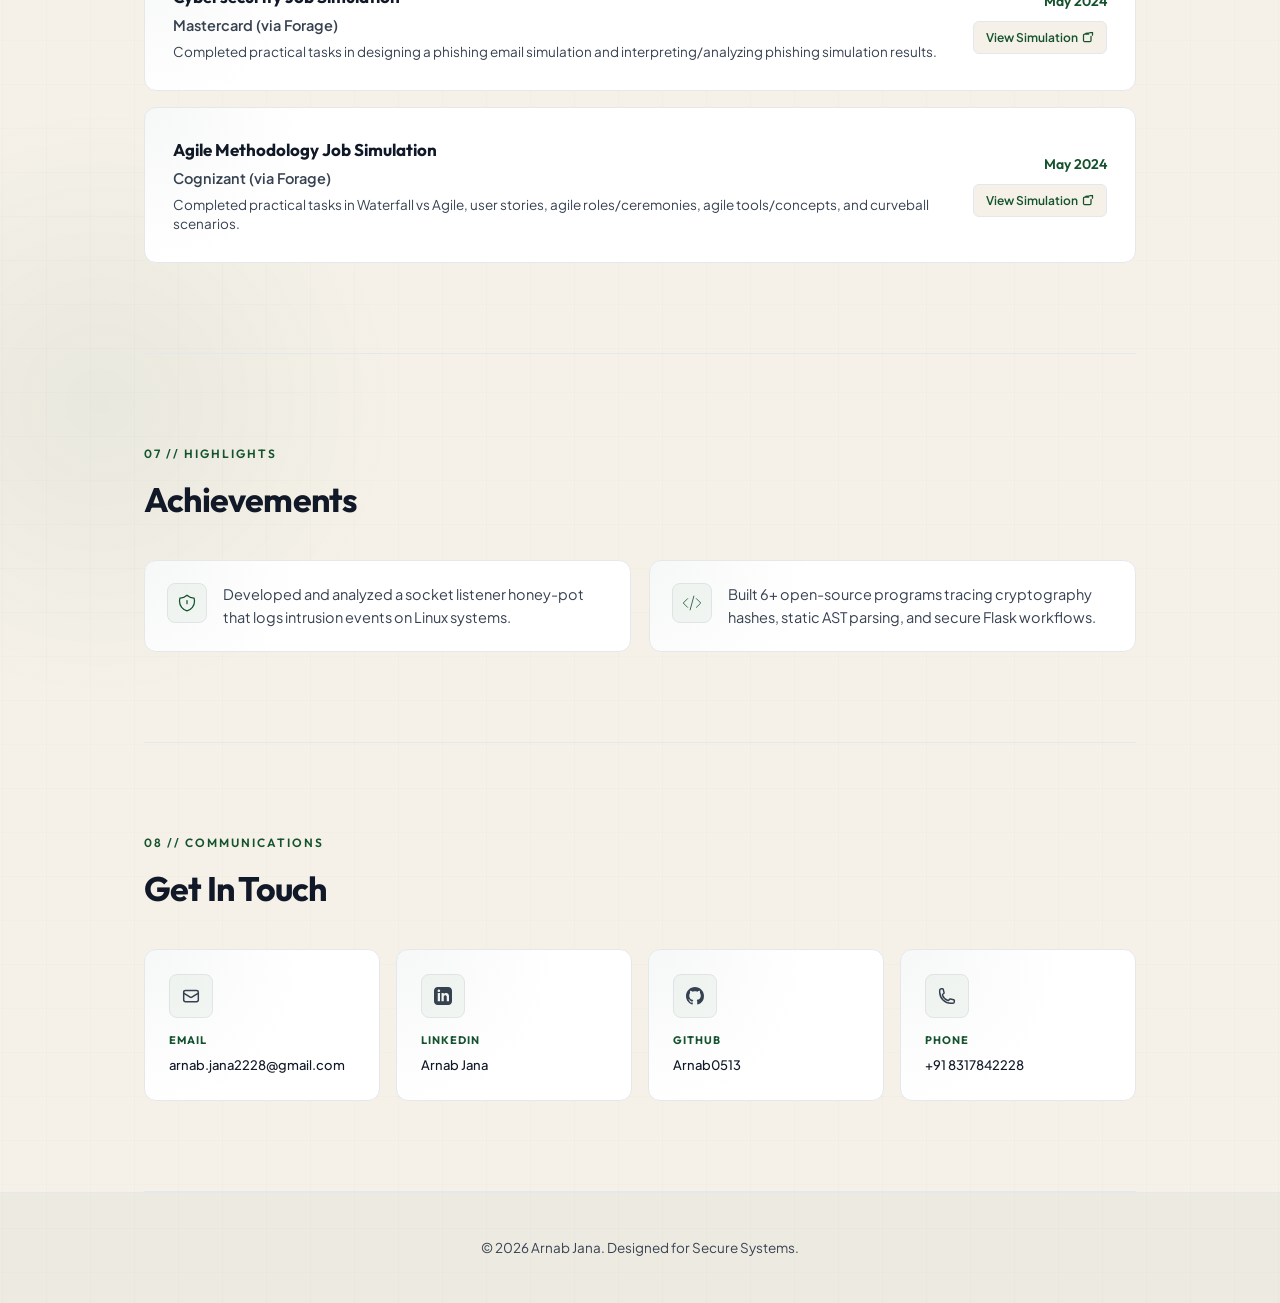
==== commit 420c9fa4: "Left-align hero description for clean paragraph readability" ====
--- a/weside.html
+++ b/weside.html
@@ -285,6 +285,7 @@
       margin: 0 auto 40px;
       font-weight: 450; /* Slightly bolder for better legibility */
       line-height: 1.7;
+      text-align: left;
     }
 
     /* Standardized Call To Action Row */
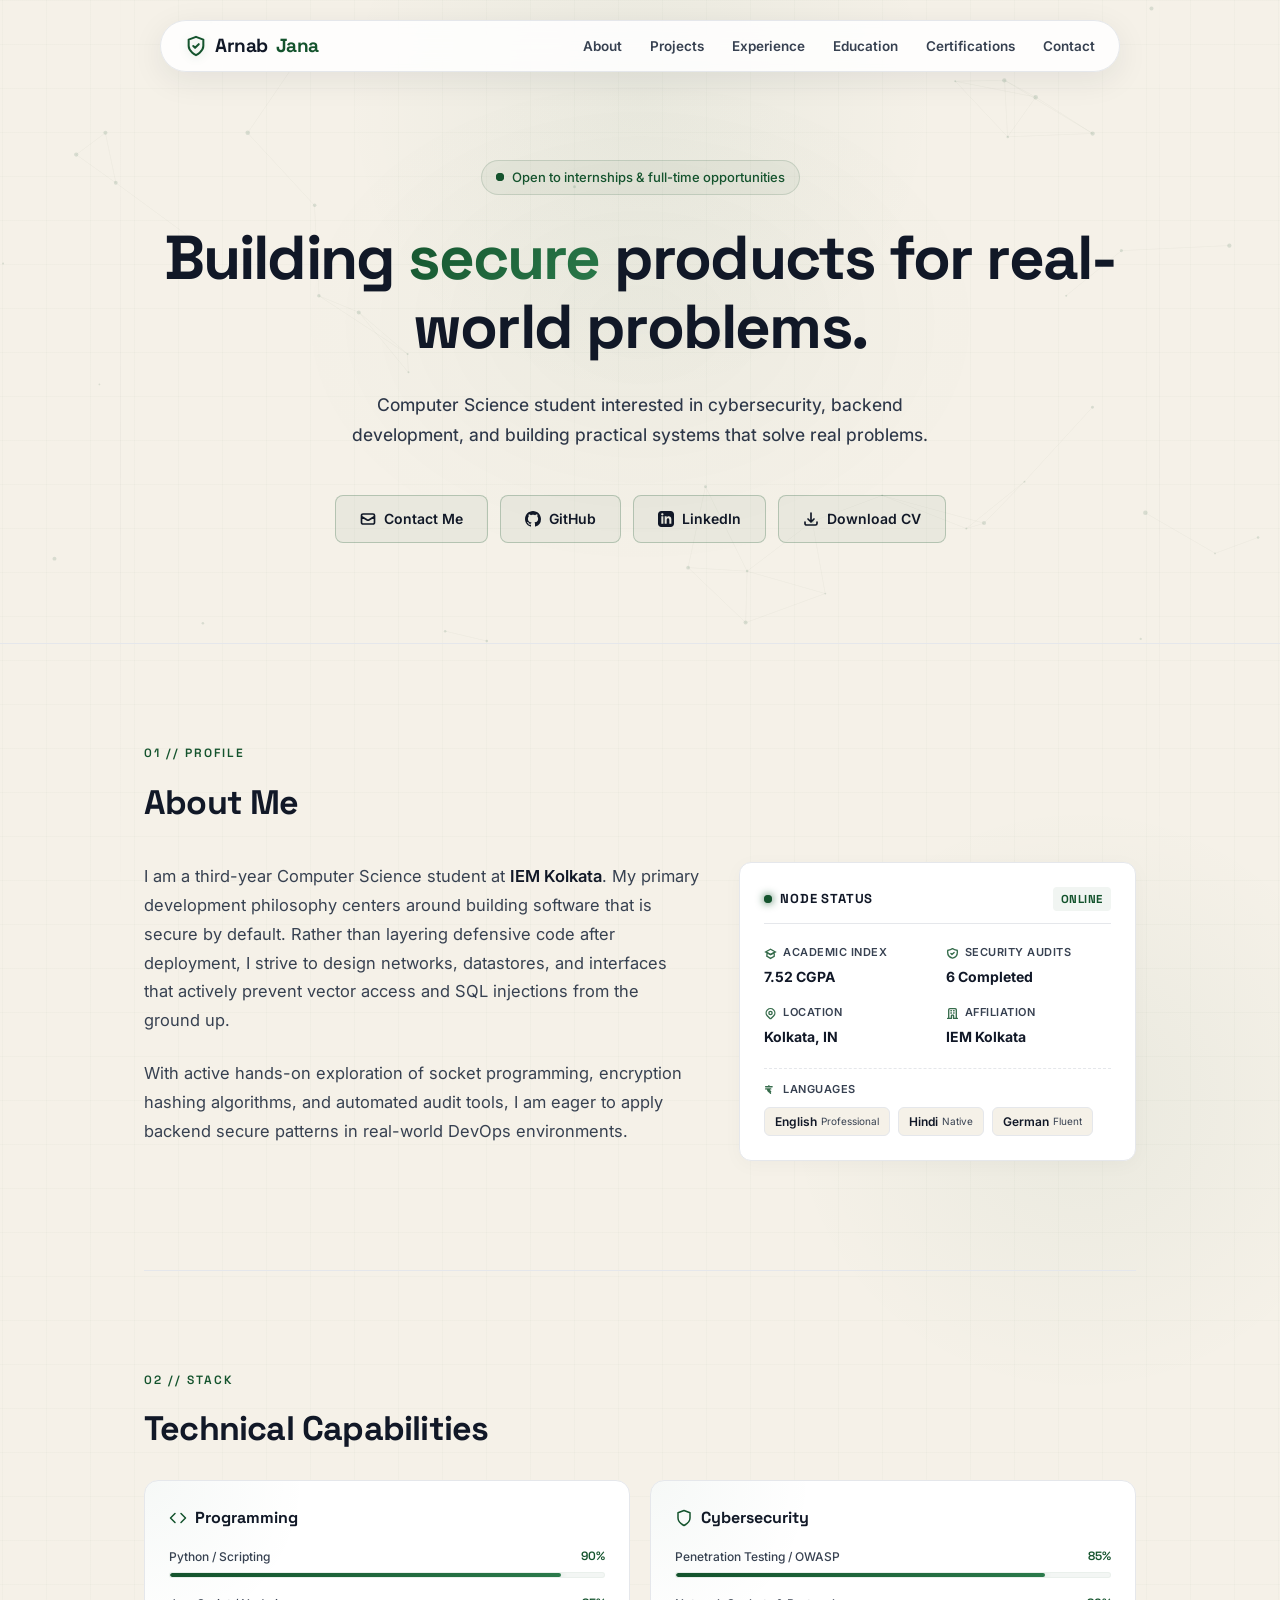
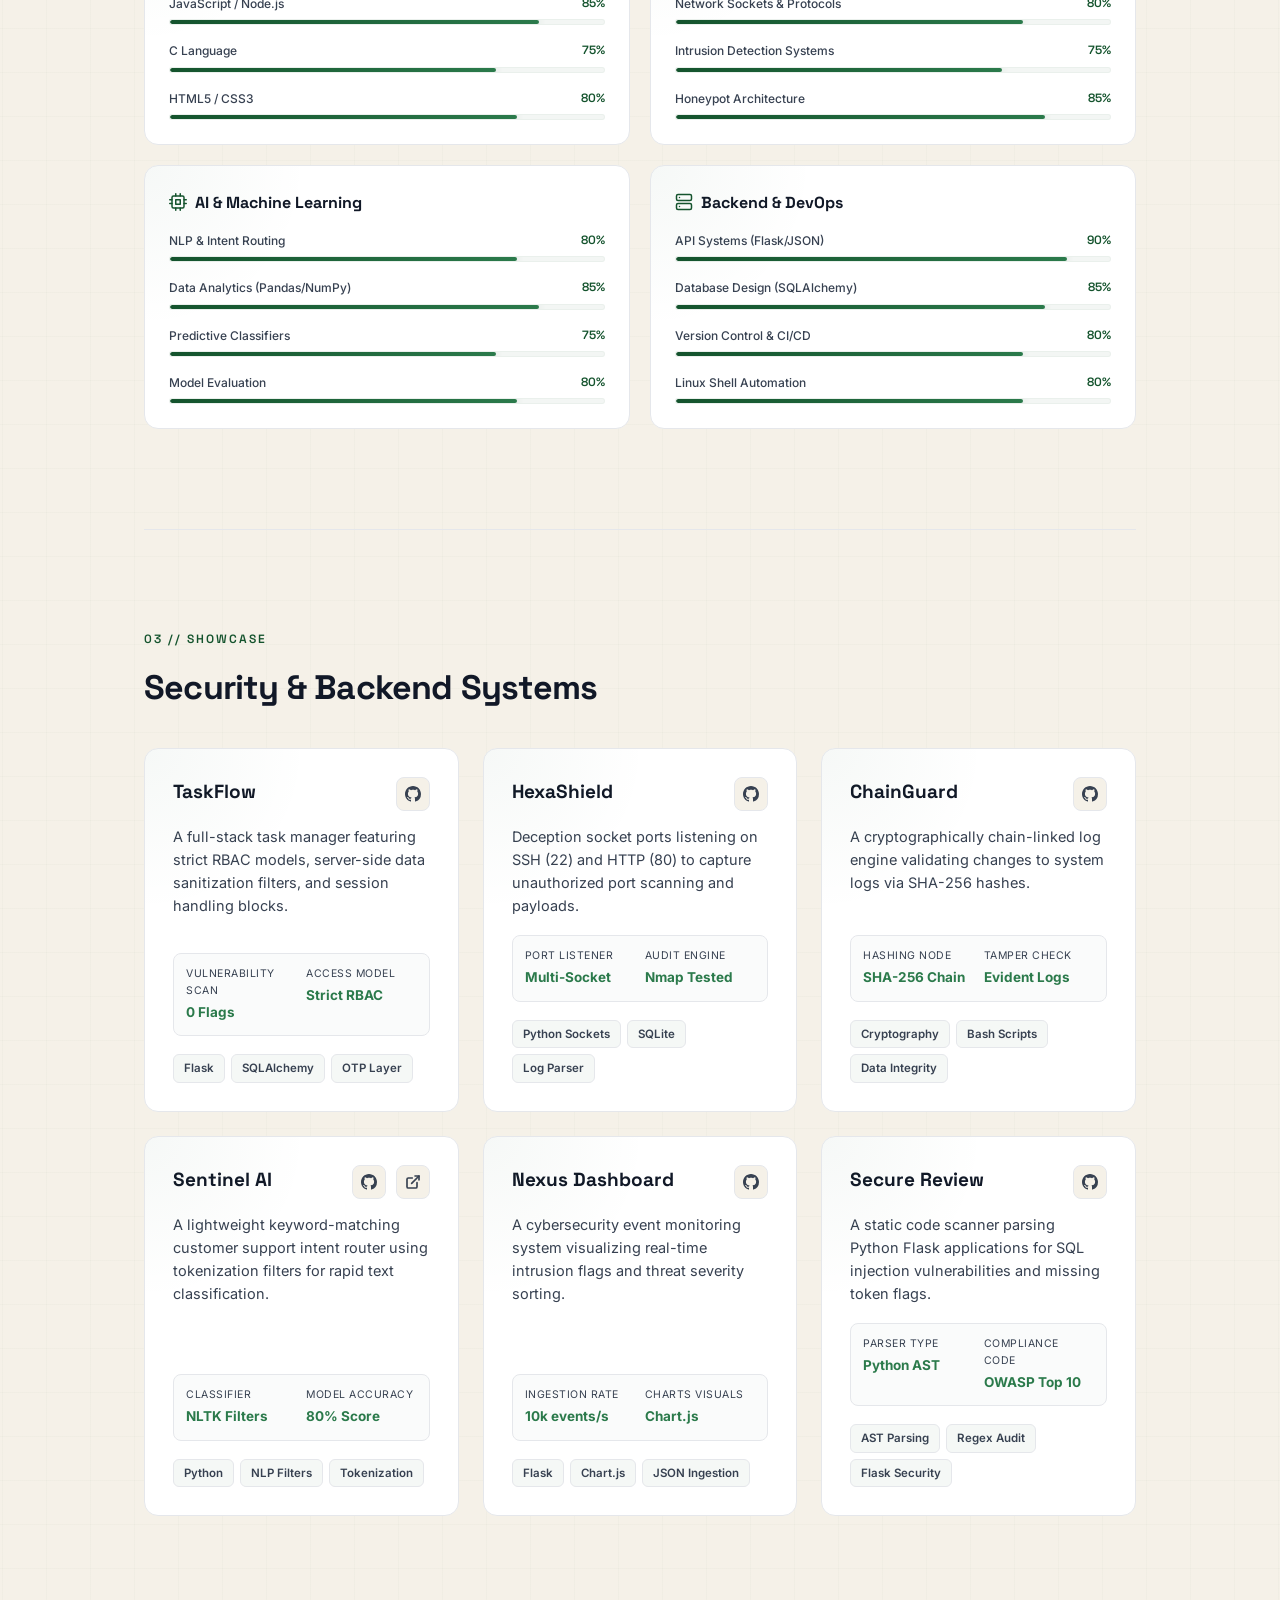
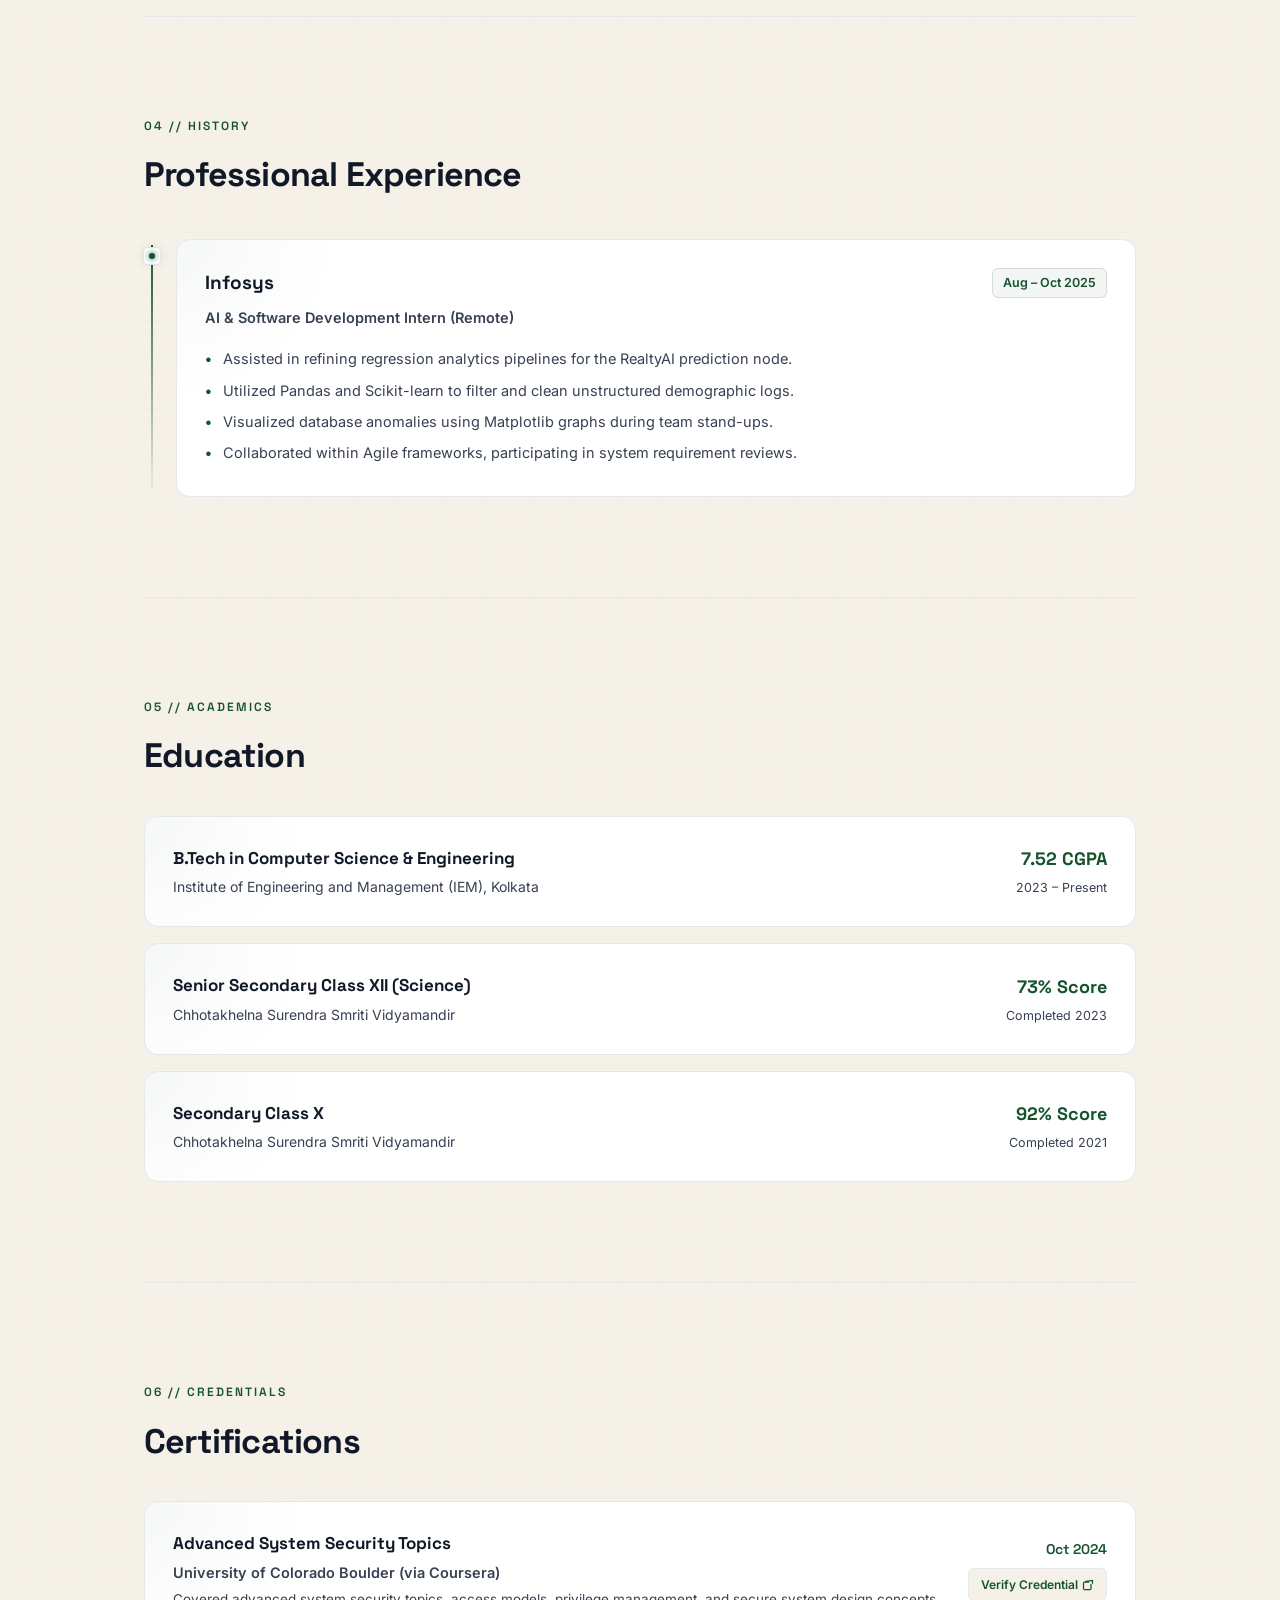
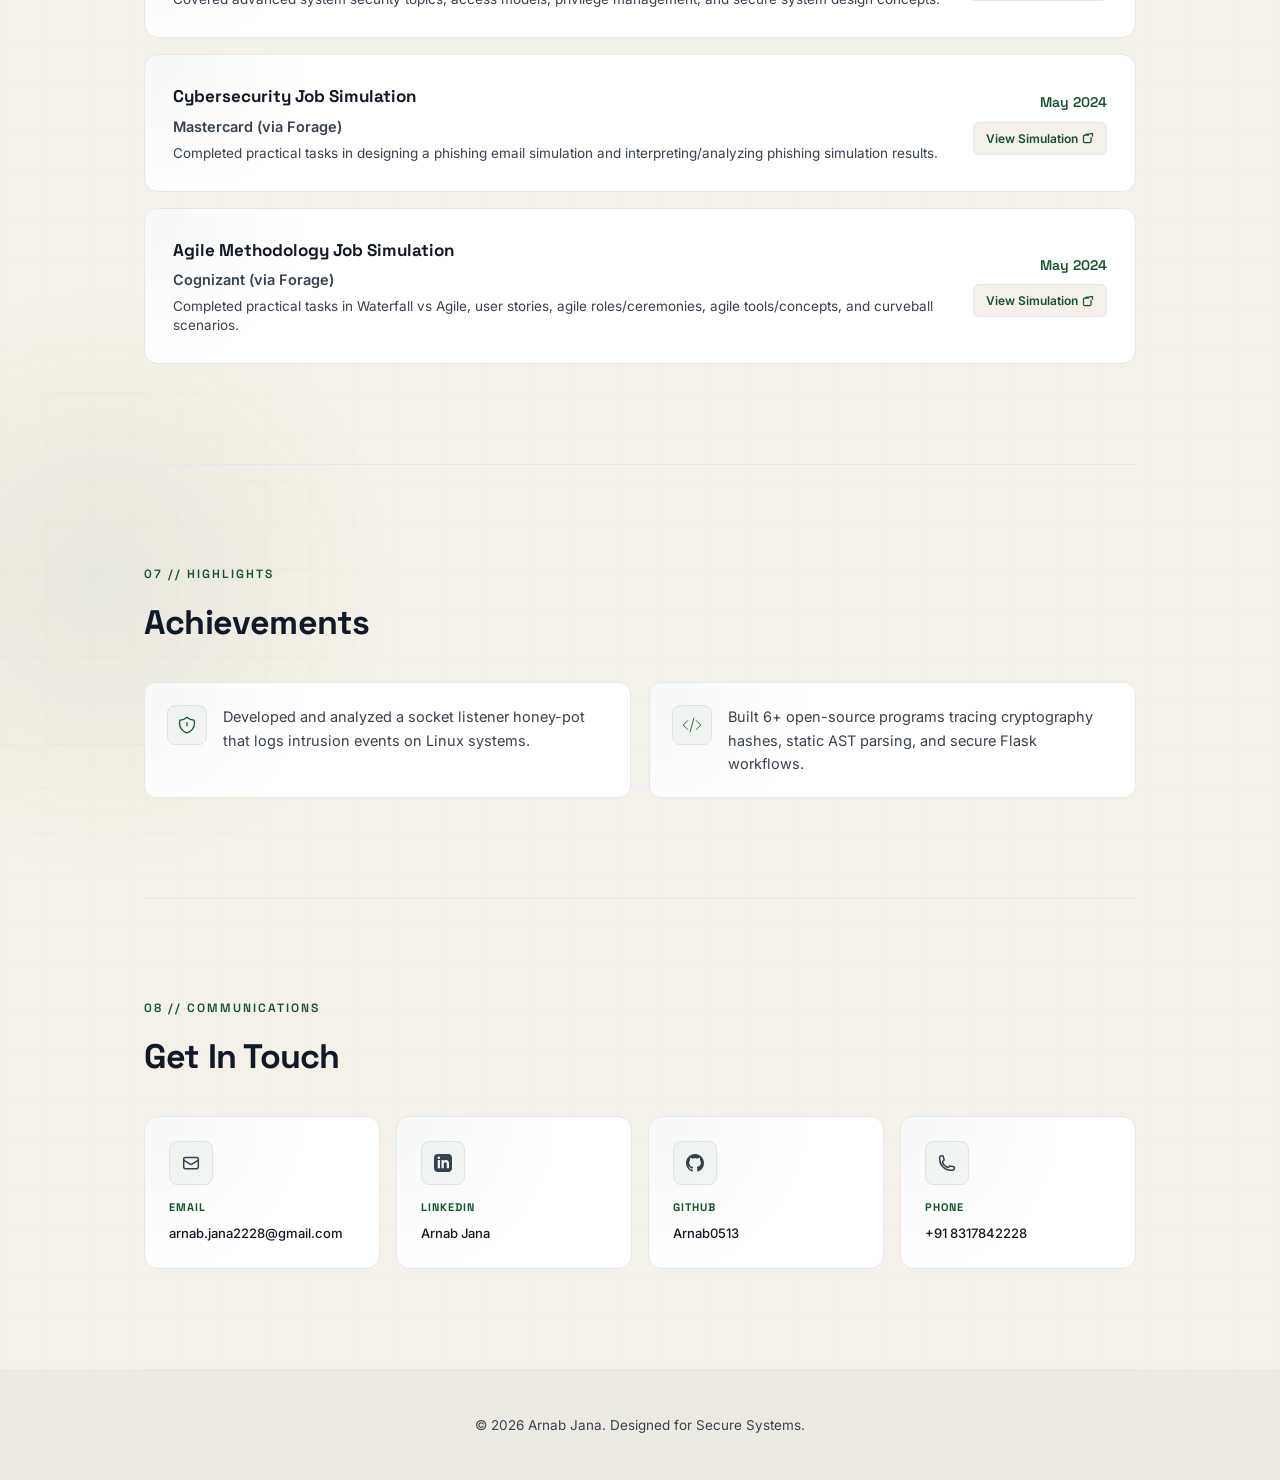
==== commit 2eabcee8: "Refine portfolio UI: update typography to Space Grotesk + Inter, improve spacing, polish navbar/card" ====
--- a/weside.html
+++ b/weside.html
@@ -8,7 +8,7 @@
   <!-- Premium Fonts -->
   <link rel="preconnect" href="https://fonts.googleapis.com">
   <link rel="preconnect" href="https://fonts.gstatic.com" crossorigin>
-  <link href="https://fonts.googleapis.com/css2?family=Plus+Jakarta+Sans:wght@300;400;500;600;700;800&family=Outfit:wght@300;400;500;600;700;800&display=swap" rel="stylesheet">
+  <link href="https://fonts.googleapis.com/css2?family=Space+Grotesk:wght@300;400;500;600;700&family=Inter:wght@300;400;500;600;700;800&display=swap" rel="stylesheet">
   
   <style>
     /* CSS Variables & Core Theme */
@@ -19,13 +19,13 @@
       --primary: #1F2937;
       --accent: #14532D; /* Forest Green Accent */
       --accent-secondary: #2B7A4B; /* Elegant Green Highlight */
-      --accent-glow: rgba(20, 83, 45, 0.05);
+      --accent-glow: rgba(20, 83, 45, 0.08);
       --text: #111827;
-      --text-muted: #374151; /* Dark charcoal color to make all secondary/body content clearly visible on cream background */
+      --text-muted: #374151;
       --border: #E5E7EB;
       --border-hover: rgba(20, 83, 45, 0.35);
-      --font-heading: 'Outfit', system-ui, -apple-system, sans-serif;
-      --font-body: 'Plus Jakarta Sans', system-ui, -apple-system, sans-serif;
+      --font-heading: 'Space Grotesk', system-ui, -apple-system, sans-serif;
+      --font-body: 'Inter', system-ui, -apple-system, sans-serif;
     }
 
     * {
@@ -39,8 +39,8 @@
       background-color: var(--bg);
       /* Cyber Grid Background Pattern */
       background-image: 
-        linear-gradient(rgba(20, 83, 45, 0.015) 1px, transparent 1px),
-        linear-gradient(90deg, rgba(20, 83, 45, 0.015) 1px, transparent 1px);
+        linear-gradient(rgba(20, 83, 45, 0.02) 1px, transparent 1px),
+        linear-gradient(90deg, rgba(20, 83, 45, 0.02) 1px, transparent 1px);
       background-size: 44px 44px;
       background-position: center top;
       color: var(--text);
@@ -131,7 +131,7 @@
       border-radius: 100px;
       z-index: 1000;
       padding: 10px 24px;
-      box-shadow: 0 8px 32px rgba(31, 41, 55, 0.05);
+      box-shadow: 0 8px 32px rgba(31, 41, 55, 0.08);
       transition: all 0.3s cubic-bezier(0.4, 0, 0.2, 1);
     }
 
@@ -173,7 +173,7 @@
     .nav-links a {
       color: var(--text-muted);
       font-size: 13.5px;
-      font-weight: 500;
+      font-weight: 600;
       text-decoration: none;
       transition: color 0.2s ease;
       position: relative;
@@ -264,11 +264,11 @@
 
     h1 {
       font-family: var(--font-heading);
-      font-size: 58px;
+      font-size: 62px;
       font-weight: 700;
-      line-height: 1.15;
-      letter-spacing: -1.5px;
-      margin-bottom: 24px;
+      line-height: 1.12;
+      letter-spacing: -1.8px;
+      margin-bottom: 28px;
       color: var(--text);
     }
 
@@ -279,13 +279,27 @@
     }
 
     .hero-desc {
-      font-size: 18px;
-      color: #2D3748; /* Dark slate color to ensure high visibility and contrast on cream background */
-      max-width: 680px;
-      margin: 0 auto 40px;
-      font-weight: 450; /* Slightly bolder for better legibility */
-      line-height: 1.7;
-      text-align: left;
+      font-size: 17.5px;
+      color: #2D3748;
+      max-width: 620px;
+      margin: 0 auto 44px;
+      font-weight: 450;
+      line-height: 1.75;
+      text-align: center;
+    }
+
+    /* Soft radial glow behind hero content */
+    .hero::after {
+      content: '';
+      position: absolute;
+      top: 50%;
+      left: 50%;
+      transform: translate(-50%, -50%);
+      width: 700px;
+      height: 500px;
+      background: radial-gradient(ellipse, rgba(20, 83, 45, 0.04) 0%, transparent 70%);
+      pointer-events: none;
+      z-index: -1;
     }
 
     /* Standardized Call To Action Row */
@@ -324,7 +338,7 @@
 
     /* SECTION LAYOUTS */
     section {
-      padding: 90px 0;
+      padding: 100px 0;
       border-bottom: 1px solid var(--border);
       position: relative;
     }
@@ -340,7 +354,7 @@
       letter-spacing: 2px;
       text-transform: uppercase;
       color: var(--accent);
-      margin-bottom: 10px;
+      margin-bottom: 12px;
       display: block;
     }
 
@@ -350,23 +364,24 @@
       font-weight: 700;
       letter-spacing: -0.8px;
       color: var(--text);
+      margin-bottom: 8px;
     }
 
     /* CLASSIC GLASSMOPRHISM CARD WITH MOUSE HOVER GLOW */
     .glass-card {
       background: var(--surface);
       border: 1px solid var(--border);
-      border-radius: 12px;
+      border-radius: 14px;
       padding: 28px;
       position: relative;
       overflow: hidden;
-      transition: all 0.3s cubic-bezier(0.4, 0, 0.2, 1);
+      transition: border-color 0.3s ease, transform 0.3s ease, box-shadow 0.35s ease;
     }
 
     .glass-card:hover {
       border-color: var(--border-hover);
-      transform: translateY(-3px);
-      box-shadow: 0 10px 30px rgba(31, 41, 55, 0.05);
+      transform: translateY(-2px);
+      box-shadow: 0 8px 24px rgba(20, 83, 45, 0.06);
     }
 
     /* Card Radial Glow Effect Tracked via JS */
@@ -397,11 +412,11 @@
     .about-bio {
       font-size: 16.5px;
       color: var(--text-muted);
-      line-height: 1.8;
+      line-height: 1.75;
     }
 
     .about-bio p {
-      margin-bottom: 20px;
+      margin-bottom: 24px;
     }
 
     .about-bio strong {
@@ -599,11 +614,12 @@
     .tag {
       background: rgba(20, 83, 45, 0.03);
       border: 1px solid var(--border);
-      border-radius: 6px;
+      border-radius: 8px;
       padding: 6px 12px;
       font-size: 13px;
+      font-weight: 600;
       color: var(--text-muted);
-      transition: all 0.2s ease;
+      transition: border-color 0.25s ease, color 0.25s ease, background 0.25s ease;
     }
 
     .tag:hover {
@@ -770,11 +786,16 @@
     .proj-tag {
       background: rgba(20, 83, 45, 0.04);
       border: 1px solid var(--border);
-      border-radius: 4px;
-      padding: 4px 8px;
+      border-radius: 6px;
+      padding: 4px 10px;
       font-size: 11.5px;
-      font-weight: 500;
+      font-weight: 600;
       color: var(--text-muted);
+      transition: border-color 0.2s ease;
+    }
+
+    .proj-tag:hover {
+      border-color: rgba(20, 83, 45, 0.25);
     }
 
     /* EXPERIENCE TIMELINE */
@@ -1145,7 +1166,8 @@
     /* RESPONSIVE BREAKPOINTS */
     @media (max-width: 900px) {
       h1 {
-        font-size: 46px;
+        font-size: 50px;
+        letter-spacing: -1.2px;
       }
       .hero {
         padding: 130px 0 80px;
@@ -1158,7 +1180,7 @@
 
     @media (max-width: 640px) {
       h1 {
-        font-size: 34px;
+        font-size: 36px;
         letter-spacing: -0.8px;
       }
       nav {
@@ -1183,6 +1205,29 @@
         text-align: left;
       }
     }
+
+    /* Subtle Fade-In Animation */
+    @keyframes fadeInUp {
+      from {
+        opacity: 0;
+        transform: translateY(20px);
+      }
+      to {
+        opacity: 1;
+        transform: translateY(0);
+      }
+    }
+
+    .fade-section {
+      opacity: 0;
+      transform: translateY(20px);
+      transition: opacity 0.6s ease, transform 0.6s ease;
+    }
+
+    .fade-section.visible {
+      opacity: 1;
+      transform: translateY(0);
+    }
   </style>
 </head>
 <body>
@@ -1228,7 +1273,7 @@
       <h1>Building <span class="gradient-text">secure</span> products for real-world problems.</h1>
       
       <p class="hero-desc">
-        I'm currently studying Computer Science and spend most of my time building projects related to cybersecurity, backend development, and automation. I enjoy learning by creating real systems, exploring how security works in practice, and improving my development skills through hands-on work.
+        Computer Science student interested in cybersecurity, backend development, and building practical systems that solve real problems.
       </p>
 
       <!-- Aligned Call To Action Button Row -->
@@ -1987,6 +2032,21 @@
       requestAnimationFrame(animateNetwork);
     }
     animateNetwork();
+
+    // 3. Subtle Fade-In on Scroll
+    const fadeSections = document.querySelectorAll('section');
+    fadeSections.forEach(s => s.classList.add('fade-section'));
+
+    const fadeObserver = new IntersectionObserver((entries) => {
+      entries.forEach(entry => {
+        if (entry.isIntersecting) {
+          entry.target.classList.add('visible');
+          fadeObserver.unobserve(entry.target);
+        }
+      });
+    }, { threshold: 0.08 });
+
+    fadeSections.forEach(s => fadeObserver.observe(s));
   </script>
 
 </body>
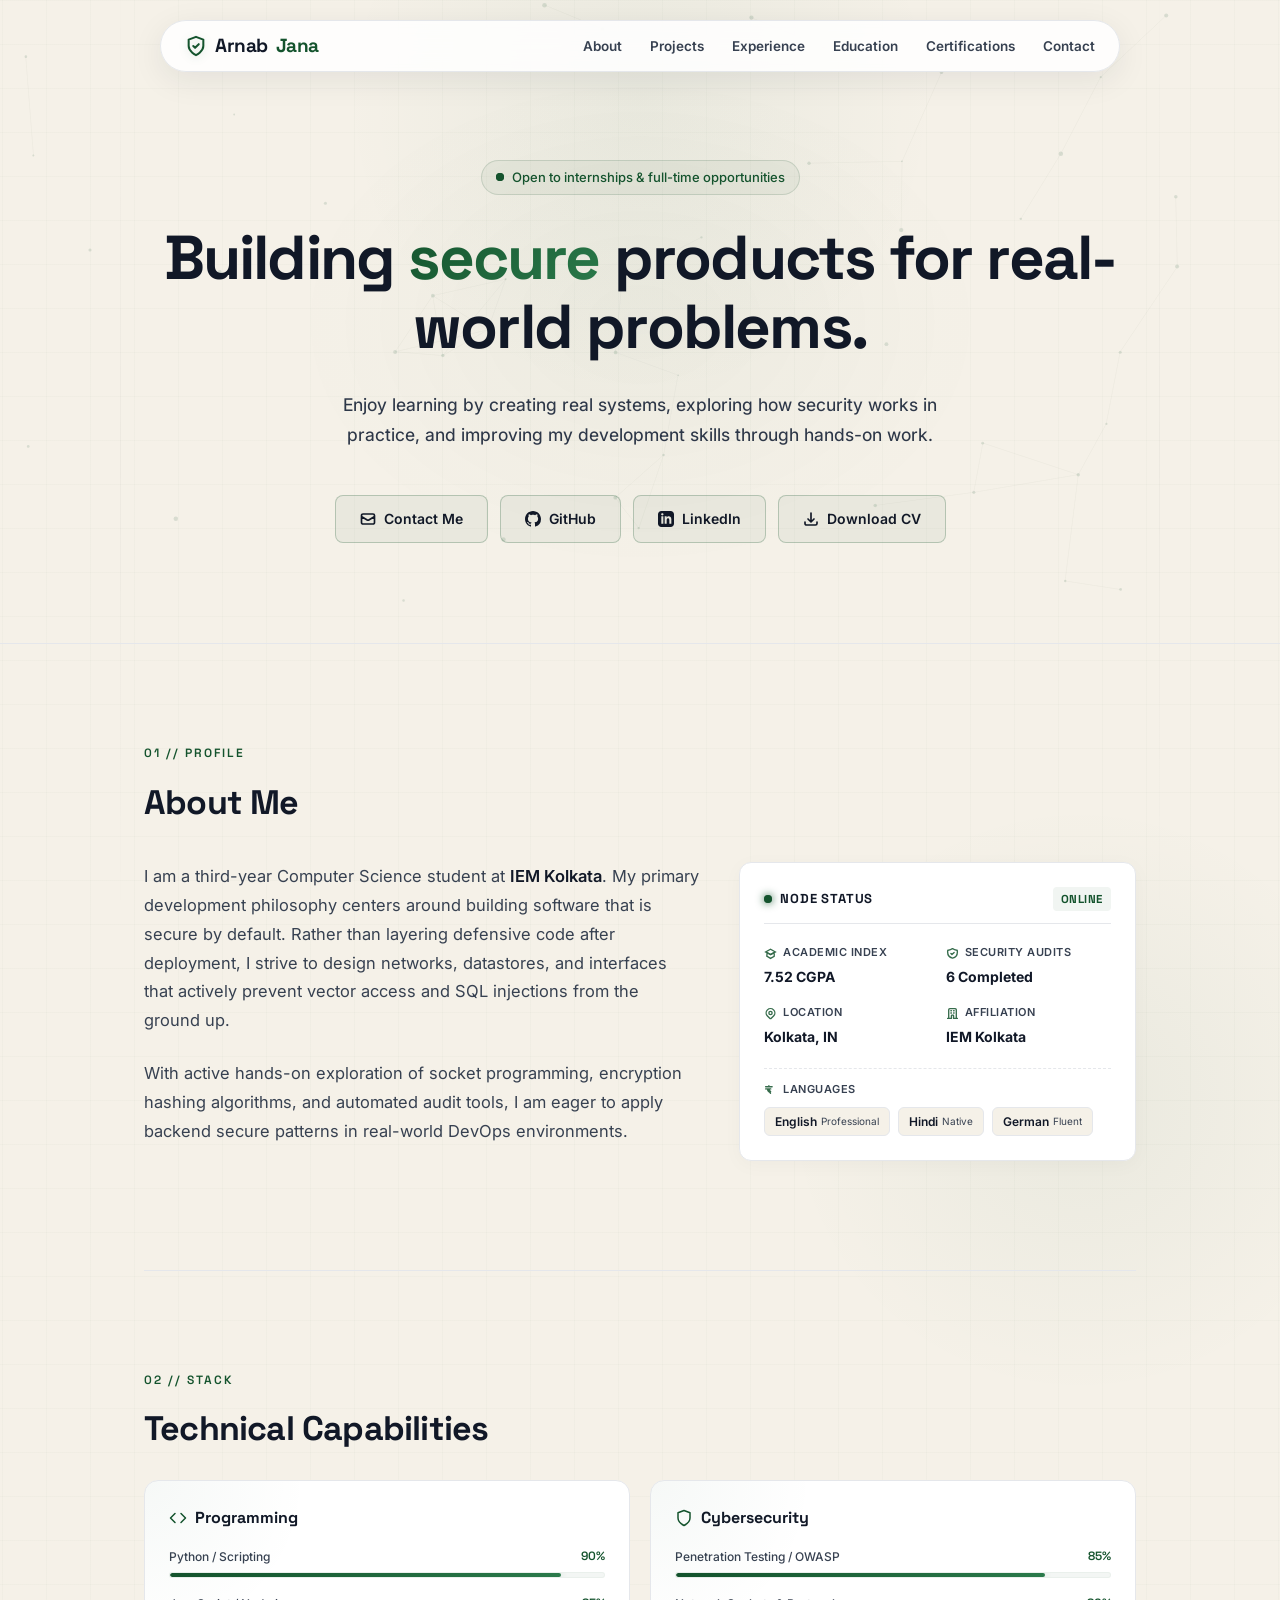
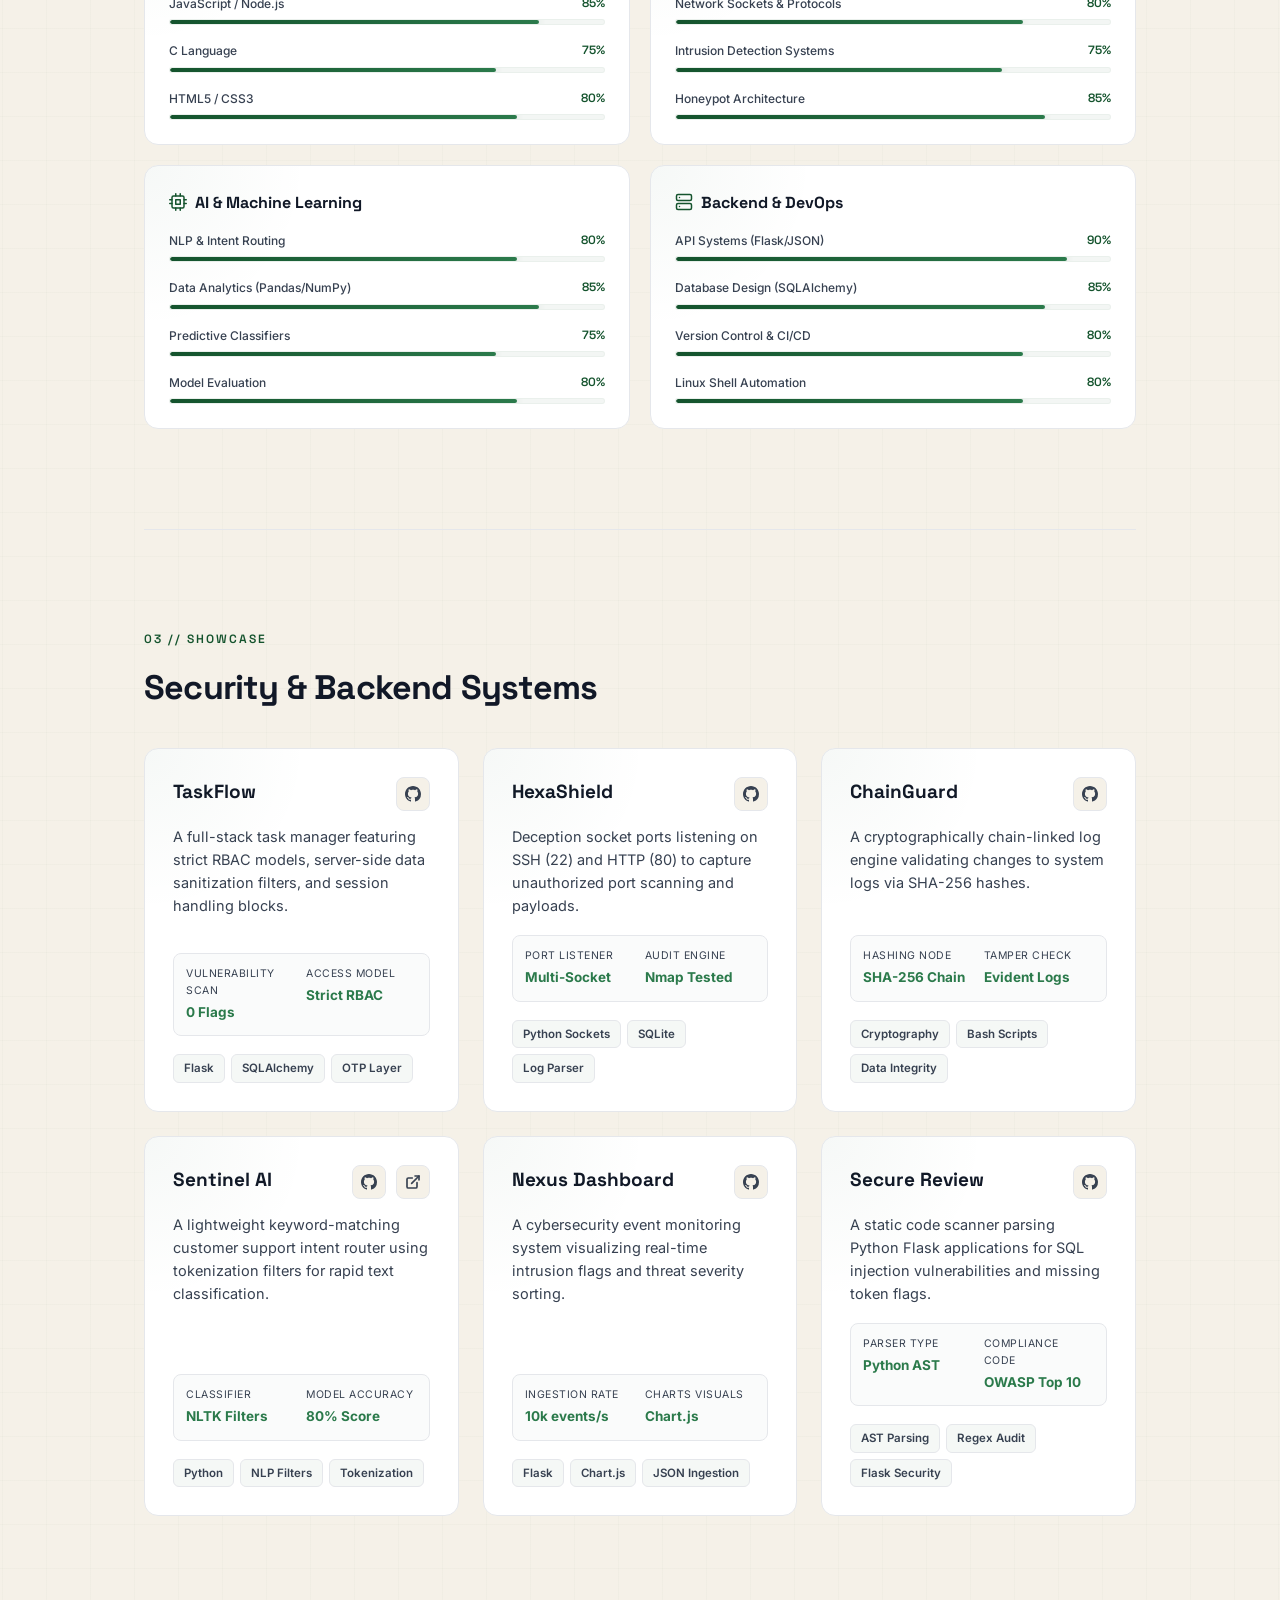
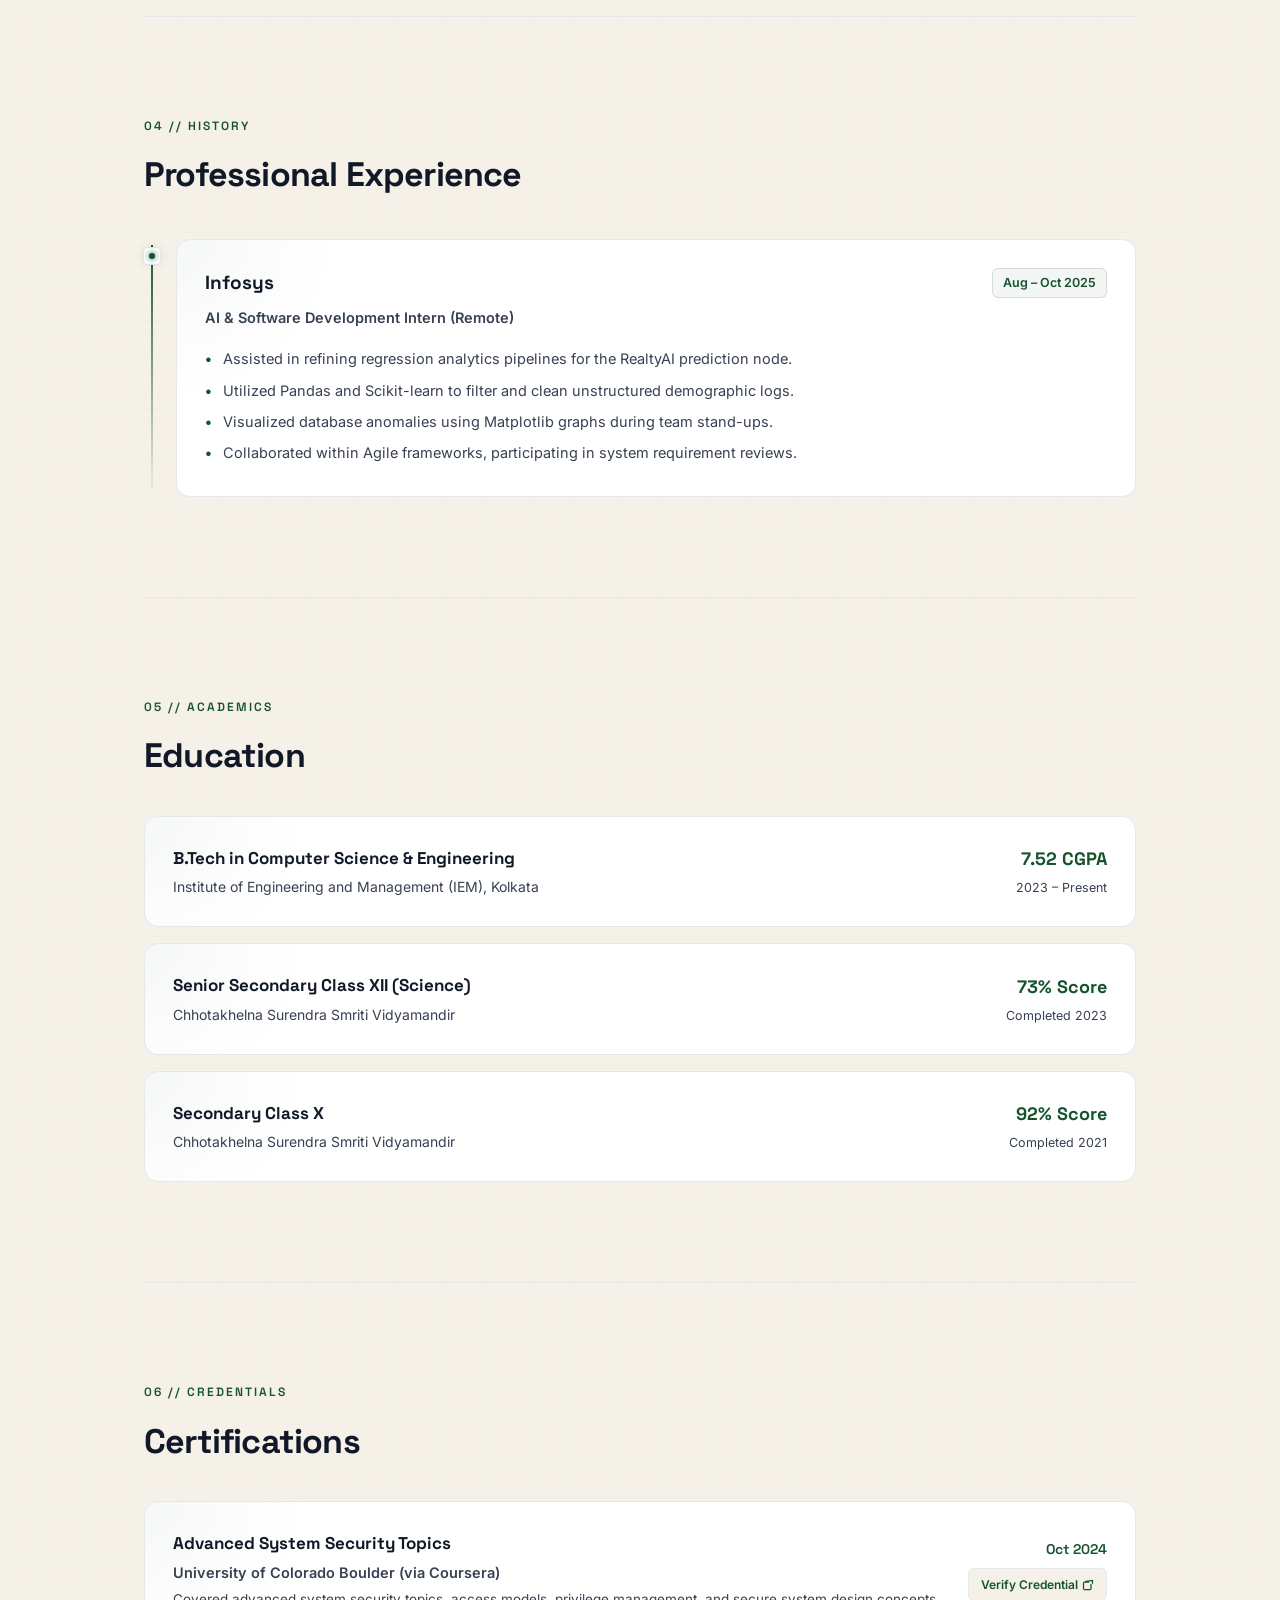
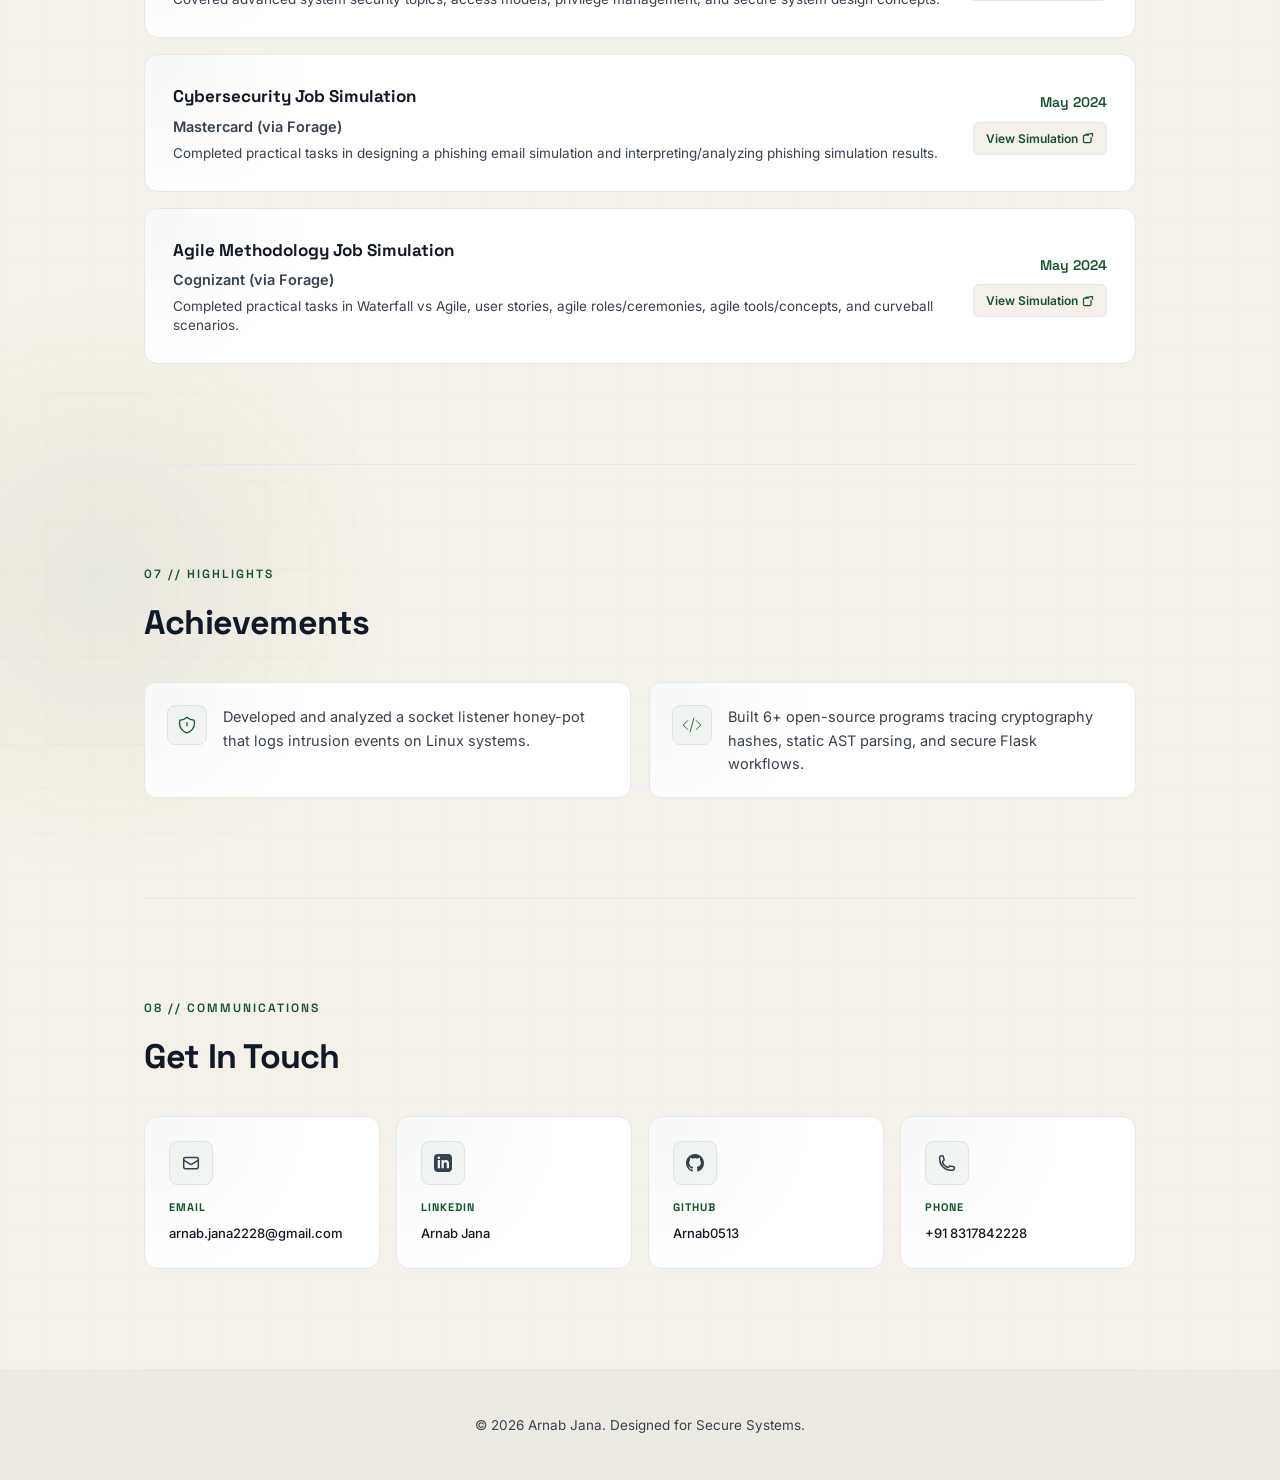
==== commit df05cb14: "Update hero description text and implement reveal-on-scroll-up sticky navbar" ====
--- a/weside.html
+++ b/weside.html
@@ -118,7 +118,7 @@
 
     /* FLOATING NAVBAR */
     nav {
-      position: absolute;
+      position: fixed;
       top: 20px;
       left: 50%;
       transform: translateX(-50%);
@@ -133,6 +133,10 @@
       padding: 10px 24px;
       box-shadow: 0 8px 32px rgba(31, 41, 55, 0.08);
       transition: all 0.3s cubic-bezier(0.4, 0, 0.2, 1);
+    }
+
+    nav.nav-hidden {
+      transform: translate(-50%, -150%);
     }
 
     .nav-inner {
@@ -1273,7 +1277,7 @@
       <h1>Building <span class="gradient-text">secure</span> products for real-world problems.</h1>
       
       <p class="hero-desc">
-        Computer Science student interested in cybersecurity, backend development, and building practical systems that solve real problems.
+        Enjoy learning by creating real systems, exploring how security works in practice, and improving my development skills through hands-on work.
       </p>
 
       <!-- Aligned Call To Action Button Row -->
@@ -2047,6 +2051,31 @@
     }, { threshold: 0.08 });
 
     fadeSections.forEach(s => fadeObserver.observe(s));
+
+    // 4. Smart Navbar: Hide on scroll down, show on scroll up
+    let lastScrollY = window.scrollY;
+    const navbarElement = document.querySelector('nav');
+
+    window.addEventListener('scroll', () => {
+      const currentScrollY = window.scrollY;
+      
+      // If close to the top, show the navbar
+      if (currentScrollY <= 50) {
+        navbarElement.classList.remove('nav-hidden');
+        lastScrollY = currentScrollY;
+        return;
+      }
+      
+      if (currentScrollY > lastScrollY) {
+        // Scrolling down - hide navbar
+        navbarElement.classList.add('nav-hidden');
+      } else {
+        // Scrolling up - show navbar
+        navbarElement.classList.remove('nav-hidden');
+      }
+      
+      lastScrollY = currentScrollY;
+    });
   </script>
 
 </body>
